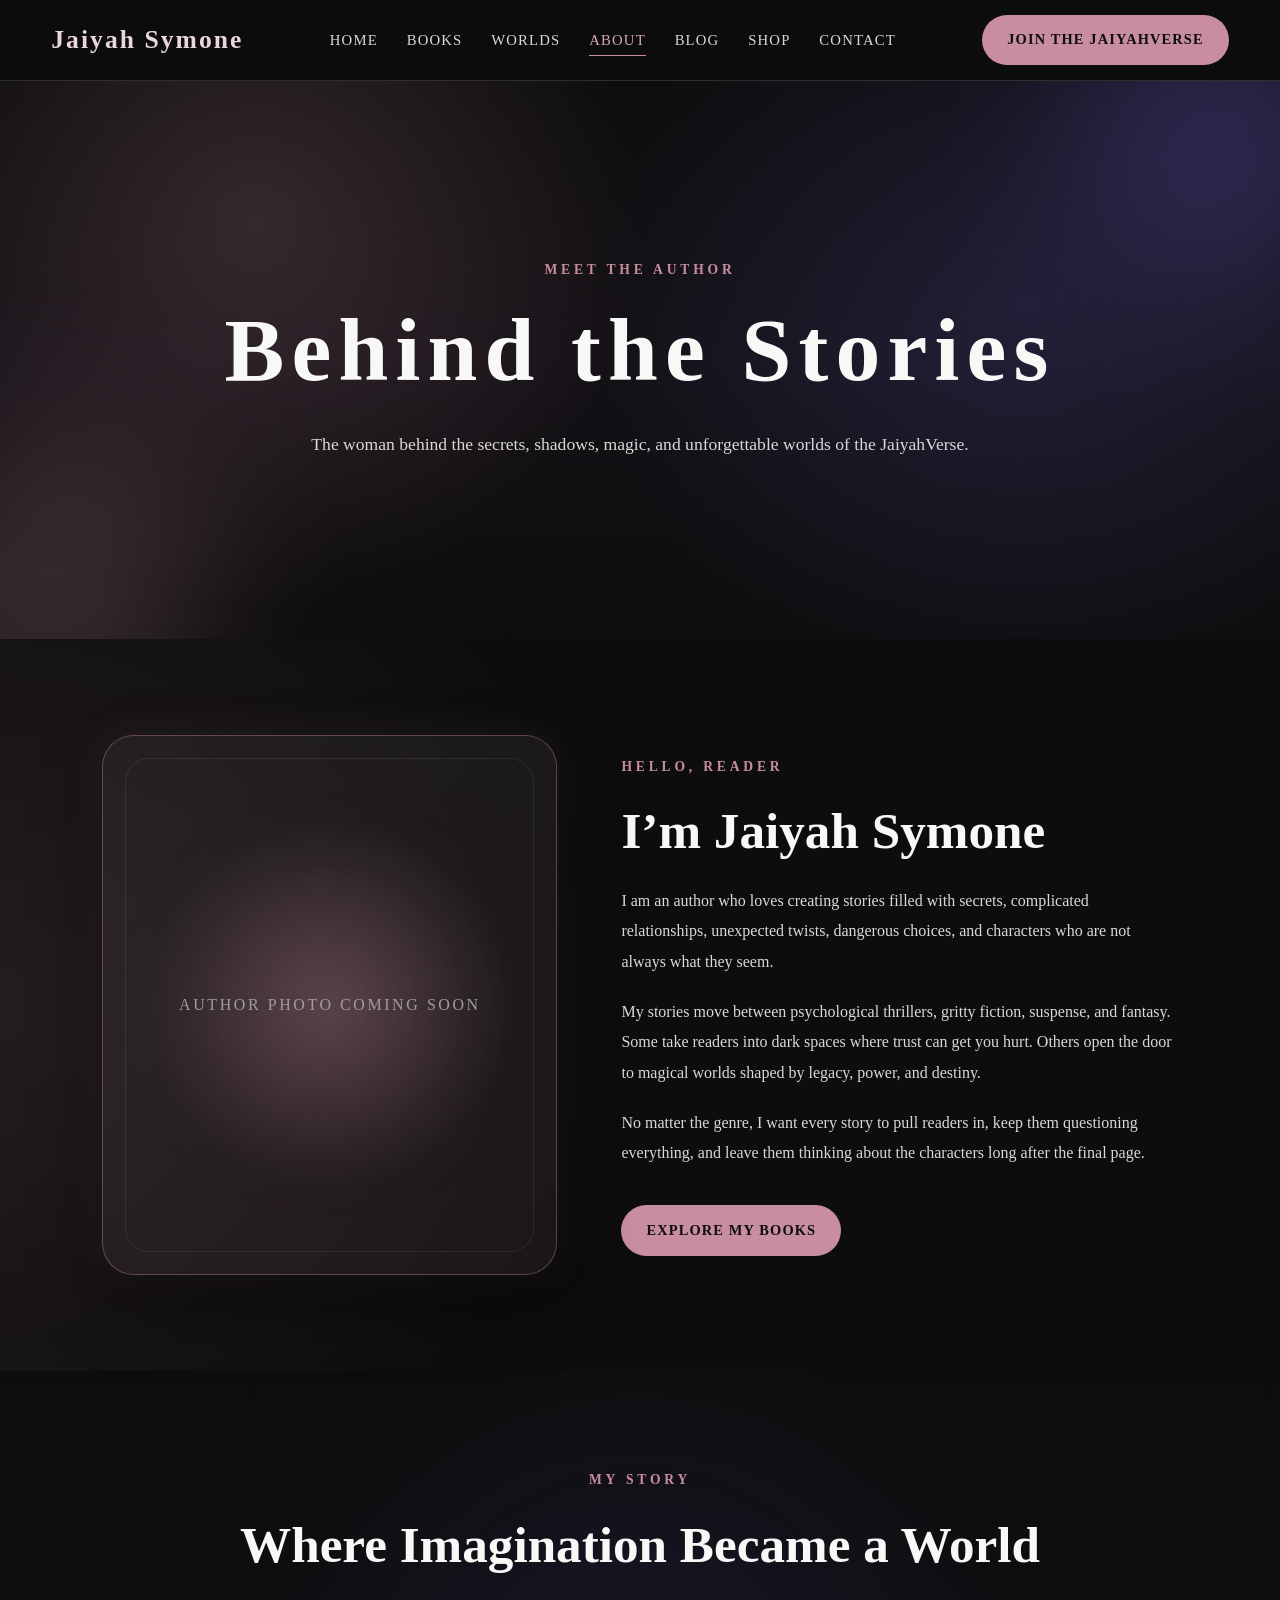
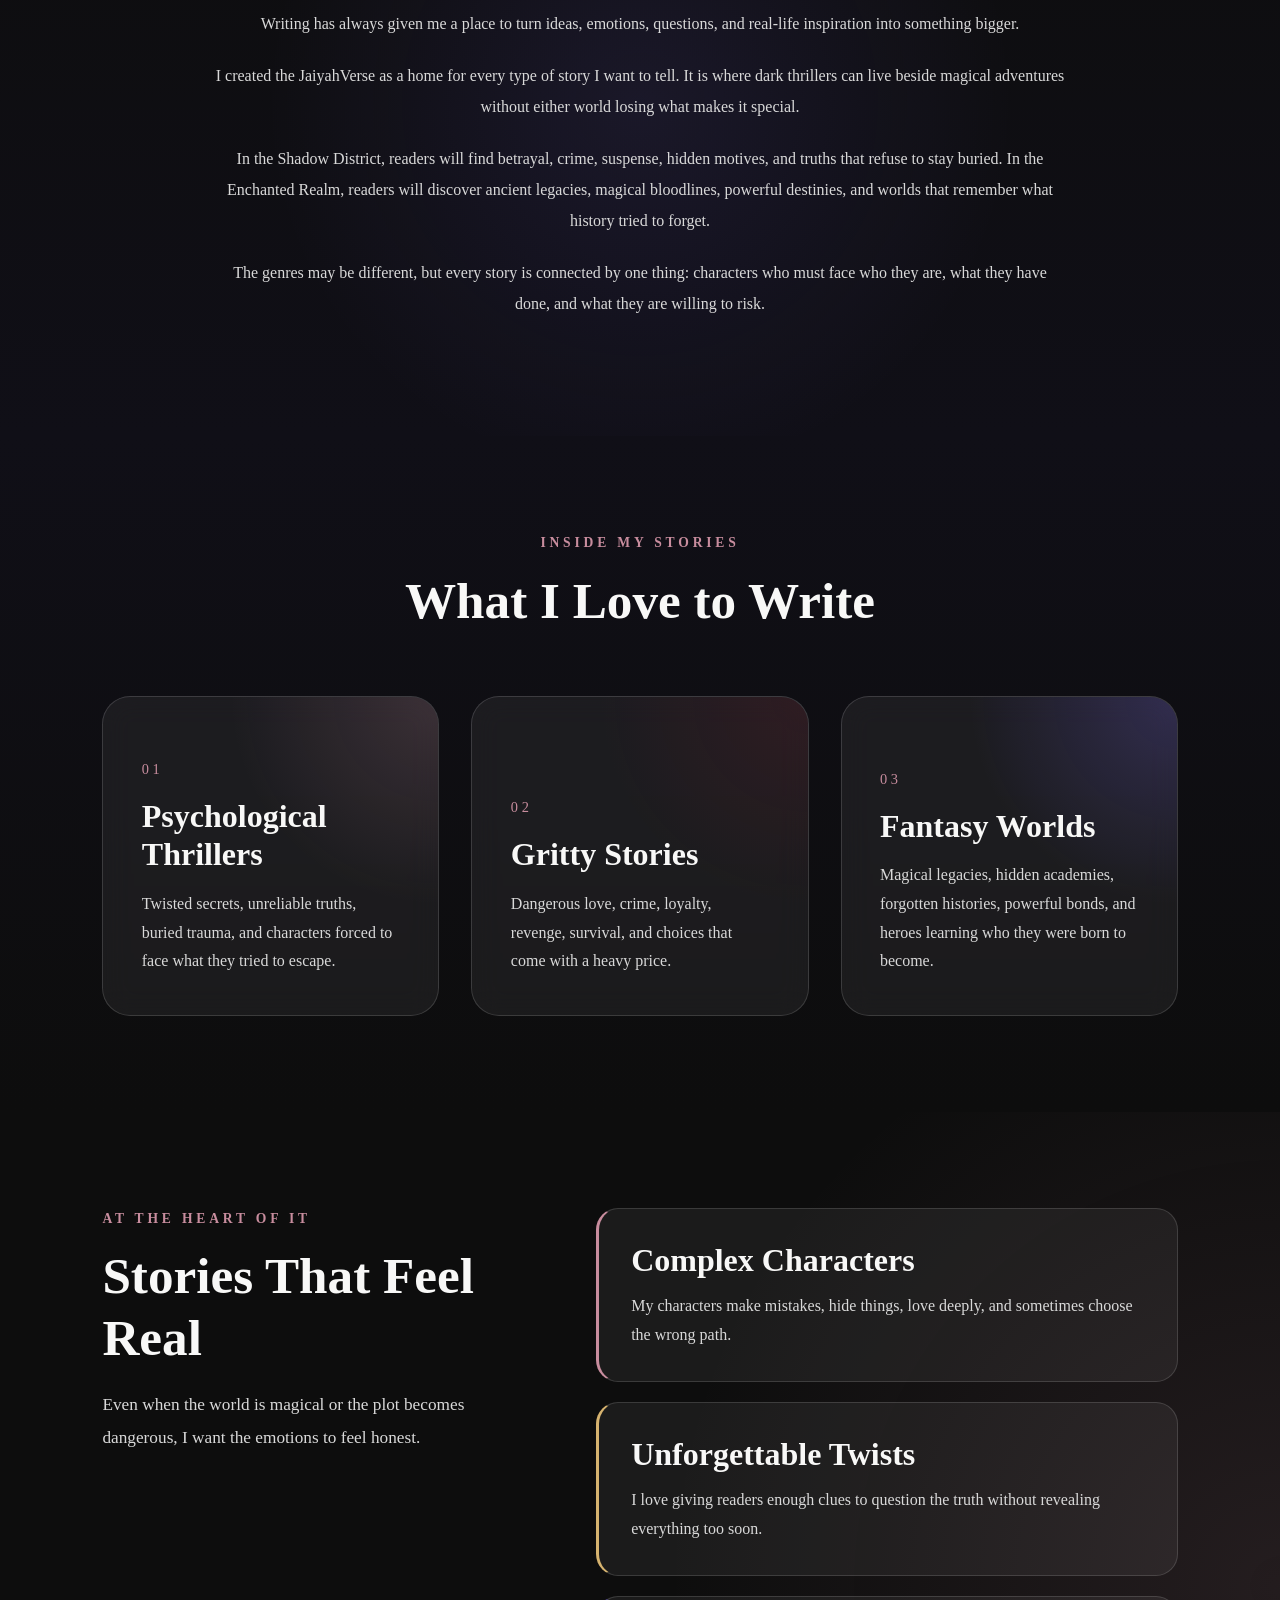
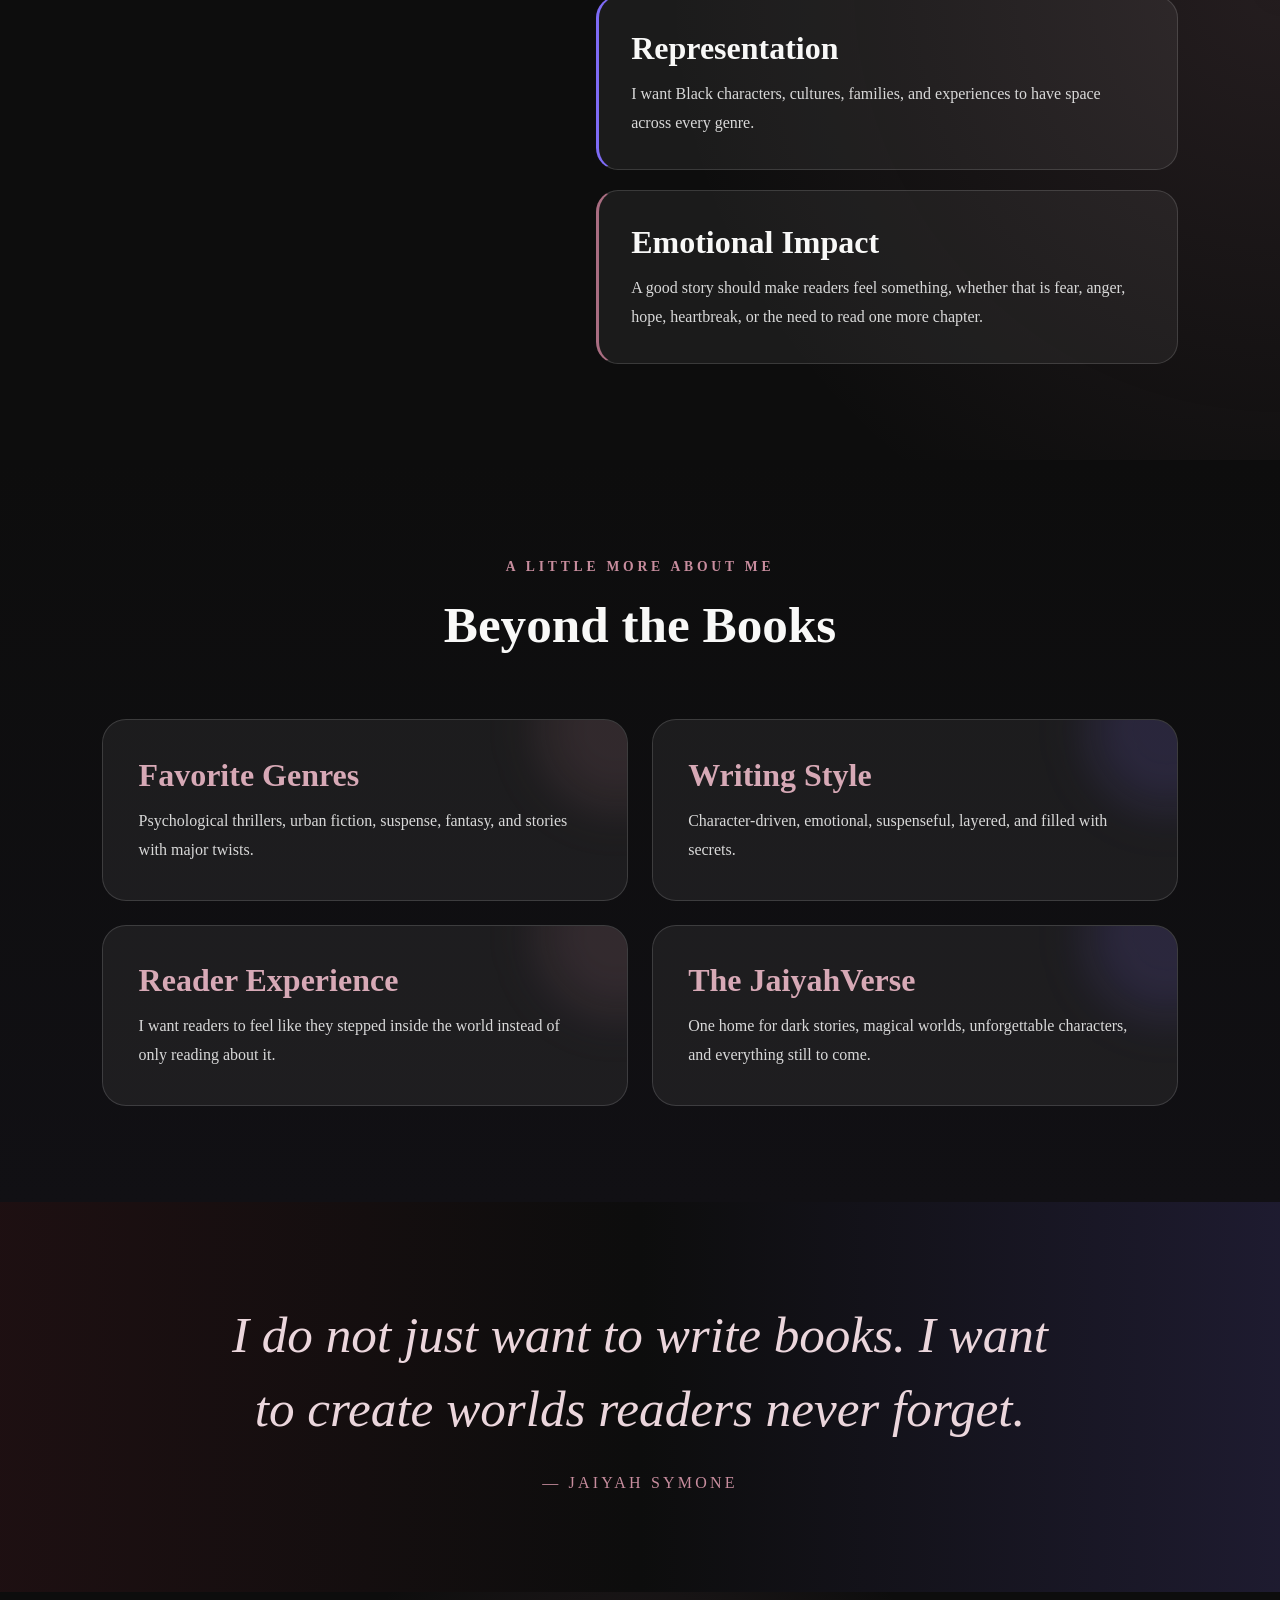
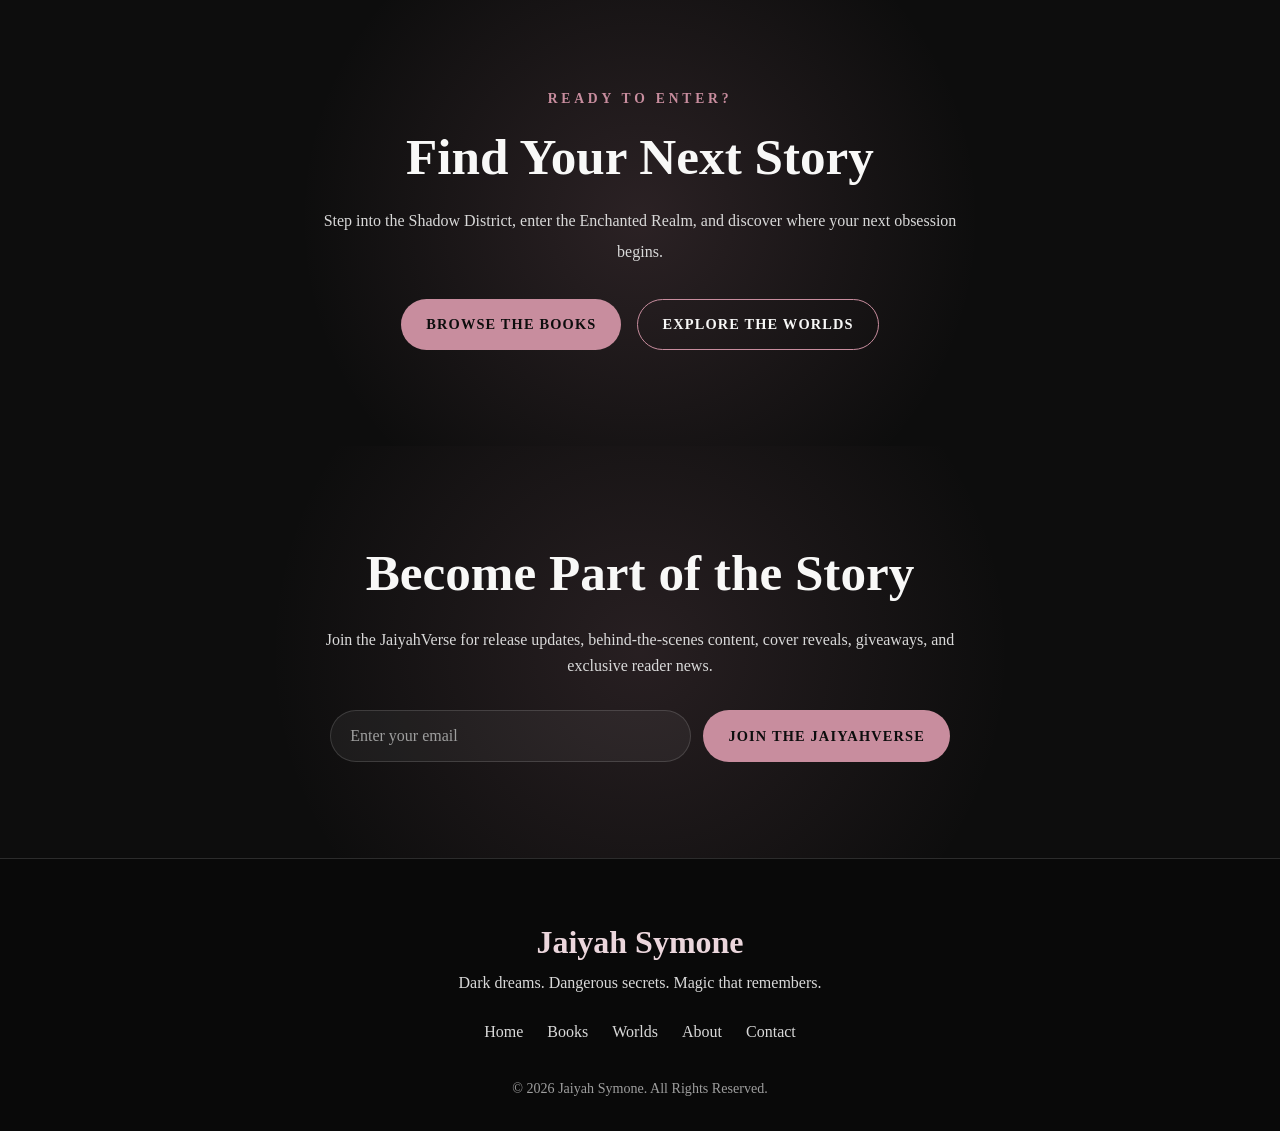
==== about.html @ d25b98b7 "HTML and CSS content" ====
<!DOCTYPE html>
<html lang="en">

<head>

    <meta charset="UTF-8">

    <meta name="viewport"
          content="width=device-width, initial-scale=1.0">

    <meta
        name="description"
        content="Learn more about author Jaiyah Symone, the stories she writes, and the worlds behind the JaiyahVerse."
    >

    <title>About | Jaiyah Symone</title>

    <link rel="stylesheet" href="css/style.css">

    <link rel="stylesheet" href="css/about.css">

</head>

<body>

    <!-- ========================= -->
    <!-- Navigation -->
    <!-- ========================= -->

    <header>

        <nav>

            <div class="logo">

                <a href="index.html">
                    Jaiyah Symone
                </a>

            </div>

            <ul>

                <li>
                    <a href="index.html">
                        Home
                    </a>
                </li>

                <li>
                    <a href="books.html">
                        Books
                    </a>
                </li>

                <li>
                    <a href="worlds.html">
                        Worlds
                    </a>
                </li>

                <li>
                    <a href="about.html" class="active">
                        About
                    </a>
                </li>

                <li>
                    <a href="blog.html">
                        Blog
                    </a>
                </li>

                <li>
                    <a href="shop.html">
                        Shop
                    </a>
                </li>

                <li>
                    <a href="contact.html">
                        Contact
                    </a>
                </li>

            </ul>

            <a href="contact.html" class="btn">
                Join the Jaiyahverse
            </a>

        </nav>

    </header>


    <main>

        <!-- ========================= -->
        <!-- About Hero -->
        <!-- ========================= -->

        <section id="about-hero">

            <div class="about-hero-content">

                <p class="section-label">
                    Meet the Author
                </p>

                <h1>
                    Behind the Stories
                </h1>

                <p class="about-hero-description">
                    The woman behind the secrets, shadows,
                    magic, and unforgettable worlds of the JaiyahVerse.
                </p>

            </div>

        </section>


        <!-- ========================= -->
        <!-- Author Introduction -->
        <!-- ========================= -->

        <section id="author-introduction">

            <div class="about-layout">

                <div class="author-photo-placeholder">

                    <span>
                        Author Photo Coming Soon
                    </span>

                </div>

                <div class="author-intro-content">

                    <p class="section-label">
                        Hello, Reader
                    </p>

                    <h2>
                        I’m Jaiyah Symone
                    </h2>

                    <p>
                        I am an author who loves creating stories filled
                        with secrets, complicated relationships,
                        unexpected twists, dangerous choices, and characters
                        who are not always what they seem.
                    </p>

                    <p>
                        My stories move between psychological thrillers,
                        gritty fiction, suspense, and fantasy. Some take
                        readers into dark spaces where trust can get you hurt.
                        Others open the door to magical worlds shaped by
                        legacy, power, and destiny.
                    </p>

                    <p>
                        No matter the genre, I want every story to pull readers
                        in, keep them questioning everything, and leave them
                        thinking about the characters long after the final page.
                    </p>

                    <a href="books.html" class="primary-btn">
                        Explore My Books
                    </a>

                </div>

            </div>

        </section>


        <!-- ========================= -->
        <!-- My Story -->
        <!-- ========================= -->

        <section id="my-story">

            <div class="story-content">

                <p class="section-label">
                    My Story
                </p>

                <h2>
                    Where Imagination Became a World
                </h2>

                <p>
                    Writing has always given me a place to turn ideas,
                    emotions, questions, and real-life inspiration
                    into something bigger.
                </p>

                <p>
                    I created the JaiyahVerse as a home for every type
                    of story I want to tell. It is where dark thrillers
                    can live beside magical adventures without either
                    world losing what makes it special.
                </p>

                <p>
                    In the Shadow District, readers will find betrayal,
                    crime, suspense, hidden motives, and truths that refuse
                    to stay buried. In the Enchanted Realm, readers will
                    discover ancient legacies, magical bloodlines,
                    powerful destinies, and worlds that remember what
                    history tried to forget.
                </p>

                <p>
                    The genres may be different, but every story is connected
                    by one thing: characters who must face who they are,
                    what they have done, and what they are willing to risk.
                </p>

            </div>

        </section>


        <!-- ========================= -->
        <!-- What I Write -->
        <!-- ========================= -->

        <section id="what-i-write">

            <div class="section-heading">

                <p class="section-label">
                    Inside My Stories
                </p>

                <h2>
                    What I Love to Write
                </h2>

            </div>

            <div class="writing-grid">

                <article class="writing-card">

                    <p class="card-number">
                        01
                    </p>

                    <h3>
                        Psychological Thrillers
                    </h3>

                    <p>
                        Twisted secrets, unreliable truths,
                        buried trauma, and characters forced
                        to face what they tried to escape.
                    </p>

                </article>

                <article class="writing-card">

                    <p class="card-number">
                        02
                    </p>

                    <h3>
                        Gritty Stories
                    </h3>

                    <p>
                        Dangerous love, crime, loyalty,
                        revenge, survival, and choices
                        that come with a heavy price.
                    </p>

                </article>

                <article class="writing-card">

                    <p class="card-number">
                        03
                    </p>

                    <h3>
                        Fantasy Worlds
                    </h3>

                    <p>
                        Magical legacies, hidden academies,
                        forgotten histories, powerful bonds,
                        and heroes learning who they were born to become.
                    </p>

                </article>

            </div>

        </section>


        <!-- ========================= -->
        <!-- Author Values -->
        <!-- ========================= -->

        <section id="author-values">

            <div class="values-layout">

                <div class="values-introduction">

                    <p class="section-label">
                        At the Heart of It
                    </p>

                    <h2>
                        Stories That Feel Real
                    </h2>

                    <p>
                        Even when the world is magical or the plot becomes
                        dangerous, I want the emotions to feel honest.
                    </p>

                </div>

                <div class="values-list">

                    <article class="value-item">

                        <h3>
                            Complex Characters
                        </h3>

                        <p>
                            My characters make mistakes, hide things,
                            love deeply, and sometimes choose the wrong path.
                        </p>

                    </article>

                    <article class="value-item">

                        <h3>
                            Unforgettable Twists
                        </h3>

                        <p>
                            I love giving readers enough clues to question
                            the truth without revealing everything too soon.
                        </p>

                    </article>

                    <article class="value-item">

                        <h3>
                            Representation
                        </h3>

                        <p>
                            I want Black characters, cultures, families,
                            and experiences to have space across every genre.
                        </p>

                    </article>

                    <article class="value-item">

                        <h3>
                            Emotional Impact
                        </h3>

                        <p>
                            A good story should make readers feel something,
                            whether that is fear, anger, hope, heartbreak,
                            or the need to read one more chapter.
                        </p>

                    </article>

                </div>

            </div>

        </section>


        <!-- ========================= -->
        <!-- Quick Facts -->
        <!-- ========================= -->

        <section id="quick-facts">

            <div class="section-heading">

                <p class="section-label">
                    A Little More About Me
                </p>

                <h2>
                    Beyond the Books
                </h2>

            </div>

            <div class="facts-grid">

                <article class="fact-card">

                    <h3>
                        Favorite Genres
                    </h3>

                    <p>
                        Psychological thrillers, urban fiction,
                        suspense, fantasy, and stories with major twists.
                    </p>

                </article>

                <article class="fact-card">

                    <h3>
                        Writing Style
                    </h3>

                    <p>
                        Character-driven, emotional, suspenseful,
                        layered, and filled with secrets.
                    </p>

                </article>

                <article class="fact-card">

                    <h3>
                        Reader Experience
                    </h3>

                    <p>
                        I want readers to feel like they stepped
                        inside the world instead of only reading about it.
                    </p>

                </article>

                <article class="fact-card">

                    <h3>
                        The JaiyahVerse
                    </h3>

                    <p>
                        One home for dark stories, magical worlds,
                        unforgettable characters, and everything still to come.
                    </p>

                </article>

            </div>

        </section>


        <!-- ========================= -->
        <!-- Author Quote -->
        <!-- ========================= -->

        <section id="author-quote">

            <blockquote>
                I do not just want to write books.
                I want to create worlds readers never forget.
            </blockquote>

            <p>
                — Jaiyah Symone
            </p>

        </section>


        <!-- ========================= -->
        <!-- Call to Action -->
        <!-- ========================= -->

        <section id="about-call-to-action">

            <div class="about-cta-content">

                <p class="section-label">
                    Ready to Enter?
                </p>

                <h2>
                    Find Your Next Story
                </h2>

                <p>
                    Step into the Shadow District,
                    enter the Enchanted Realm,
                    and discover where your next obsession begins.
                </p>

                <div class="about-cta-buttons">

                    <a href="books.html" class="primary-btn">
                        Browse the Books
                    </a>

                    <a href="worlds.html" class="secondary-btn">
                        Explore the Worlds
                    </a>

                </div>

            </div>

        </section>


        <!-- ========================= -->
        <!-- Newsletter -->
        <!-- ========================= -->

        <section id="newsletter">

            <h2>
                Become Part of the Story
            </h2>

            <p>
                Join the JaiyahVerse for release updates,
                behind-the-scenes content, cover reveals,
                giveaways, and exclusive reader news.
            </p>

            <form>

                <input
                    type="email"
                    name="email"
                    placeholder="Enter your email"
                    aria-label="Email address"
                    required
                >

                <button type="submit">
                    Join the Jaiyahverse
                </button>

            </form>

        </section>

    </main>


    <!-- ========================= -->
    <!-- Footer -->
    <!-- ========================= -->

    <footer>

        <h3>
            Jaiyah Symone
        </h3>

        <p>
            Dark dreams. Dangerous secrets. Magic that remembers.
        </p>

        <nav>

            <a href="index.html">
                Home
            </a>

            <a href="books.html">
                Books
            </a>

            <a href="worlds.html">
                Worlds
            </a>

            <a href="about.html">
                About
            </a>

            <a href="contact.html">
                Contact
            </a>

        </nav>

        <p>
            © 2026 Jaiyah Symone. All Rights Reserved.
        </p>

    </footer>

    <script src="js/main.js"></script>

</body>

</html>
---- css/style.css ----
/* =========================================
   JAIYAH SYMONE AUTHOR WEBSITE
   GLOBAL STYLES
========================================= */


/* =========================================
   COLOR VARIABLES
========================================= */

:root {
    --black: #0d0d0d;
    --charcoal: #1c1c1e;
    --graphite: #2b2b31;

    --white: #f8f8f7;
    --light-gray: #d9d9d9;
    --muted-gray: #9e9e9e;

    --rose: #c88d9e;
    --light-rose: #d7a9b6;
    --blush: #ebd6dc;
    --deep-rose: #a96d81;
    --rose-shadow: #7f5666;

    --gold: #d6b36f;
    --silver: #c7c9cc;

    --purple: #7e6bf5;
    --deep-purple: #5d4ae2;

    --burgundy: #7b1e2b;
    --wine: #5a1b2a;

    --glass-background: rgba(255, 255, 255, 0.06);
    --glass-border: rgba(255, 255, 255, 0.14);
}


/* =========================================
   BASIC RESET
========================================= */

* {
    margin: 0;
    padding: 0;
    box-sizing: border-box;
}

html {
    scroll-behavior: smooth;
}

body {
    min-height: 100vh;
    background-color: var(--black);
    color: var(--white);
    font-family: Georgia, "Times New Roman", serif;
    line-height: 1.6;
    overflow-x: hidden;
}

img {
    display: block;
    max-width: 100%;
}

a {
    color: inherit;
    text-decoration: none;
}

ul {
    list-style: none;
}

button,
input,
textarea,
select {
    font: inherit;
}

button,
a {
    transition:
        color 0.3s ease,
        background-color 0.3s ease,
        border-color 0.3s ease,
        transform 0.3s ease,
        opacity 0.3s ease;
}


/* =========================================
   HEADINGS AND TEXT
========================================= */

h1,
h2,
h3,
h4 {
    line-height: 1.2;
}

h1 {
    font-size: clamp(2.8rem, 7vw, 6rem);
    letter-spacing: 0.08em;
}

h2 {
    font-size: clamp(2rem, 4vw, 3.5rem);
    margin-bottom: 1.5rem;
}

h3 {
    font-size: clamp(1.4rem, 3vw, 2rem);
}

p {
    color: var(--light-gray);
}

section {
    padding: 6rem 8%;
}


/* =========================================
   HEADER AND NAVIGATION
========================================= */

header {
    position: sticky;
    top: 0;
    z-index: 1000;
    width: 100%;
    background: rgba(13, 13, 13, 0.9);
    border-bottom: 1px solid var(--glass-border);
    backdrop-filter: blur(18px);
    -webkit-backdrop-filter: blur(18px);
}

header nav {
    width: min(1200px, 92%);
    min-height: 80px;
    margin: 0 auto;

    display: flex;
    align-items: center;
    justify-content: space-between;
    gap: 2rem;
}

.logo a {
    color: var(--blush);
    font-size: 1.6rem;
    font-weight: bold;
    letter-spacing: 0.08em;
}

header nav ul {
    display: flex;
    align-items: center;
    gap: 1.8rem;
}

header nav ul a {
    position: relative;
    color: var(--light-gray);
    font-size: 0.92rem;
    letter-spacing: 0.08em;
    text-transform: uppercase;
}

header nav ul a:hover,
header nav ul a.active {
    color: var(--light-rose);
}

header nav ul a::after {
    content: "";
    position: absolute;
    left: 0;
    bottom: -8px;

    width: 0;
    height: 1px;

    background-color: var(--rose);
    transition: width 0.3s ease;
}

header nav ul a:hover::after,
header nav ul a.active::after {
    width: 100%;
}


/* =========================================
   BUTTONS
========================================= */

.btn,
.primary-btn,
.secondary-btn,
.world-card a,
#newsletter button {
    display: inline-flex;
    align-items: center;
    justify-content: center;

    min-height: 48px;
    padding: 0.8rem 1.5rem;

    border: 1px solid transparent;
    border-radius: 999px;

    font-size: 0.9rem;
    font-weight: bold;
    letter-spacing: 0.08em;
    text-transform: uppercase;

    cursor: pointer;
}

.btn,
.primary-btn,
#newsletter button {
    background-color: var(--rose);
    color: var(--black);
}

.btn:hover,
.primary-btn:hover,
#newsletter button:hover {
    background-color: var(--light-rose);
    transform: translateY(-2px);
}

.secondary-btn,
.world-card a {
    background-color: transparent;
    color: var(--white);
    border-color: var(--rose);
}

.secondary-btn:hover,
.world-card a:hover {
    background-color: var(--rose);
    color: var(--black);
    transform: translateY(-2px);
}


/* =========================================
   GLASS CARD STYLE
========================================= */

.world-card,
.book-card,
.explore-grid a {
    background: var(--glass-background);
    border: 1px solid var(--glass-border);
    border-radius: 24px;

    backdrop-filter: blur(14px);
    -webkit-backdrop-filter: blur(14px);
}


/* =========================================
   WORLD CARDS
========================================= */

.world-container {
    display: grid;
    grid-template-columns: repeat(2, minmax(0, 1fr));
    gap: 2rem;
}

.world-card {
    min-height: 300px;
    padding: 2.5rem;

    display: flex;
    flex-direction: column;
    align-items: flex-start;
    justify-content: flex-end;

    position: relative;
    overflow: hidden;
}

.world-card::before {
    content: "";
    position: absolute;
    inset: 0;

    background:
        radial-gradient(
            circle at top right,
            rgba(200, 141, 158, 0.2),
            transparent 45%
        );

    pointer-events: none;
}

.world-card:nth-child(2)::before {
    background:
        radial-gradient(
            circle at top right,
            rgba(126, 107, 245, 0.22),
            transparent 45%
        );
}

.world-card h3,
.world-card p,
.world-card a {
    position: relative;
    z-index: 1;
}

.world-card h3 {
    margin-bottom: 0.8rem;
}

.world-card p {
    max-width: 390px;
    margin-bottom: 1.5rem;
}


/* =========================================
   BOOK CARDS
========================================= */

.book-grid {
    display: grid;
    grid-template-columns: repeat(4, minmax(0, 1fr));
    gap: 1.5rem;
    margin-bottom: 2rem;
}

.book-card {
    min-height: 260px;
    padding: 1.5rem;

    display: flex;
    flex-direction: column;
    justify-content: flex-end;

    position: relative;
    overflow: hidden;
}

.book-card::before {
    content: "";
    position: absolute;
    inset: 0;

    background:
        linear-gradient(
            160deg,
            rgba(200, 141, 158, 0.12),
            rgba(93, 74, 226, 0.12),
            transparent
        );
}

.book-card h3,
.book-card p {
    position: relative;
    z-index: 1;
}

.book-card:hover {
    border-color: rgba(200, 141, 158, 0.55);
    transform: translateY(-6px);
}

.book-card p {
    margin-top: 0.5rem;
    color: var(--light-rose);
}


/* =========================================
   EXPLORE SECTION
========================================= */

.explore-grid {
    display: grid;
    grid-template-columns: repeat(3, minmax(0, 1fr));
    gap: 1.5rem;
}

.explore-grid a {
    min-height: 150px;
    padding: 2rem;

    display: flex;
    align-items: flex-end;

    color: var(--white);
    font-size: 1.25rem;
}

.explore-grid a:hover {
    color: var(--blush);
    border-color: rgba(200, 141, 158, 0.55);
    transform: translateY(-5px);
}


/* =========================================
   NEWSLETTER
========================================= */

#newsletter {
    text-align: center;
    background:
        radial-gradient(
            circle at center,
            rgba(200, 141, 158, 0.14),
            transparent 55%
        );
}

#newsletter p {
    width: min(650px, 100%);
    margin: 0 auto 2rem;
}

#newsletter form {
    width: min(620px, 100%);
    margin: 0 auto;

    display: flex;
    gap: 0.8rem;
}

#newsletter input {
    flex: 1;
    min-height: 52px;
    padding: 0 1.2rem;

    color: var(--white);
    background-color: rgba(255, 255, 255, 0.05);

    border: 1px solid var(--glass-border);
    border-radius: 999px;
    outline: none;
}

#newsletter input::placeholder {
    color: var(--muted-gray);
}

#newsletter input:focus {
    border-color: var(--rose);
}


/* =========================================
   FOOTER
========================================= */

footer {
    padding: 4rem 8% 2rem;

    text-align: center;
    background-color: #090909;
    border-top: 1px solid var(--glass-border);
}

footer h3 {
    color: var(--blush);
    margin-bottom: 0.5rem;
}

footer > p:first-of-type {
    margin-bottom: 1.5rem;
}

footer nav {
    display: flex;
    justify-content: center;
    flex-wrap: wrap;
    gap: 1.5rem;

    margin-bottom: 2rem;
}

footer nav a {
    color: var(--light-gray);
}

footer nav a:hover {
    color: var(--rose);
}

footer > p:last-child {
    color: var(--muted-gray);
    font-size: 0.88rem;
}


/* =========================================
   ACCESSIBILITY
========================================= */

a:focus-visible,
button:focus-visible,
input:focus-visible {
    outline: 2px solid var(--light-rose);
    outline-offset: 4px;
}


/* =========================================
   TABLET RESPONSIVE
========================================= */

@media screen and (max-width: 1000px) {
    header nav {
        flex-wrap: wrap;
        justify-content: center;
        padding: 1rem 0;
    }

    header nav ul {
        order: 3;
        width: 100%;
        justify-content: center;
        flex-wrap: wrap;
    }

    .book-grid {
        grid-template-columns: repeat(2, minmax(0, 1fr));
    }

    .explore-grid {
        grid-template-columns: repeat(2, minmax(0, 1fr));
    }
}


/* =========================================
   MOBILE RESPONSIVE
========================================= */

@media screen and (max-width: 700px) {
    section {
        padding: 4rem 6%;
    }

    header nav {
        min-height: auto;
    }

    header nav ul {
        gap: 1rem;
    }

    header nav ul a {
        font-size: 0.78rem;
    }

    header nav > .btn {
        display: none;
    }

    .world-container,
    .book-grid,
    .explore-grid {
        grid-template-columns: 1fr;
    }

    .world-card {
        min-height: 260px;
    }

    #newsletter form {
        flex-direction: column;
    }

    #newsletter button {
        width: 100%;
    }
}
---- css/about.css ----
/* =========================================
   ABOUT PAGE
========================================= */


/* =========================================
   ABOUT HERO
========================================= */

#about-hero {
    min-height: 62vh;

    display: flex;
    align-items: center;
    justify-content: center;

    text-align: center;

    padding: 8rem 8%;

    position: relative;
    overflow: hidden;

    background:
        radial-gradient(
            circle at 20% 25%,
            rgba(200, 141, 158, 0.2),
            transparent 35%
        ),
        radial-gradient(
            circle at 80% 40%,
            rgba(126, 107, 245, 0.15),
            transparent 40%
        ),
        linear-gradient(
            180deg,
            #0d0d0d,
            #141116,
            #0d0d0d
        );
}

#about-hero::before,
#about-hero::after {
    content: "";
    position: absolute;

    width: 300px;
    height: 300px;

    border-radius: 50%;
    filter: blur(85px);
    opacity: 0.25;

    pointer-events: none;
}

#about-hero::before {
    left: -100px;
    bottom: -100px;
    background-color: var(--rose);
}

#about-hero::after {
    right: -100px;
    top: -100px;
    background-color: var(--purple);
}

.about-hero-content {
    width: min(850px, 100%);
    position: relative;
    z-index: 1;
}

.about-hero-content h1 {
    margin-bottom: 1.5rem;
}

.about-hero-description {
    max-width: 680px;
    margin: 0 auto;

    font-size: 1.1rem;
    line-height: 1.9;
}


/* =========================================
   SECTION LABELS
========================================= */

.section-label {
    color: var(--rose);

    font-size: 0.85rem;
    font-weight: bold;

    text-transform: uppercase;
    letter-spacing: 0.28em;

    margin-bottom: 1rem;
}

.section-heading {
    text-align: center;
    margin-bottom: 4rem;
}


/* =========================================
   AUTHOR INTRODUCTION
========================================= */

#author-introduction {
    background:
        radial-gradient(
            circle at left center,
            rgba(200, 141, 158, 0.12),
            transparent 45%
        ),
        #0d0d0d;
}

.about-layout {
    width: min(1200px, 100%);
    margin: 0 auto;

    display: grid;
    grid-template-columns: 0.9fr 1.1fr;
    align-items: center;
    gap: 4rem;
}

.author-photo-placeholder {
    min-height: 540px;

    display: flex;
    align-items: center;
    justify-content: center;

    padding: 2rem;

    color: var(--muted-gray);
    text-align: center;
    text-transform: uppercase;
    letter-spacing: 0.16em;

    background:
        radial-gradient(
            circle at center,
            rgba(200, 141, 158, 0.22),
            transparent 52%
        ),
        linear-gradient(
            145deg,
            rgba(255, 255, 255, 0.05),
            rgba(169, 109, 129, 0.1)
        );

    border: 1px solid rgba(200, 141, 158, 0.38);
    border-radius: 32px;

    box-shadow:
        0 30px 70px rgba(0, 0, 0, 0.45),
        0 0 45px rgba(200, 141, 158, 0.1);

    position: relative;
    overflow: hidden;
}

.author-photo-placeholder::before {
    content: "";
    position: absolute;
    inset: 22px;

    border: 1px solid rgba(255, 255, 255, 0.08);
    border-radius: 24px;

    pointer-events: none;
}

.author-photo-placeholder::after {
    content: "";
    position: absolute;

    width: 220px;
    height: 220px;

    border-radius: 50%;
    background-color: rgba(200, 141, 158, 0.14);
    filter: blur(55px);
}

.author-photo-placeholder span {
    position: relative;
    z-index: 1;
}

.author-intro-content h2 {
    margin-bottom: 1.5rem;
}

.author-intro-content p {
    margin-bottom: 1.25rem;
    line-height: 1.9;
}

.author-intro-content .primary-btn {
    margin-top: 1rem;
}


/* =========================================
   MY STORY
========================================= */

#my-story {
    text-align: center;

    background:
        radial-gradient(
            circle at center,
            rgba(126, 107, 245, 0.1),
            transparent 52%
        ),
        linear-gradient(
            180deg,
            #0d0d0d,
            #100f17
        );
}

.story-content {
    width: min(850px, 100%);
    margin: 0 auto;
}

.story-content h2 {
    margin-bottom: 2rem;
}

.story-content p {
    margin-bottom: 1.3rem;
    line-height: 1.95;
}


/* =========================================
   WHAT I WRITE
========================================= */

#what-i-write {
    background:
        linear-gradient(
            180deg,
            #100f17,
            #0d0d0d
        );
}

.writing-grid {
    width: min(1200px, 100%);
    margin: 0 auto;

    display: grid;
    grid-template-columns: repeat(3, minmax(0, 1fr));
    gap: 2rem;
}

.writing-card {
    min-height: 320px;
    padding: 2.4rem;

    display: flex;
    flex-direction: column;
    justify-content: flex-end;

    background: var(--glass-background);
    border: 1px solid var(--glass-border);
    border-radius: 28px;

    position: relative;
    overflow: hidden;

    backdrop-filter: blur(15px);
    -webkit-backdrop-filter: blur(15px);

    transition:
        transform 0.35s ease,
        border-color 0.35s ease,
        box-shadow 0.35s ease;
}

.writing-card::before {
    content: "";
    position: absolute;
    inset: 0;

    background:
        radial-gradient(
            circle at top right,
            rgba(200, 141, 158, 0.18),
            transparent 45%
        );

    pointer-events: none;
}

.writing-card:nth-child(2)::before {
    background:
        radial-gradient(
            circle at top right,
            rgba(123, 30, 43, 0.2),
            transparent 45%
        );
}

.writing-card:nth-child(3)::before {
    background:
        radial-gradient(
            circle at top right,
            rgba(126, 107, 245, 0.22),
            transparent 45%
        );
}

.writing-card:hover {
    transform: translateY(-8px);
    border-color: rgba(200, 141, 158, 0.55);
    box-shadow: 0 25px 55px rgba(0, 0, 0, 0.3);
}

.writing-card h3,
.writing-card p {
    position: relative;
    z-index: 1;
}

.card-number {
    color: var(--rose);
    font-size: 0.9rem;
    letter-spacing: 0.25em;
    margin-bottom: 1rem;
}

.writing-card h3 {
    margin-bottom: 1rem;
}

.writing-card p:last-child {
    line-height: 1.8;
}


/* =========================================
   AUTHOR VALUES
========================================= */

#author-values {
    background:
        radial-gradient(
            circle at right center,
            rgba(200, 141, 158, 0.12),
            transparent 45%
        ),
        #0d0d0d;
}

.values-layout {
    width: min(1200px, 100%);
    margin: 0 auto;

    display: grid;
    grid-template-columns: 0.85fr 1.15fr;
    gap: 4rem;
    align-items: start;
}

.values-introduction {
    position: sticky;
    top: 130px;
}

.values-introduction h2 {
    margin-bottom: 1.3rem;
}

.values-introduction p:last-child {
    font-size: 1.08rem;
    line-height: 1.9;
}

.values-list {
    display: grid;
    gap: 1.2rem;
}

.value-item {
    padding: 2rem;

    background: var(--glass-background);
    border: 1px solid var(--glass-border);
    border-left: 3px solid var(--rose);
    border-radius: 22px;

    transition:
        transform 0.3s ease,
        border-color 0.3s ease;
}

.value-item:nth-child(2) {
    border-left-color: var(--gold);
}

.value-item:nth-child(3) {
    border-left-color: var(--purple);
}

.value-item:nth-child(4) {
    border-left-color: var(--deep-rose);
}

.value-item:hover {
    transform: translateX(8px);
    border-color: rgba(200, 141, 158, 0.5);
}

.value-item h3 {
    margin-bottom: 0.8rem;
}

.value-item p {
    line-height: 1.8;
}


/* =========================================
   QUICK FACTS
========================================= */

#quick-facts {
    background:
        linear-gradient(
            180deg,
            #0d0d0d,
            #111014
        );
}

.facts-grid {
    width: min(1150px, 100%);
    margin: 0 auto;

    display: grid;
    grid-template-columns: repeat(2, minmax(0, 1fr));
    gap: 1.5rem;
}

.fact-card {
    padding: 2.2rem;

    background: var(--glass-background);
    border: 1px solid var(--glass-border);
    border-radius: 24px;

    position: relative;
    overflow: hidden;

    transition:
        transform 0.35s ease,
        border-color 0.35s ease;
}

.fact-card::before {
    content: "";
    position: absolute;

    width: 160px;
    height: 160px;

    top: -70px;
    right: -70px;

    border-radius: 50%;
    background-color: rgba(200, 141, 158, 0.12);
    filter: blur(25px);
}

.fact-card:nth-child(even)::before {
    background-color: rgba(126, 107, 245, 0.14);
}

.fact-card:hover {
    transform: translateY(-6px);
    border-color: rgba(200, 141, 158, 0.5);
}

.fact-card h3,
.fact-card p {
    position: relative;
    z-index: 1;
}

.fact-card h3 {
    color: var(--light-rose);
    margin-bottom: 0.8rem;
}

.fact-card p {
    line-height: 1.8;
}


/* =========================================
   AUTHOR QUOTE
========================================= */

#author-quote {
    min-height: 380px;

    display: flex;
    flex-direction: column;
    align-items: center;
    justify-content: center;

    text-align: center;

    background:
        linear-gradient(
            90deg,
            rgba(123, 30, 43, 0.15),
            rgba(13, 13, 13, 0.92),
            rgba(126, 107, 245, 0.15)
        );
}

#author-quote blockquote {
    width: min(850px, 100%);

    color: var(--blush);
    font-size: clamp(1.8rem, 4vw, 3.2rem);
    font-style: italic;
    line-height: 1.45;

    margin-bottom: 1.5rem;
}

#author-quote > p {
    color: var(--rose);
    text-transform: uppercase;
    letter-spacing: 0.2em;
}


/* =========================================
   ABOUT CALL TO ACTION
========================================= */

#about-call-to-action {
    text-align: center;

    background:
        radial-gradient(
            circle at center,
            rgba(200, 141, 158, 0.16),
            transparent 50%
        ),
        #0d0d0d;
}

.about-cta-content {
    width: min(760px, 100%);
    margin: 0 auto;
}

.about-cta-content h2 {
    margin-bottom: 1.2rem;
}

.about-cta-content > p:not(.section-label) {
    max-width: 650px;
    margin: 0 auto 2rem;
    line-height: 1.9;
}

.about-cta-buttons {
    display: flex;
    justify-content: center;
    flex-wrap: wrap;
    gap: 1rem;
}


/* =========================================
   TABLET
========================================= */

@media screen and (max-width: 950px) {
    .about-layout,
    .values-layout {
        grid-template-columns: 1fr;
        gap: 3rem;
    }

    .author-photo-placeholder {
        min-height: 450px;
    }

    .writing-grid {
        grid-template-columns: 1fr;
    }

    .writing-card {
        min-height: 260px;
    }

    .values-introduction {
        position: static;
        text-align: center;
    }
}


/* =========================================
   MOBILE
========================================= */

@media screen and (max-width: 700px) {
    #about-hero {
        min-height: 52vh;
        padding: 6rem 6%;
    }

    .about-hero-description {
        font-size: 1rem;
    }

    .author-photo-placeholder {
        min-height: 350px;
        border-radius: 24px;
    }

    .author-intro-content {
        text-align: center;
    }

    .story-content {
        text-align: left;
    }

    .writing-card {
        min-height: 240px;
        padding: 2rem;
    }

    .facts-grid {
        grid-template-columns: 1fr;
    }

    .value-item:hover {
        transform: translateY(-5px);
    }

    .about-cta-buttons {
        flex-direction: column;
    }

    .about-cta-buttons a {
        width: 100%;
    }
}
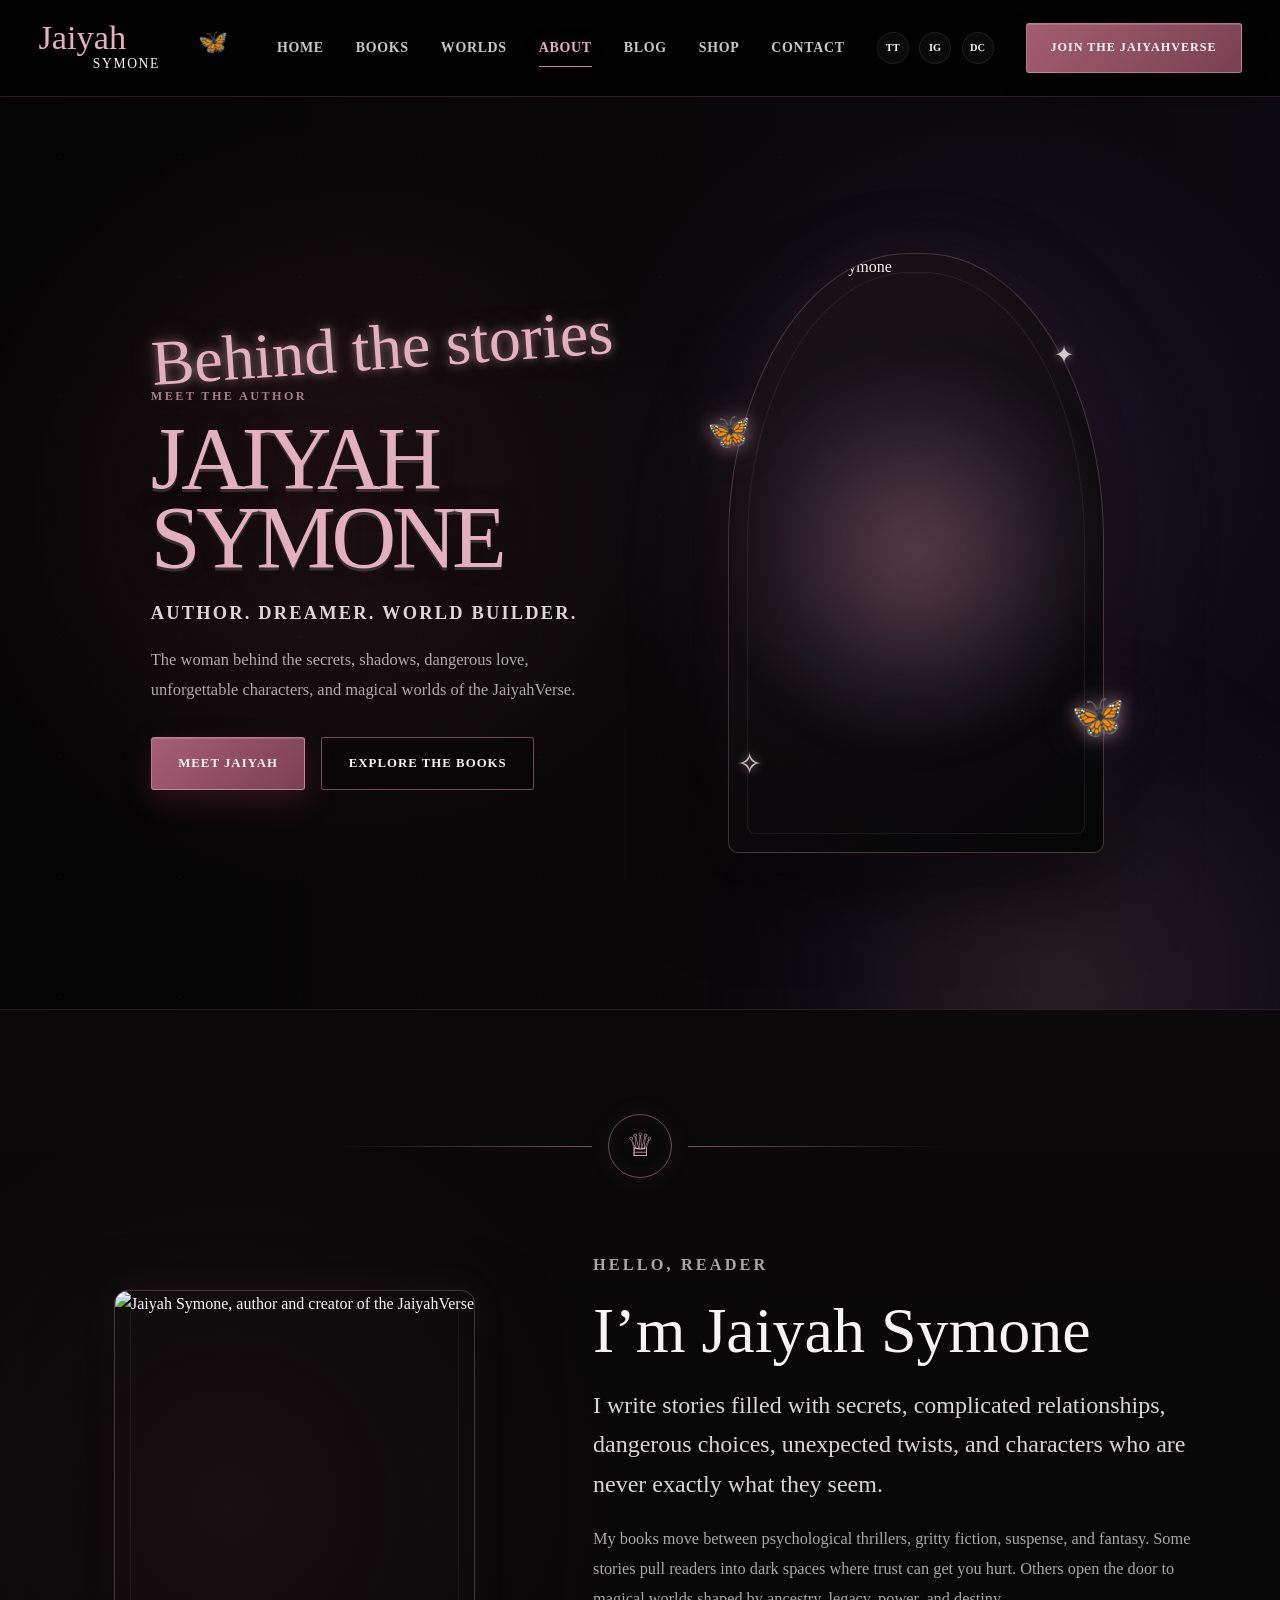
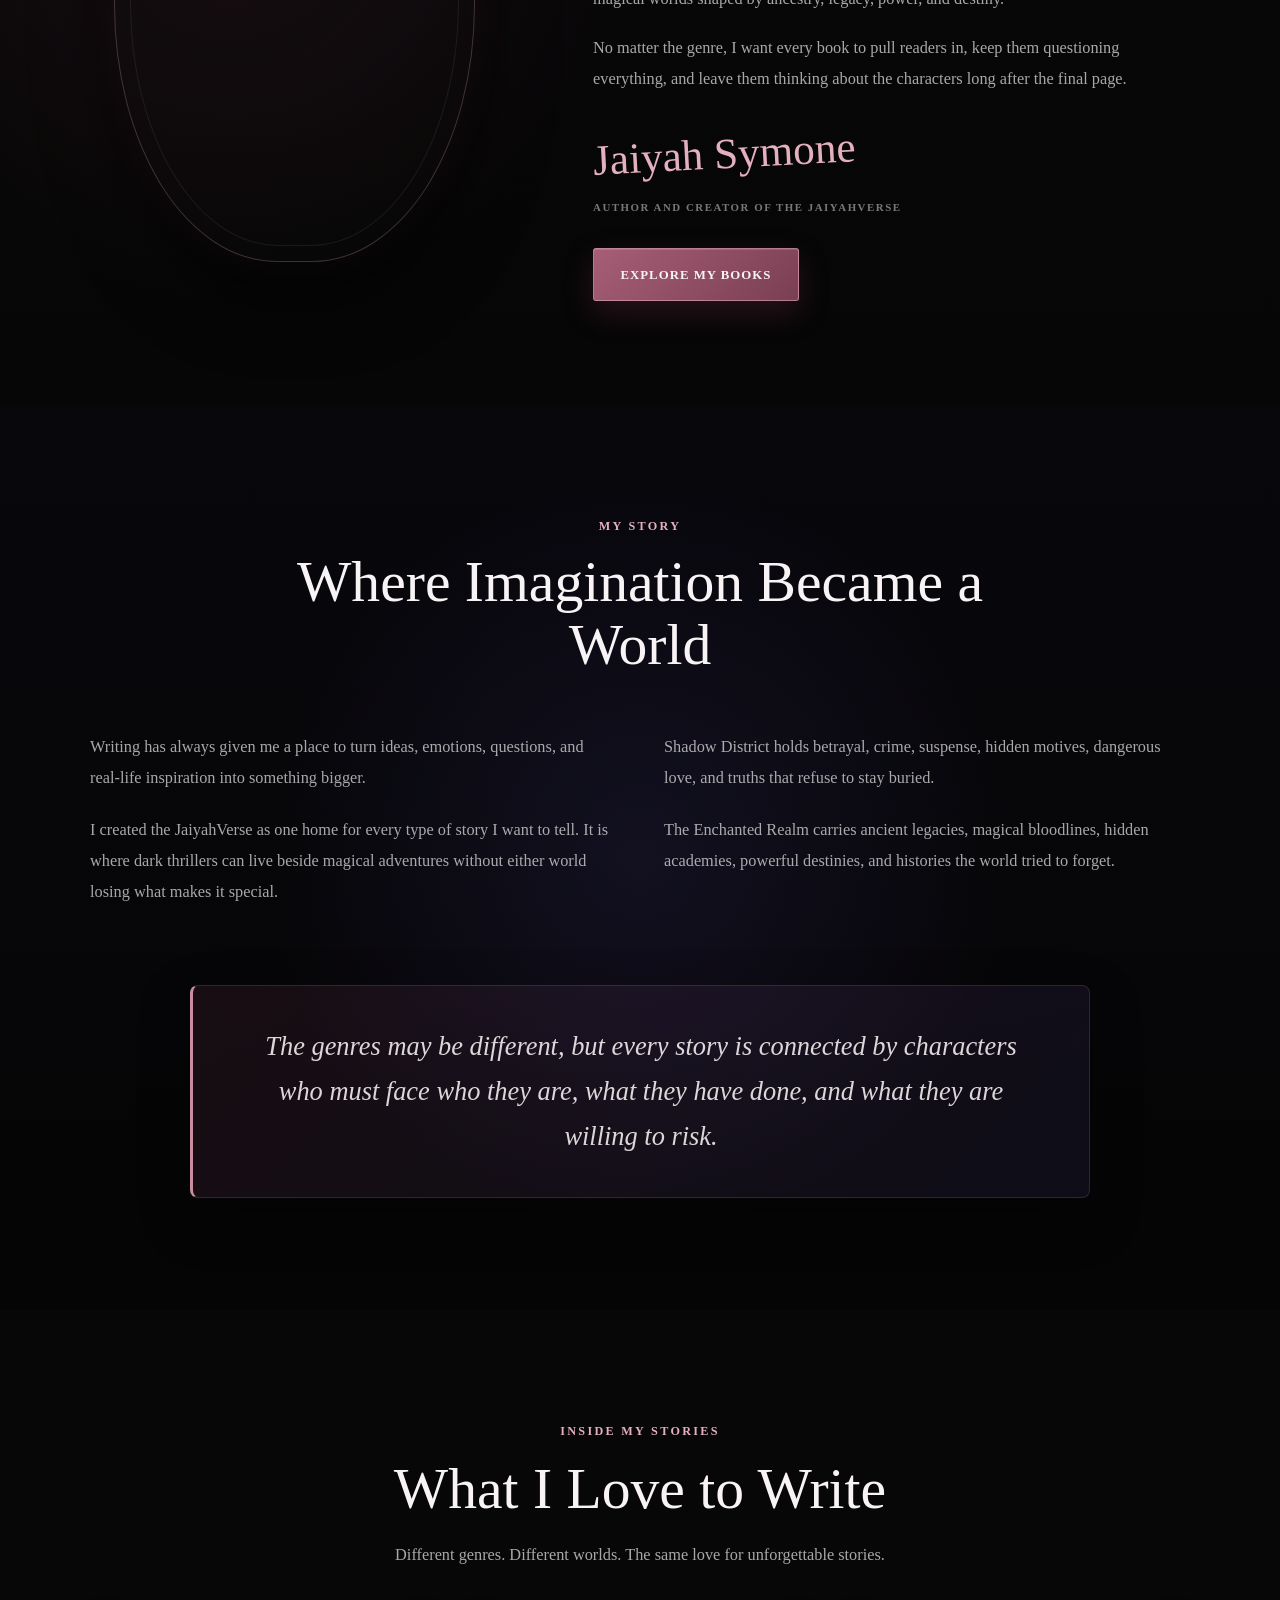
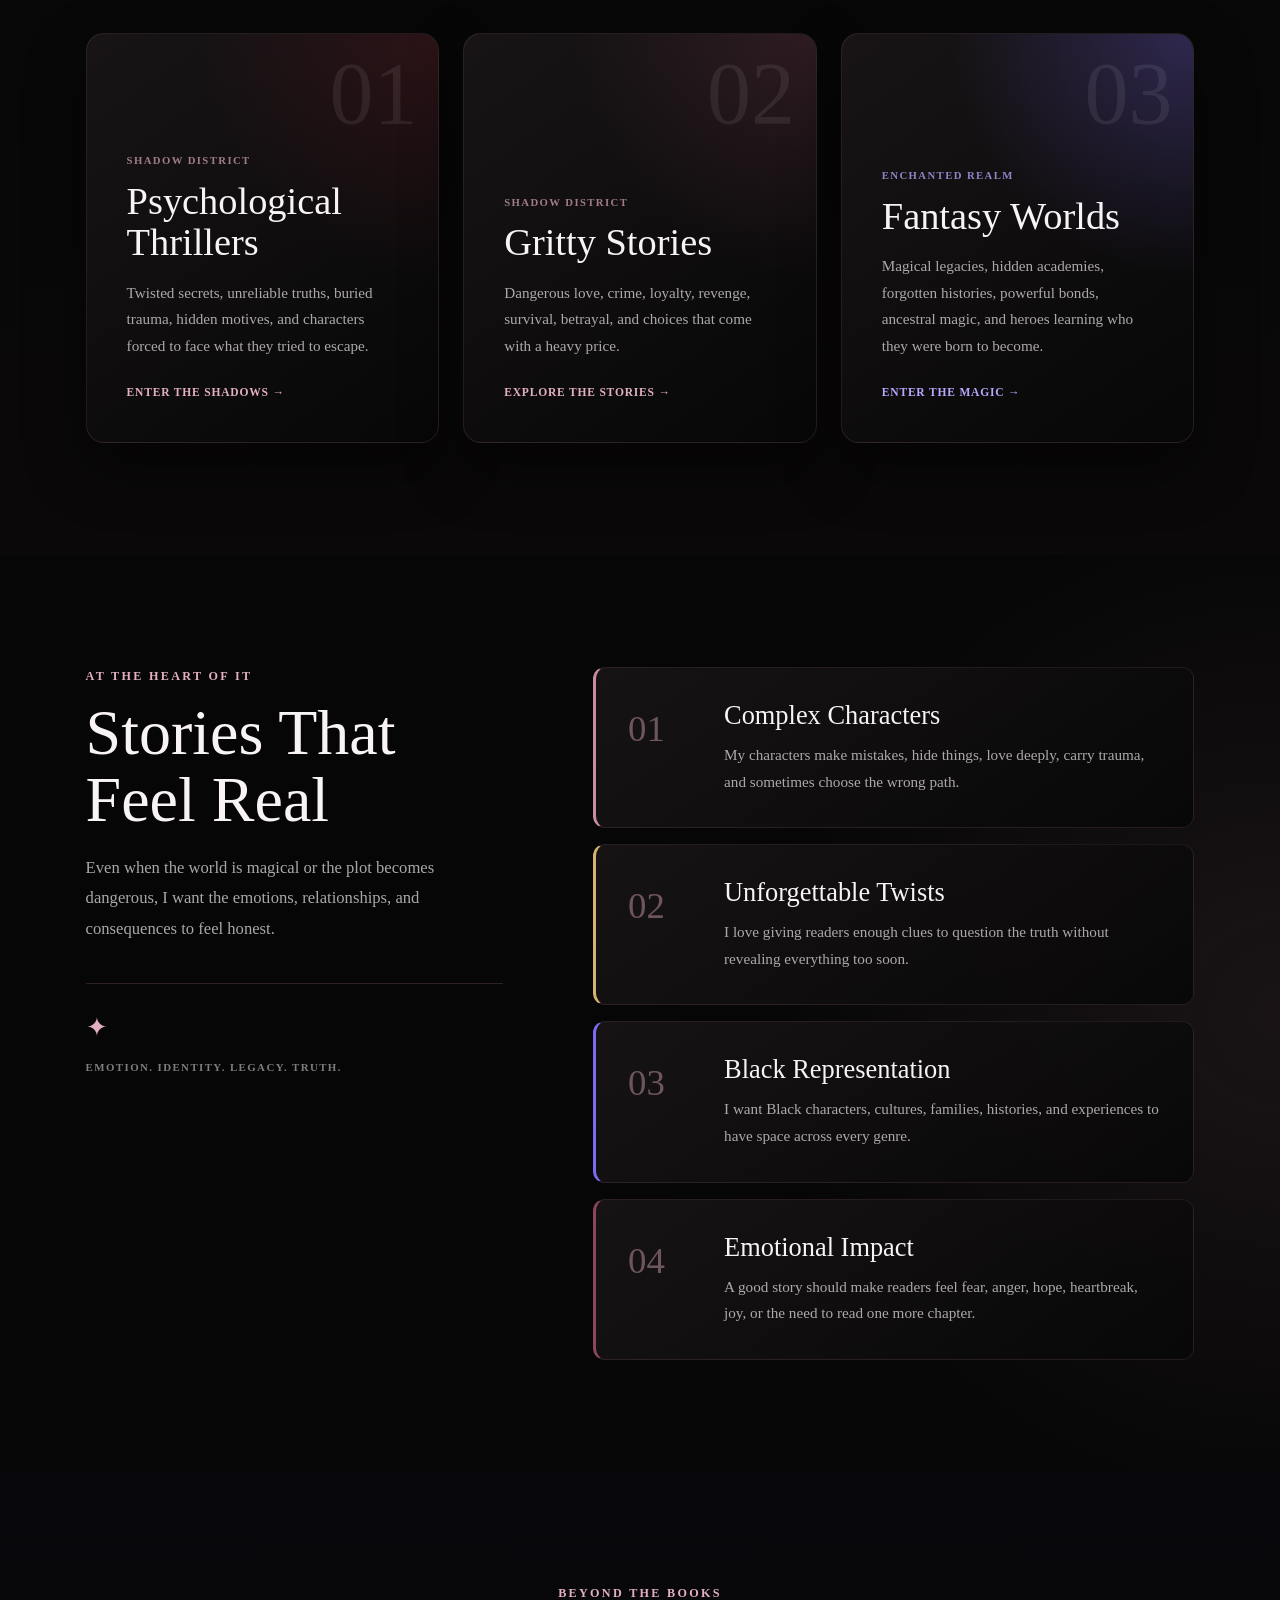
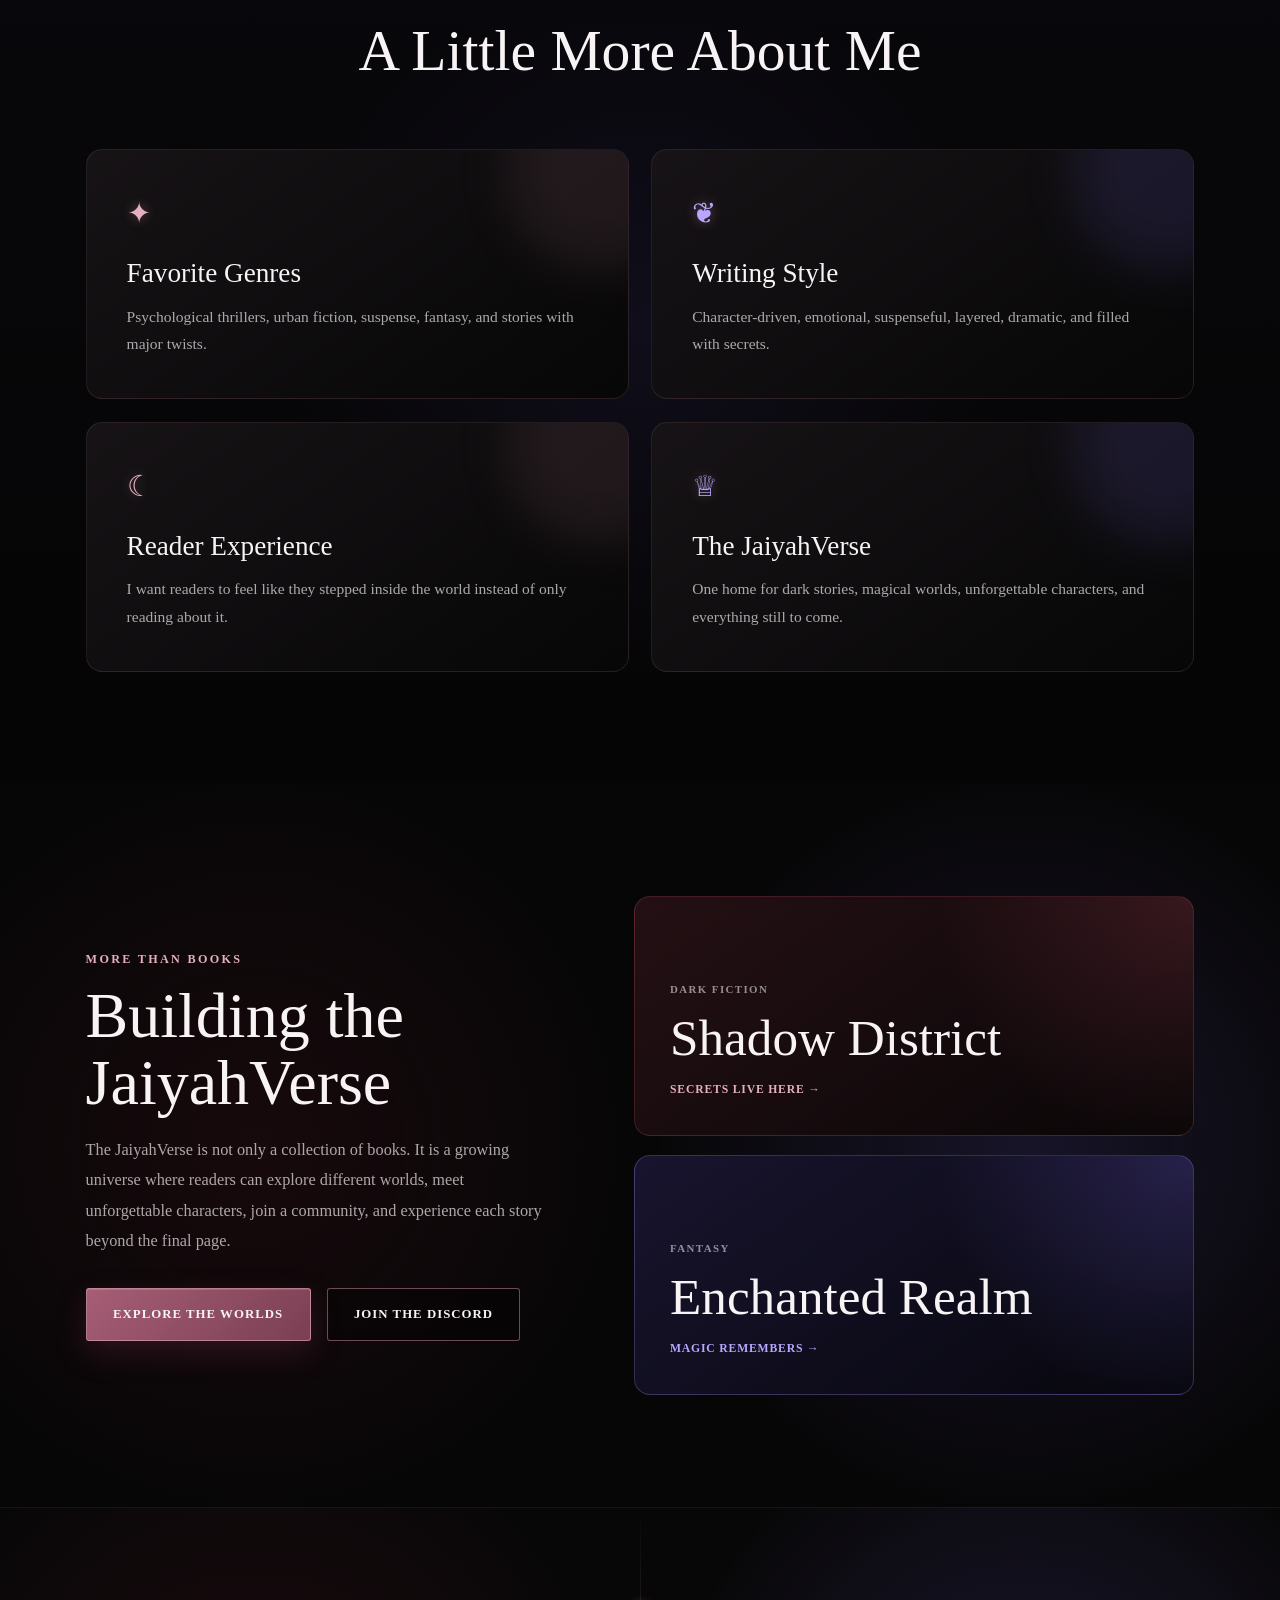
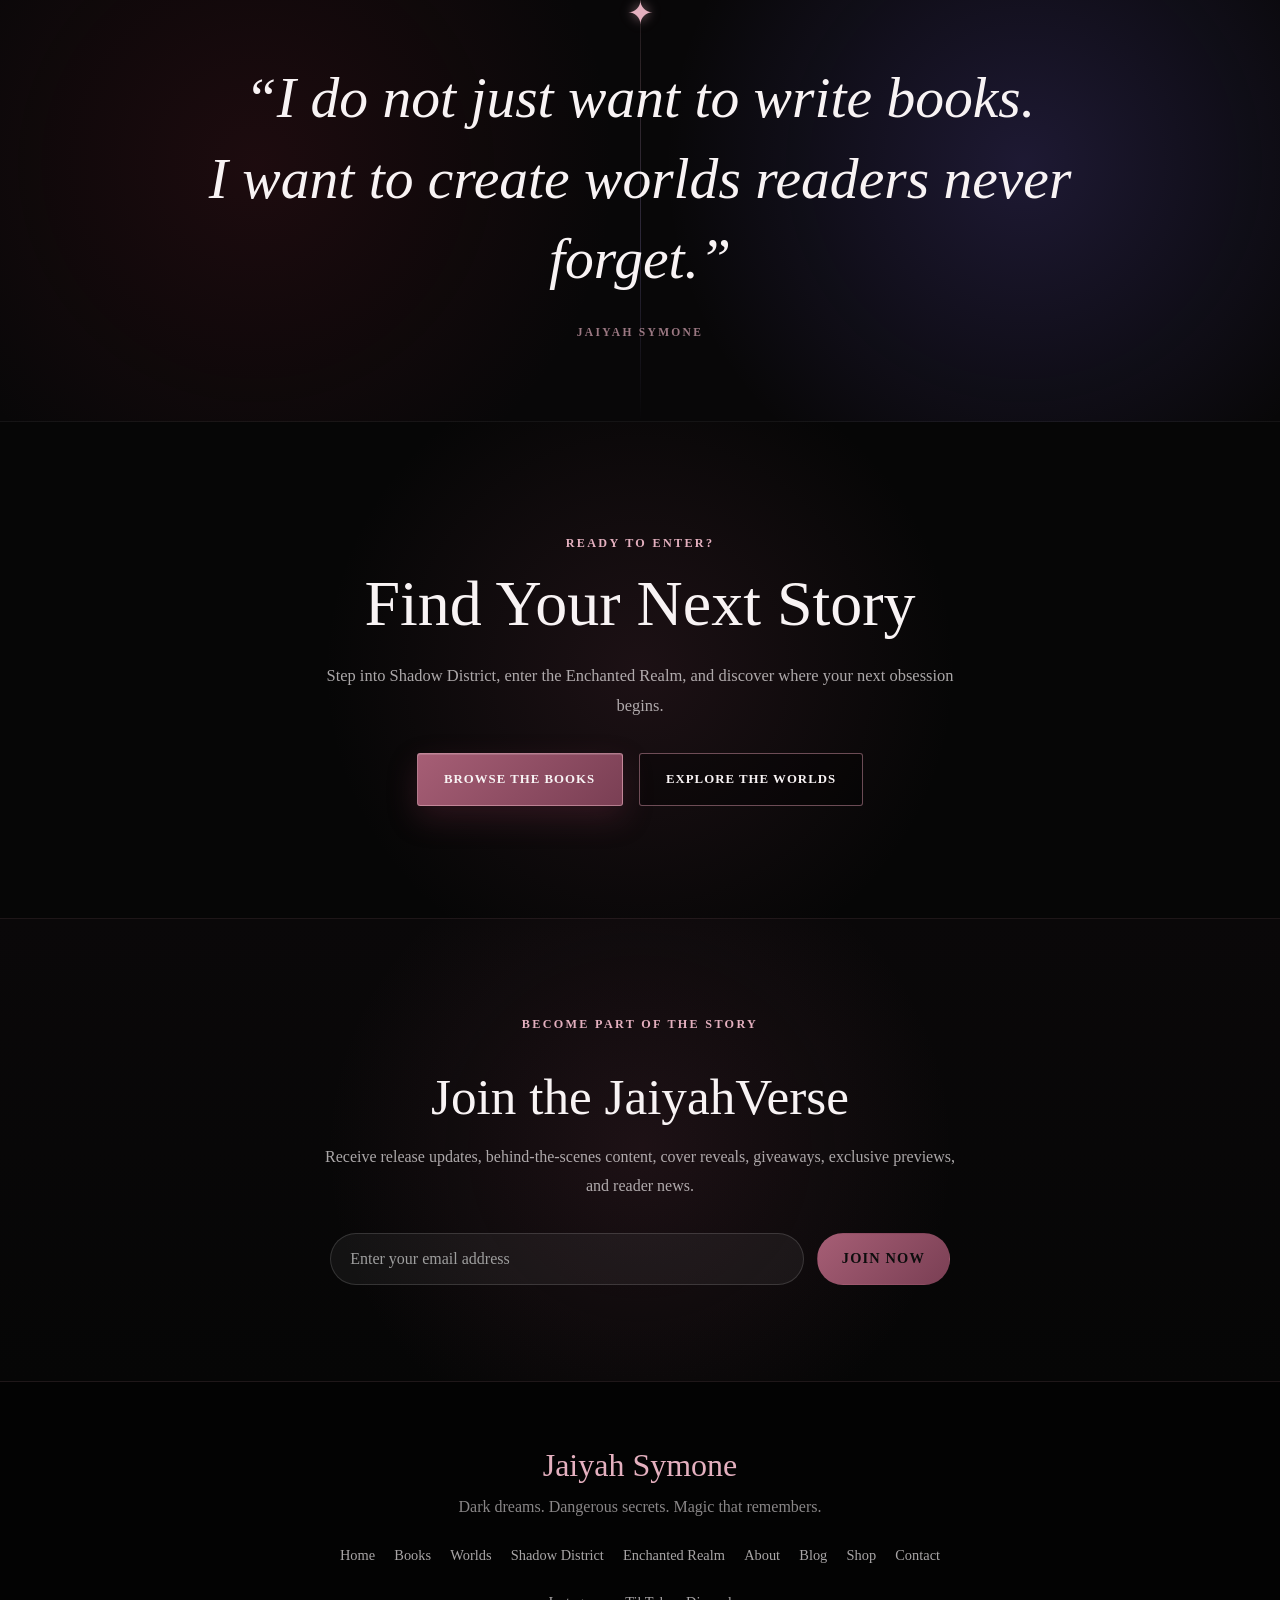
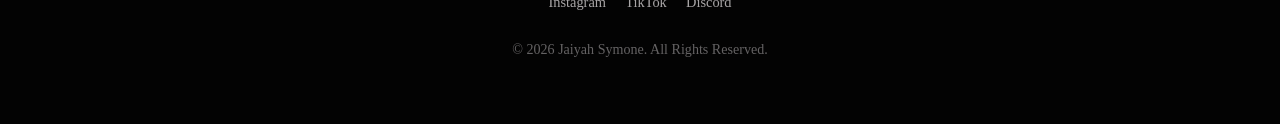
==== commit 32fed265: "Updated About and Worlds pages" ====
--- a/about.html
+++ b/about.html
@@ -5,90 +5,175 @@
 
     <meta charset="UTF-8">
 
-    <meta name="viewport"
-          content="width=device-width, initial-scale=1.0">
+    <meta
+        name="viewport"
+        content="width=device-width, initial-scale=1.0"
+    >
 
     <meta
         name="description"
-        content="Learn more about author Jaiyah Symone, the stories she writes, and the worlds behind the JaiyahVerse."
+        content="Meet author Jaiyah Symone, creator of the JaiyahVerse, Shadow District, and Enchanted Realm."
     >
 
-    <title>About | Jaiyah Symone</title>
-
+    <title>
+        About | Jaiyah Symone
+    </title>
+
+    <!-- Global CSS -->
     <link rel="stylesheet" href="css/style.css">
 
+    <!-- About Page CSS -->
     <link rel="stylesheet" href="css/about.css">
 
 </head>
 
-<body>
+
+<body class="about-page">
+
 
     <!-- ========================= -->
-    <!-- Navigation -->
+    <!-- HEADER -->
     <!-- ========================= -->
 
-    <header>
-
-        <nav>
-
-            <div class="logo">
-
-                <a href="index.html">
-                    Jaiyah Symone
+    <header class="site-header">
+
+        <nav class="main-nav">
+
+            <a
+                href="index.html"
+                class="site-logo"
+                aria-label="Jaiyah Symone homepage"
+            >
+
+                <span class="logo-main">
+                    Jaiyah
+                </span>
+
+                <span class="logo-bottom">
+                    Symone
+                </span>
+
+                <span
+                    class="logo-butterfly"
+                    aria-hidden="true"
+                >
+                    🦋
+                </span>
+
+            </a>
+
+
+            <button
+                class="mobile-menu-button"
+                type="button"
+                aria-label="Open navigation menu"
+                aria-expanded="false"
+                aria-controls="main-navigation-links"
+            >
+
+                <span></span>
+                <span></span>
+                <span></span>
+
+            </button>
+
+
+            <div
+                class="nav-menu"
+                id="main-navigation-links"
+            >
+
+                <ul class="nav-links">
+
+                    <li>
+                        <a href="index.html">
+                            Home
+                        </a>
+                    </li>
+
+                    <li>
+                        <a href="books.html">
+                            Books
+                        </a>
+                    </li>
+
+                    <li>
+                        <a href="worlds.html">
+                            Worlds
+                        </a>
+                    </li>
+
+                    <li>
+                        <a
+                            href="about.html"
+                            class="active"
+                        >
+                            About
+                        </a>
+                    </li>
+
+                    <li>
+                        <a href="blog.html">
+                            Blog
+                        </a>
+                    </li>
+
+                    <li>
+                        <a href="shop.html">
+                            Shop
+                        </a>
+                    </li>
+
+                    <li>
+                        <a href="contact.html">
+                            Contact
+                        </a>
+                    </li>
+
+                </ul>
+
+
+                <div class="nav-socials">
+
+                    <a
+                        href="https://www.tiktok.com/@jaiyahsymone"
+                        target="_blank"
+                        rel="noopener noreferrer"
+                        aria-label="Jaiyah Symone on TikTok"
+                    >
+                        TT
+                    </a>
+
+                    <a
+                        href="https://www.instagram.com/jaiyahsymone"
+                        target="_blank"
+                        rel="noopener noreferrer"
+                        aria-label="Jaiyah Symone on Instagram"
+                    >
+                        IG
+                    </a>
+
+                    <a
+                        href="https://discord.gg/2CKyCH4xKm"
+                        target="_blank"
+                        rel="noopener noreferrer"
+                        aria-label="Join the JaiyahVerse Discord"
+                    >
+                        DC
+                    </a>
+
+                </div>
+
+
+                <a
+                    href="#newsletter"
+                    class="nav-join-button"
+                >
+                    Join the JaiyahVerse
                 </a>
 
             </div>
 
-            <ul>
-
-                <li>
-                    <a href="index.html">
-                        Home
-                    </a>
-                </li>
-
-                <li>
-                    <a href="books.html">
-                        Books
-                    </a>
-                </li>
-
-                <li>
-                    <a href="worlds.html">
-                        Worlds
-                    </a>
-                </li>
-
-                <li>
-                    <a href="about.html" class="active">
-                        About
-                    </a>
-                </li>
-
-                <li>
-                    <a href="blog.html">
-                        Blog
-                    </a>
-                </li>
-
-                <li>
-                    <a href="shop.html">
-                        Shop
-                    </a>
-                </li>
-
-                <li>
-                    <a href="contact.html">
-                        Contact
-                    </a>
-                </li>
-
-            </ul>
-
-            <a href="contact.html" class="btn">
-                Join the Jaiyahverse
-            </a>
-
         </nav>
 
     </header>
@@ -96,26 +181,110 @@
 
     <main>
 
-        <!-- ========================= -->
-        <!-- About Hero -->
+
+        <!-- ========================= -->
+        <!-- ABOUT HERO -->
         <!-- ========================= -->
 
         <section id="about-hero">
 
-            <div class="about-hero-content">
-
-                <p class="section-label">
-                    Meet the Author
-                </p>
-
-                <h1>
-                    Behind the Stories
-                </h1>
-
-                <p class="about-hero-description">
-                    The woman behind the secrets, shadows,
-                    magic, and unforgettable worlds of the JaiyahVerse.
-                </p>
+            <div class="about-hero-glow"></div>
+
+            <div class="about-hero-inner">
+
+
+                <!-- Hero Copy -->
+
+                <div class="about-hero-copy">
+
+                    <p class="hero-script">
+                        Behind the stories
+                    </p>
+
+                    <p class="hero-eyebrow">
+                        Meet the Author
+                    </p>
+
+                    <h1>
+                        Jaiyah<br>
+                        Symone
+                    </h1>
+
+                    <p class="about-hero-tagline">
+                        Author. Dreamer. World Builder.
+                    </p>
+
+                    <p class="about-hero-description">
+                        The woman behind the secrets, shadows,
+                        dangerous love, unforgettable characters,
+                        and magical worlds of the JaiyahVerse.
+                    </p>
+
+                    <div class="about-hero-buttons">
+
+                        <a
+                            href="#meet-jaiyah"
+                            class="primary-about-button"
+                        >
+                            Meet Jaiyah
+                        </a>
+
+                        <a
+                            href="books.html"
+                            class="secondary-about-button"
+                        >
+                            Explore the Books
+                        </a>
+
+                    </div>
+
+                </div>
+
+
+                <!-- Author Portrait -->
+
+                <div class="about-hero-art">
+
+                    <div class="author-portrait-frame">
+
+                        <div class="portrait-glow"></div>
+
+                        <img
+                            src="assets/JaiyahAuthorPortrait.png"
+                            alt="Author Jaiyah Symone"
+                        >
+
+                    </div>
+
+                    <span
+                        class="portrait-butterfly butterfly-one"
+                        aria-hidden="true"
+                    >
+                        🦋
+                    </span>
+
+                    <span
+                        class="portrait-butterfly butterfly-two"
+                        aria-hidden="true"
+                    >
+                        🦋
+                    </span>
+
+                    <span
+                        class="portrait-sparkle sparkle-one"
+                        aria-hidden="true"
+                    >
+                        ✦
+                    </span>
+
+                    <span
+                        class="portrait-sparkle sparkle-two"
+                        aria-hidden="true"
+                    >
+                        ✧
+                    </span>
+
+                </div>
 
             </div>
 
@@ -123,22 +292,45 @@
 
 
         <!-- ========================= -->
-        <!-- Author Introduction -->
-        <!-- ========================= -->
-
-        <section id="author-introduction">
-
-            <div class="about-layout">
-
-                <div class="author-photo-placeholder">
-
-                    <span>
-                        Author Photo Coming Soon
-                    </span>
+        <!-- INTRODUCTION -->
+        <!-- ========================= -->
+
+        <section id="meet-jaiyah">
+
+            <div
+                class="about-ornament"
+                aria-hidden="true"
+            >
+
+                <span class="ornament-line"></span>
+
+                <span class="ornament-center">
+                    ♕
+                </span>
+
+                <span class="ornament-line"></span>
+
+            </div>
+
+
+            <div class="meet-jaiyah-layout">
+
+
+                <!-- Small Portrait -->
+
+                <div class="meet-jaiyah-photo">
+
+                    <img
+                        src="assets/JaiyahAuthorPortrait.png"
+                        alt="Jaiyah Symone, author and creator of the JaiyahVerse"
+                    >
 
                 </div>
 
-                <div class="author-intro-content">
+
+                <!-- Introduction Copy -->
+
+                <div class="meet-jaiyah-content">
 
                     <p class="section-label">
                         Hello, Reader
@@ -148,28 +340,44 @@
                         I’m Jaiyah Symone
                     </h2>
 
+                    <p class="intro-lead">
+                        I write stories filled with secrets,
+                        complicated relationships, dangerous choices,
+                        unexpected twists, and characters who are
+                        never exactly what they seem.
+                    </p>
+
                     <p>
-                        I am an author who loves creating stories filled
-                        with secrets, complicated relationships,
-                        unexpected twists, dangerous choices, and characters
-                        who are not always what they seem.
+                        My books move between psychological thrillers,
+                        gritty fiction, suspense, and fantasy. Some stories
+                        pull readers into dark spaces where trust can get
+                        you hurt. Others open the door to magical worlds
+                        shaped by ancestry, legacy, power, and destiny.
                     </p>
 
                     <p>
-                        My stories move between psychological thrillers,
-                        gritty fiction, suspense, and fantasy. Some take
-                        readers into dark spaces where trust can get you hurt.
-                        Others open the door to magical worlds shaped by
-                        legacy, power, and destiny.
-                    </p>
-
-                    <p>
-                        No matter the genre, I want every story to pull readers
-                        in, keep them questioning everything, and leave them
-                        thinking about the characters long after the final page.
-                    </p>
-
-                    <a href="books.html" class="primary-btn">
+                        No matter the genre, I want every book to pull
+                        readers in, keep them questioning everything,
+                        and leave them thinking about the characters
+                        long after the final page.
+                    </p>
+
+                    <div class="author-signature">
+
+                        <span>
+                            Jaiyah Symone
+                        </span>
+
+                        <p>
+                            Author and Creator of the JaiyahVerse
+                        </p>
+
+                    </div>
+
+                    <a
+                        href="books.html"
+                        class="primary-about-button"
+                    >
                         Explore My Books
                     </a>
 
@@ -181,48 +389,70 @@
 
 
         <!-- ========================= -->
-        <!-- My Story -->
+        <!-- MY STORY -->
         <!-- ========================= -->
 
         <section id="my-story">
 
-            <div class="story-content">
-
-                <p class="section-label">
-                    My Story
-                </p>
-
-                <h2>
-                    Where Imagination Became a World
-                </h2>
-
-                <p>
-                    Writing has always given me a place to turn ideas,
-                    emotions, questions, and real-life inspiration
-                    into something bigger.
-                </p>
-
-                <p>
-                    I created the JaiyahVerse as a home for every type
-                    of story I want to tell. It is where dark thrillers
-                    can live beside magical adventures without either
-                    world losing what makes it special.
-                </p>
-
-                <p>
-                    In the Shadow District, readers will find betrayal,
-                    crime, suspense, hidden motives, and truths that refuse
-                    to stay buried. In the Enchanted Realm, readers will
-                    discover ancient legacies, magical bloodlines,
-                    powerful destinies, and worlds that remember what
-                    history tried to forget.
-                </p>
-
-                <p>
-                    The genres may be different, but every story is connected
-                    by one thing: characters who must face who they are,
+            <div class="my-story-inner">
+
+
+                <div class="story-heading">
+
+                    <p class="section-label">
+                        My Story
+                    </p>
+
+                    <h2>
+                        Where Imagination Became a World
+                    </h2>
+
+                </div>
+
+
+                <div class="story-columns">
+
+                    <div>
+
+                        <p>
+                            Writing has always given me a place to turn
+                            ideas, emotions, questions, and real-life
+                            inspiration into something bigger.
+                        </p>
+
+                        <p>
+                            I created the JaiyahVerse as one home for every
+                            type of story I want to tell. It is where dark
+                            thrillers can live beside magical adventures
+                            without either world losing what makes it special.
+                        </p>
+
+                    </div>
+
+                    <div>
+
+                        <p>
+                            Shadow District holds betrayal, crime,
+                            suspense, hidden motives, dangerous love,
+                            and truths that refuse to stay buried.
+                        </p>
+
+                        <p>
+                            The Enchanted Realm carries ancient legacies,
+                            magical bloodlines, hidden academies, powerful
+                            destinies, and histories the world tried to forget.
+                        </p>
+
+                    </div>
+
+                </div>
+
+
+                <blockquote>
+                    The genres may be different, but every story is
+                    connected by characters who must face who they are,
                     what they have done, and what they are willing to risk.
-                </p>
+                </blockquote>
 
             </div>
 
@@ -230,12 +460,12 @@
 
 
         <!-- ========================= -->
-        <!-- What I Write -->
+        <!-- WHAT I WRITE -->
         <!-- ========================= -->
 
         <section id="what-i-write">
 
-            <div class="section-heading">
+            <div class="about-section-heading">
 
                 <p class="section-label">
                     Inside My Stories
@@ -245,14 +475,27 @@
                     What I Love to Write
                 </h2>
 
-            </div>
+                <p>
+                    Different genres. Different worlds.
+                    The same love for unforgettable stories.
+                </p>
+
+            </div>
+
 
             <div class="writing-grid">
 
-                <article class="writing-card">
-
-                    <p class="card-number">
+
+                <!-- Thrillers -->
+
+                <article class="writing-card shadow-writing-card">
+
+                    <span class="card-number">
                         01
+                    </span>
+
+                    <p class="writing-category">
+                        Shadow District
                     </p>
 
                     <h3>
@@ -260,17 +503,28 @@
                     </h3>
 
                     <p>
-                        Twisted secrets, unreliable truths,
-                        buried trauma, and characters forced
-                        to face what they tried to escape.
-                    </p>
+                        Twisted secrets, unreliable truths, buried trauma,
+                        hidden motives, and characters forced to face
+                        what they tried to escape.
+                    </p>
+
+                    <a href="shadow-district.html">
+                        Enter the Shadows →
+                    </a>
 
                 </article>
 
-                <article class="writing-card">
-
-                    <p class="card-number">
+
+                <!-- Gritty Stories -->
+
+                <article class="writing-card gritty-writing-card">
+
+                    <span class="card-number">
                         02
+                    </span>
+
+                    <p class="writing-category">
+                        Shadow District
                     </p>
 
                     <h3>
@@ -278,17 +532,28 @@
                     </h3>
 
                     <p>
-                        Dangerous love, crime, loyalty,
-                        revenge, survival, and choices
-                        that come with a heavy price.
-                    </p>
+                        Dangerous love, crime, loyalty, revenge,
+                        survival, betrayal, and choices that come
+                        with a heavy price.
+                    </p>
+
+                    <a href="books.html#diamond-body-count">
+                        Explore the Stories →
+                    </a>
 
                 </article>
 
-                <article class="writing-card">
-
-                    <p class="card-number">
+
+                <!-- Fantasy -->
+
+                <article class="writing-card fantasy-writing-card">
+
+                    <span class="card-number">
                         03
+                    </span>
+
+                    <p class="writing-category">
+                        Enchanted Realm
                     </p>
 
                     <h3>
@@ -296,11 +561,15 @@
                     </h3>
 
                     <p>
-                        Magical legacies, hidden academies,
-                        forgotten histories, powerful bonds,
+                        Magical legacies, hidden academies, forgotten
+                        histories, powerful bonds, ancestral magic,
                         and heroes learning who they were born to become.
                     </p>
 
+                    <a href="enchanted-realm.html">
+                        Enter the Magic →
+                    </a>
+
                 </article>
 
             </div>
@@ -309,12 +578,13 @@
 
 
         <!-- ========================= -->
-        <!-- Author Values -->
+        <!-- AUTHOR VALUES -->
         <!-- ========================= -->
 
         <section id="author-values">
 
             <div class="values-layout">
+
 
                 <div class="values-introduction">
 
@@ -327,64 +597,117 @@
                     </h2>
 
                     <p>
-                        Even when the world is magical or the plot becomes
-                        dangerous, I want the emotions to feel honest.
-                    </p>
+                        Even when the world is magical or the plot
+                        becomes dangerous, I want the emotions,
+                        relationships, and consequences to feel honest.
+                    </p>
+
+                    <div class="values-decoration">
+
+                        <span>
+                            ✦
+                        </span>
+
+                        <p>
+                            Emotion. Identity. Legacy. Truth.
+                        </p>
+
+                    </div>
 
                 </div>
 
+
                 <div class="values-list">
 
+
                     <article class="value-item">
 
-                        <h3>
-                            Complex Characters
-                        </h3>
-
-                        <p>
-                            My characters make mistakes, hide things,
-                            love deeply, and sometimes choose the wrong path.
-                        </p>
+                        <span class="value-number">
+                            01
+                        </span>
+
+                        <div>
+
+                            <h3>
+                                Complex Characters
+                            </h3>
+
+                            <p>
+                                My characters make mistakes, hide things,
+                                love deeply, carry trauma, and sometimes
+                                choose the wrong path.
+                            </p>
+
+                        </div>
 
                     </article>
 
+
                     <article class="value-item">
 
-                        <h3>
-                            Unforgettable Twists
-                        </h3>
-
-                        <p>
-                            I love giving readers enough clues to question
-                            the truth without revealing everything too soon.
-                        </p>
+                        <span class="value-number">
+                            02
+                        </span>
+
+                        <div>
+
+                            <h3>
+                                Unforgettable Twists
+                            </h3>
+
+                            <p>
+                                I love giving readers enough clues to
+                                question the truth without revealing
+                                everything too soon.
+                            </p>
+
+                        </div>
 
                     </article>
 
+
                     <article class="value-item">
 
-                        <h3>
-                            Representation
-                        </h3>
-
-                        <p>
-                            I want Black characters, cultures, families,
-                            and experiences to have space across every genre.
-                        </p>
+                        <span class="value-number">
+                            03
+                        </span>
+
+                        <div>
+
+                            <h3>
+                                Black Representation
+                            </h3>
+
+                            <p>
+                                I want Black characters, cultures,
+                                families, histories, and experiences
+                                to have space across every genre.
+                            </p>
+
+                        </div>
 
                     </article>
 
+
                     <article class="value-item">
 
-                        <h3>
-                            Emotional Impact
-                        </h3>
-
-                        <p>
-                            A good story should make readers feel something,
-                            whether that is fear, anger, hope, heartbreak,
-                            or the need to read one more chapter.
-                        </p>
+                        <span class="value-number">
+                            04
+                        </span>
+
+                        <div>
+
+                            <h3>
+                                Emotional Impact
+                            </h3>
+
+                            <p>
+                                A good story should make readers feel
+                                fear, anger, hope, heartbreak, joy,
+                                or the need to read one more chapter.
+                            </p>
+
+                        </div>
 
                     </article>
 
@@ -396,26 +719,32 @@
 
 
         <!-- ========================= -->
-        <!-- Quick Facts -->
+        <!-- QUICK FACTS -->
         <!-- ========================= -->
 
         <section id="quick-facts">
 
-            <div class="section-heading">
+            <div class="about-section-heading">
 
                 <p class="section-label">
+                    Beyond the Books
+                </p>
+
+                <h2>
                     A Little More About Me
-                </p>
-
-                <h2>
-                    Beyond the Books
                 </h2>
 
             </div>
 
+
             <div class="facts-grid">
 
+
                 <article class="fact-card">
+
+                    <span class="fact-icon">
+                        ✦
+                    </span>
 
                     <h3>
                         Favorite Genres
@@ -428,7 +757,12 @@
 
                 </article>
 
+
                 <article class="fact-card">
+
+                    <span class="fact-icon">
+                        ❦
+                    </span>
 
                     <h3>
                         Writing Style
@@ -436,25 +770,35 @@
 
                     <p>
                         Character-driven, emotional, suspenseful,
-                        layered, and filled with secrets.
+                        layered, dramatic, and filled with secrets.
                     </p>
 
                 </article>
 
+
                 <article class="fact-card">
+
+                    <span class="fact-icon">
+                        ☾
+                    </span>
 
                     <h3>
                         Reader Experience
                     </h3>
 
                     <p>
-                        I want readers to feel like they stepped
-                        inside the world instead of only reading about it.
+                        I want readers to feel like they stepped inside
+                        the world instead of only reading about it.
                     </p>
 
                 </article>
 
+
                 <article class="fact-card">
+
+                    <span class="fact-icon">
+                        ♕
+                    </span>
 
                     <h3>
                         The JaiyahVerse
@@ -473,25 +817,135 @@
 
 
         <!-- ========================= -->
-        <!-- Author Quote -->
+        <!-- WORLD BUILDER -->
+        <!-- ========================= -->
+
+        <section id="world-builder">
+
+            <div class="world-builder-inner">
+
+
+                <div class="world-builder-copy">
+
+                    <p class="section-label">
+                        More Than Books
+                    </p>
+
+                    <h2>
+                        Building the JaiyahVerse
+                    </h2>
+
+                    <p>
+                        The JaiyahVerse is not only a collection of books.
+                        It is a growing universe where readers can explore
+                        different worlds, meet unforgettable characters,
+                        join a community, and experience each story beyond
+                        the final page.
+                    </p>
+
+                    <div class="world-builder-buttons">
+
+                        <a
+                            href="worlds.html"
+                            class="primary-about-button"
+                        >
+                            Explore the Worlds
+                        </a>
+
+                        <a
+                            href="https://discord.gg/2CKyCH4xKm"
+                            target="_blank"
+                            rel="noopener noreferrer"
+                            class="secondary-about-button"
+                        >
+                            Join the Discord
+                        </a>
+
+                    </div>
+
+                </div>
+
+
+                <div class="world-builder-cards">
+
+
+                    <a
+                        href="shadow-district.html"
+                        class="mini-world-card shadow-mini-card"
+                    >
+
+                        <p>
+                            Dark Fiction
+                        </p>
+
+                        <h3>
+                            Shadow District
+                        </h3>
+
+                        <span>
+                            Secrets live here →
+                        </span>
+
+                    </a>
+
+
+                    <a
+                        href="enchanted-realm.html"
+                        class="mini-world-card enchanted-mini-card"
+                    >
+
+                        <p>
+                            Fantasy
+                        </p>
+
+                        <h3>
+                            Enchanted Realm
+                        </h3>
+
+                        <span>
+                            Magic remembers →
+                        </span>
+
+                    </a>
+
+                </div>
+
+            </div>
+
+        </section>
+
+
+        <!-- ========================= -->
+        <!-- AUTHOR QUOTE -->
         <!-- ========================= -->
 
         <section id="author-quote">
 
-            <blockquote>
-                I do not just want to write books.
-                I want to create worlds readers never forget.
-            </blockquote>
-
-            <p>
-                — Jaiyah Symone
-            </p>
+            <div class="author-quote-content">
+
+                <span
+                    class="quote-symbol"
+                    aria-hidden="true"
+                >
+                    ✦
+                </span>
+
+                <blockquote>
+                    “I do not just want to write books.<br>
+                    I want to create worlds readers never forget.”
+                </blockquote>
+
+                <p>
+                    Jaiyah Symone
+                </p>
+
+            </div>
 
         </section>
 
 
         <!-- ========================= -->
-        <!-- Call to Action -->
+        <!-- CALL TO ACTION -->
         <!-- ========================= -->
 
         <section id="about-call-to-action">
@@ -507,18 +961,23 @@
                 </h2>
 
                 <p>
-                    Step into the Shadow District,
-                    enter the Enchanted Realm,
-                    and discover where your next obsession begins.
+                    Step into Shadow District, enter the Enchanted
+                    Realm, and discover where your next obsession begins.
                 </p>
 
                 <div class="about-cta-buttons">
 
-                    <a href="books.html" class="primary-btn">
+                    <a
+                        href="books.html"
+                        class="primary-about-button"
+                    >
                         Browse the Books
                     </a>
 
-                    <a href="worlds.html" class="secondary-btn">
+                    <a
+                        href="worlds.html"
+                        class="secondary-about-button"
+                    >
                         Explore the Worlds
                     </a>
 
@@ -530,44 +989,53 @@
 
 
         <!-- ========================= -->
-        <!-- Newsletter -->
+        <!-- NEWSLETTER -->
         <!-- ========================= -->
 
         <section id="newsletter">
 
-            <h2>
-                Become Part of the Story
-            </h2>
-
-            <p>
-                Join the JaiyahVerse for release updates,
-                behind-the-scenes content, cover reveals,
-                giveaways, and exclusive reader news.
-            </p>
-
-            <form>
-
-                <input
-                    type="email"
-                    name="email"
-                    placeholder="Enter your email"
-                    aria-label="Email address"
-                    required
-                >
-
-                <button type="submit">
-                    Join the Jaiyahverse
-                </button>
-
-            </form>
+            <div class="newsletter-content">
+
+                <p class="section-label">
+                    Become Part of the Story
+                </p>
+
+                <h2>
+                    Join the JaiyahVerse
+                </h2>
+
+                <p>
+                    Receive release updates, behind-the-scenes content,
+                    cover reveals, giveaways, exclusive previews,
+                    and reader news.
+                </p>
+
+                <form class="newsletter-form">
+
+                    <input
+                        type="email"
+                        name="email"
+                        placeholder="Enter your email address"
+                        aria-label="Email address"
+                        required
+                    >
+
+                    <button type="submit">
+                        Join Now
+                    </button>
+
+                </form>
+
+            </div>
 
         </section>
 
+
     </main>
 
 
     <!-- ========================= -->
-    <!-- Footer -->
+    <!-- FOOTER -->
     <!-- ========================= -->
 
     <footer>
@@ -594,22 +1062,68 @@
                 Worlds
             </a>
 
+            <a href="shadow-district.html">
+                Shadow District
+            </a>
+
+            <a href="enchanted-realm.html">
+                Enchanted Realm
+            </a>
+
             <a href="about.html">
                 About
             </a>
 
+            <a href="blog.html">
+                Blog
+            </a>
+
+            <a href="shop.html">
+                Shop
+            </a>
+
             <a href="contact.html">
                 Contact
             </a>
 
         </nav>
 
-        <p>
+
+        <div class="footer-socials">
+
+            <a
+                href="https://www.instagram.com/jaiyahsymone"
+                target="_blank"
+                rel="noopener noreferrer"
+            >
+                Instagram
+            </a>
+
+            <a
+                href="https://www.tiktok.com/@jaiyahsymone"
+                target="_blank"
+                rel="noopener noreferrer"
+            >
+                TikTok
+            </a>
+
+            <a
+                href="https://discord.gg/2CKyCH4xKm"
+                target="_blank"
+                rel="noopener noreferrer"
+            >
+                Discord
+            </a>
+
+        </div>
+
+        <p class="copyright">
             © 2026 Jaiyah Symone. All Rights Reserved.
         </p>
 
     </footer>
 
+
     <script src="js/main.js"></script>
 
 </body>
--- a/css/style.css
+++ b/css/style.css
@@ -590,4 +590,46 @@
     #newsletter button {
         width: 100%;
     }
+}
+
+.world-showcase{
+    position:relative;
+
+    margin:5rem auto;
+
+    border-radius:32px;
+
+    overflow:hidden;
+
+    box-shadow:0 30px 70px rgba(0,0,0,.45);
+}
+
+.world-banner{
+    width:100%;
+    display:block;
+}
+
+.world-overlay{
+
+    position:absolute;
+    inset:0;
+
+    display:flex;
+    flex-direction:column;
+    justify-content:center;
+
+    padding-left:7%;
+
+    background:linear-gradient(
+        90deg,
+        rgba(0,0,0,.72),
+        rgba(0,0,0,.30),
+        transparent
+    );
+
+    max-width:650px;
+}
+
+.world-overlay h2{
+    margin:1rem 0;
 }
--- a/css/about.css
+++ b/css/about.css
@@ -2,212 +2,956 @@
    ABOUT PAGE
 ========================================= */
 
+:root {
+    --about-black: #050505;
+    --about-soft-black: #090708;
+    --about-charcoal: #151216;
+
+    --about-white: #f8f3f4;
+    --about-muted: rgba(248, 243, 244, 0.68);
+
+    --about-rose: #c88d9e;
+    --about-light-rose: #e4b0bf;
+    --about-deep-rose: #8b465d;
+
+    --about-purple: #7e6bf5;
+    --about-light-purple: #b9a7ff;
+    --about-deep-purple: #47358d;
+
+    --about-burgundy: #7b1e2b;
+    --about-gold: #d6b36f;
+}
+
+
+/* =========================================
+   PAGE BASICS
+========================================= */
+
+body.about-page {
+    margin: 0;
+    overflow-x: hidden;
+
+    color: var(--about-white);
+
+    background:
+        radial-gradient(
+            circle at 50% 8%,
+            rgba(126, 107, 245, 0.05),
+            transparent 24%
+        ),
+        var(--about-black);
+}
+
+body.about-page * {
+    box-sizing: border-box;
+}
+
+body.about-page img {
+    max-width: 100%;
+}
+
+body.about-page main {
+    overflow: hidden;
+}
+
+
+/* =========================================
+   HEADER
+========================================= */
+
+.site-header {
+    position: relative;
+    z-index: 1000;
+
+    width: 100%;
+
+    background: rgba(3, 3, 3, 0.98);
+
+    border-bottom: 1px solid rgba(200, 141, 158, 0.2);
+}
+
+.main-nav {
+    width: min(1450px, 94%);
+    min-height: 96px;
+
+    margin: 0 auto;
+
+    display: flex;
+    align-items: center;
+    justify-content: space-between;
+
+    gap: 2rem;
+}
+
+.site-logo {
+    position: relative;
+
+    min-width: 190px;
+
+    display: inline-flex;
+    flex-direction: column;
+
+    color: var(--about-light-rose);
+    text-decoration: none;
+
+    font-family: Georgia, "Times New Roman", serif;
+}
+
+.logo-main {
+    font-size: 2.15rem;
+    line-height: 0.9;
+}
+
+.logo-bottom {
+    margin-left: 3.4rem;
+
+    color: var(--about-white);
+
+    font-size: 0.85rem;
+    letter-spacing: 0.12em;
+    text-transform: uppercase;
+}
+
+.logo-butterfly {
+    position: absolute;
+    top: 0.1rem;
+    right: 0;
+
+    font-size: 1.5rem;
+}
+
+.nav-menu {
+    flex: 1;
+
+    display: flex;
+    align-items: center;
+    justify-content: flex-end;
+
+    gap: 2rem;
+}
+
+.nav-links {
+    margin: 0;
+    padding: 0;
+
+    display: flex;
+    align-items: center;
+
+    gap: 2rem;
+
+    list-style: none;
+}
+
+.nav-links a {
+    position: relative;
+
+    display: inline-block;
+
+    padding: 0.5rem 0;
+
+    color: rgba(248, 243, 244, 0.82);
+    text-decoration: none;
+
+    font-size: 0.87rem;
+    font-weight: 600;
+
+    letter-spacing: 0.05em;
+    text-transform: uppercase;
+
+    transition:
+        color 0.3s ease,
+        text-shadow 0.3s ease;
+}
+
+.nav-links a::after {
+    content: "";
+
+    position: absolute;
+    left: 0;
+    bottom: 0;
+
+    width: 100%;
+    height: 1px;
+
+    background: var(--about-rose);
+
+    transform: scaleX(0);
+    transform-origin: right;
+
+    transition: transform 0.3s ease;
+}
+
+.nav-links a:hover,
+.nav-links a.active {
+    color: var(--about-light-rose);
+
+    text-shadow:
+        0 0 18px rgba(200, 141, 158, 0.3);
+}
+
+.nav-links a:hover::after,
+.nav-links a.active::after {
+    transform: scaleX(1);
+    transform-origin: left;
+}
+
+.nav-socials {
+    display: flex;
+    align-items: center;
+
+    gap: 0.65rem;
+}
+
+.nav-socials a {
+    width: 32px;
+    height: 32px;
+
+    display: inline-flex;
+    align-items: center;
+    justify-content: center;
+
+    color: var(--about-white);
+    text-decoration: none;
+
+    background: rgba(255, 255, 255, 0.035);
+
+    border: 1px solid rgba(255, 255, 255, 0.08);
+    border-radius: 50%;
+
+    font-size: 0.65rem;
+    font-weight: 700;
+
+    transition:
+        color 0.3s ease,
+        border-color 0.3s ease,
+        transform 0.3s ease;
+}
+
+.nav-socials a:hover {
+    transform: translateY(-2px);
+
+    color: var(--about-light-rose);
+
+    border-color: rgba(200, 141, 158, 0.5);
+}
+
+.nav-join-button {
+    min-height: 50px;
+
+    padding: 0.8rem 1.5rem;
+
+    display: inline-flex;
+    align-items: center;
+    justify-content: center;
+
+    color: var(--about-white);
+    text-decoration: none;
+
+    background:
+        linear-gradient(
+            135deg,
+            #a25e73,
+            #784052
+        );
+
+    border: 1px solid rgba(228, 176, 191, 0.48);
+    border-radius: 3px;
+
+    font-size: 0.76rem;
+    font-weight: 700;
+
+    letter-spacing: 0.08em;
+    text-transform: uppercase;
+
+    box-shadow:
+        inset 0 1px 0 rgba(255, 255, 255, 0.15),
+        0 10px 24px rgba(0, 0, 0, 0.28);
+
+    transition:
+        transform 0.3s ease,
+        box-shadow 0.3s ease;
+}
+
+.nav-join-button:hover {
+    transform: translateY(-2px);
+
+    box-shadow:
+        inset 0 1px 0 rgba(255, 255, 255, 0.15),
+        0 14px 34px rgba(139, 70, 93, 0.34);
+}
+
+.mobile-menu-button {
+    display: none;
+
+    width: 42px;
+    height: 42px;
+
+    padding: 8px;
+
+    background: transparent;
+
+    border: 1px solid rgba(200, 141, 158, 0.28);
+    border-radius: 4px;
+
+    cursor: pointer;
+}
+
+.mobile-menu-button span {
+    display: block;
+
+    width: 100%;
+    height: 2px;
+
+    margin: 5px 0;
+
+    background: var(--about-white);
+
+    transition:
+        transform 0.3s ease,
+        opacity 0.3s ease;
+}
+
 
 /* =========================================
    ABOUT HERO
 ========================================= */
 
 #about-hero {
-    min-height: 62vh;
+    position: relative;
+
+    min-height: 720px;
+
+    overflow: hidden;
+
+    background:
+        radial-gradient(
+            circle at 25% 45%,
+            rgba(139, 70, 93, 0.19),
+            transparent 35%
+        ),
+        radial-gradient(
+            circle at 75% 40%,
+            rgba(126, 107, 245, 0.11),
+            transparent 34%
+        ),
+        linear-gradient(
+            90deg,
+            #040303,
+            #090708 50%,
+            #0d0910
+        );
+
+    border-bottom: 1px solid rgba(200, 141, 158, 0.16);
+}
+
+#about-hero::before {
+    content: "";
+
+    position: absolute;
+    inset: 0;
+
+    pointer-events: none;
+
+    background-image:
+        radial-gradient(
+            circle,
+            rgba(228, 176, 191, 0.48) 1px,
+            transparent 1.6px
+        );
+
+    background-size: 120px 120px;
+
+    opacity: 0.055;
+}
+
+#about-hero::after {
+    content: "";
+
+    position: absolute;
+    right: -10%;
+    bottom: -35%;
+
+    width: 700px;
+    height: 700px;
+
+    pointer-events: none;
+
+    background:
+        radial-gradient(
+            circle,
+            rgba(200, 141, 158, 0.16),
+            rgba(126, 107, 245, 0.04) 48%,
+            transparent 70%
+        );
+
+    filter: blur(18px);
+}
+
+.about-hero-glow {
+    position: absolute;
+    right: 4%;
+    top: 8%;
+
+    width: 48%;
+    height: 84%;
+
+    pointer-events: none;
+
+    background:
+        radial-gradient(
+            ellipse at center,
+            rgba(196, 100, 144, 0.16),
+            transparent 66%
+        );
+
+    filter: blur(22px);
+}
+
+.about-hero-inner {
+    position: relative;
+    z-index: 3;
+
+    width: min(1400px, 91%);
+    min-height: 720px;
+
+    margin: 0 auto;
+
+    display: grid;
+    grid-template-columns: 0.82fr 1.18fr;
+    align-items: center;
+
+    gap: clamp(3rem, 7vw, 7rem);
+}
+
+.about-hero-copy {
+    position: relative;
+    z-index: 5;
+
+    padding: 4rem 0;
+}
+
+.hero-script {
+    width: max-content;
+
+    margin: 0 0 0.4rem;
+
+    color: var(--about-light-rose);
+
+    font-family:
+        "Brush Script MT",
+        "Segoe Script",
+        cursive;
+
+    font-size: clamp(2.7rem, 5vw, 4.9rem);
+    line-height: 1;
+
+    transform: rotate(-4deg);
+
+    text-shadow:
+        0 0 10px rgba(228, 176, 191, 0.55),
+        0 0 28px rgba(200, 141, 158, 0.28);
+}
+
+.hero-eyebrow {
+    margin: 0 0 0.8rem;
+
+    color: rgba(228, 176, 191, 0.7);
+
+    font-size: 0.76rem;
+    font-weight: 700;
+
+    letter-spacing: 0.2em;
+    text-transform: uppercase;
+}
+
+.about-hero-copy h1 {
+    margin: 0 0 1.4rem;
+
+    color: var(--about-light-rose);
+
+    font-family: Georgia, "Times New Roman", serif;
+    font-size: clamp(4.2rem, 7vw, 7.6rem);
+    font-weight: 400;
+    line-height: 0.88;
+
+    letter-spacing: -0.05em;
+    text-transform: uppercase;
+
+    text-shadow:
+        0 3px 0 rgba(255, 255, 255, 0.15),
+        0 9px 30px rgba(0, 0, 0, 0.86),
+        0 0 25px rgba(200, 141, 158, 0.12);
+}
+
+.about-hero-tagline {
+    margin: 0 0 1rem;
+
+    color: rgba(248, 243, 244, 0.88);
+
+    font-size: clamp(0.95rem, 1.5vw, 1.15rem);
+    font-weight: 600;
+
+    letter-spacing: 0.12em;
+    text-transform: uppercase;
+}
+
+.about-hero-description {
+    max-width: 550px;
+
+    margin: 0 0 2rem;
+
+    color: var(--about-muted);
+
+    font-size: 1.03rem;
+    line-height: 1.82;
+}
+
+.about-hero-buttons {
+    display: flex;
+    flex-wrap: wrap;
+
+    gap: 1rem;
+}
+
+
+/* =========================================
+   BUTTONS
+========================================= */
+
+.primary-about-button,
+.secondary-about-button {
+    min-height: 53px;
+
+    padding: 0.9rem 1.65rem;
+
+    display: inline-flex;
+    align-items: center;
+    justify-content: center;
+
+    color: var(--about-white);
+    text-decoration: none;
+
+    border-radius: 3px;
+
+    font-size: 0.8rem;
+    font-weight: 700;
+
+    letter-spacing: 0.08em;
+    text-transform: uppercase;
+
+    transition:
+        transform 0.3s ease,
+        box-shadow 0.3s ease,
+        background 0.3s ease,
+        border-color 0.3s ease;
+}
+
+.primary-about-button {
+    background:
+        linear-gradient(
+            135deg,
+            #a65e75,
+            #7a3f54
+        );
+
+    border: 1px solid rgba(228, 176, 191, 0.52);
+
+    box-shadow:
+        0 12px 30px rgba(115, 48, 70, 0.3),
+        inset 0 1px 0 rgba(255, 255, 255, 0.14);
+}
+
+.secondary-about-button {
+    background: rgba(0, 0, 0, 0.3);
+
+    border: 1px solid rgba(200, 141, 158, 0.52);
+}
+
+.primary-about-button:hover,
+.secondary-about-button:hover {
+    transform: translateY(-3px);
+
+    box-shadow:
+        0 16px 38px rgba(0, 0, 0, 0.42),
+        0 0 25px rgba(200, 141, 158, 0.14);
+}
+
+
+/* =========================================
+   HERO PORTRAIT
+========================================= */
+
+.about-hero-art {
+    position: relative;
+
+    min-height: 620px;
 
     display: flex;
     align-items: center;
     justify-content: center;
-
-    text-align: center;
-
-    padding: 8rem 8%;
-
+}
+
+.author-portrait-frame {
     position: relative;
+
+    width: min(500px, 88%);
+    height: 600px;
+
+    display: flex;
+    align-items: flex-end;
+    justify-content: center;
+
     overflow: hidden;
 
     background:
         radial-gradient(
-            circle at 20% 25%,
-            rgba(200, 141, 158, 0.2),
-            transparent 35%
+            circle at center,
+            rgba(200, 141, 158, 0.16),
+            transparent 58%
         ),
+        linear-gradient(
+            145deg,
+            rgba(28, 20, 26, 0.8),
+            rgba(5, 5, 5, 0.95)
+        );
+
+    border: 1px solid rgba(228, 176, 191, 0.24);
+    border-radius: 48% 48% 10px 10px;
+
+    box-shadow:
+        0 35px 85px rgba(0, 0, 0, 0.7),
+        0 0 45px rgba(200, 141, 158, 0.08);
+}
+
+.author-portrait-frame::before {
+    content: "";
+
+    position: absolute;
+    inset: 18px;
+
+    z-index: 2;
+
+    pointer-events: none;
+
+    border: 1px solid rgba(255, 255, 255, 0.07);
+    border-radius: 48% 48% 8px 8px;
+}
+
+.portrait-glow {
+    position: absolute;
+    inset: 10%;
+
+    background:
         radial-gradient(
-            circle at 80% 40%,
-            rgba(126, 107, 245, 0.15),
-            transparent 40%
+            circle,
+            rgba(200, 141, 158, 0.25),
+            rgba(126, 107, 245, 0.05) 50%,
+            transparent 70%
+        );
+
+    filter: blur(25px);
+}
+
+.author-portrait-frame img {
+    position: relative;
+    z-index: 3;
+
+    width: 100%;
+    height: 100%;
+
+    display: block;
+
+    object-fit: cover;
+    object-position: center top;
+
+    transition:
+        transform 0.5s ease,
+        filter 0.5s ease;
+}
+
+.author-portrait-frame:hover img {
+    transform: scale(1.025);
+
+    filter: brightness(1.05);
+}
+
+.portrait-butterfly,
+.portrait-sparkle {
+    position: absolute;
+    z-index: 7;
+
+    pointer-events: none;
+}
+
+.portrait-butterfly {
+    color: var(--about-light-rose);
+
+    filter:
+        drop-shadow(0 0 8px rgba(228, 176, 191, 0.55))
+        drop-shadow(0 0 18px rgba(200, 141, 158, 0.2));
+
+    animation: portraitFloat 5s ease-in-out infinite;
+}
+
+.butterfly-one {
+    left: 1%;
+    top: 26%;
+
+    font-size: 2.2rem;
+}
+
+.butterfly-two {
+    right: 1%;
+    bottom: 18%;
+
+    font-size: 2.7rem;
+
+    animation-delay: 1.3s;
+}
+
+.portrait-sparkle {
+    color: rgba(248, 243, 244, 0.78);
+
+    text-shadow:
+        0 0 10px rgba(228, 176, 191, 0.6);
+}
+
+.sparkle-one {
+    top: 15%;
+    right: 13%;
+
+    font-size: 1.5rem;
+}
+
+.sparkle-two {
+    left: 8%;
+    bottom: 12%;
+
+    font-size: 1.9rem;
+}
+
+@keyframes portraitFloat {
+
+    0%,
+    100% {
+        transform: translateY(0) rotate(-5deg);
+    }
+
+    50% {
+        transform: translateY(-13px) rotate(5deg);
+    }
+
+}
+
+
+/* =========================================
+   ORNAMENT
+========================================= */
+
+.about-ornament {
+    width: min(620px, 78%);
+
+    margin: 0 auto 4.5rem;
+
+    display: flex;
+    align-items: center;
+    justify-content: center;
+
+    gap: 1rem;
+}
+
+.ornament-line {
+    flex: 1;
+
+    height: 1px;
+
+    background:
+        linear-gradient(
+            90deg,
+            transparent,
+            rgba(200, 141, 158, 0.58)
+        );
+}
+
+.ornament-line:last-child {
+    background:
+        linear-gradient(
+            90deg,
+            rgba(200, 141, 158, 0.58),
+            transparent
+        );
+}
+
+.ornament-center {
+    width: 64px;
+    height: 64px;
+
+    display: inline-flex;
+    align-items: center;
+    justify-content: center;
+
+    color: var(--about-light-rose);
+
+    border: 1px solid rgba(200, 141, 158, 0.5);
+    border-radius: 50%;
+
+    font-size: 2rem;
+
+    box-shadow:
+        0 0 24px rgba(200, 141, 158, 0.08),
+        inset 0 0 18px rgba(200, 141, 158, 0.05);
+}
+
+.section-label {
+    margin: 0 0 0.8rem;
+
+    color: var(--about-light-rose);
+
+    font-size: 0.76rem;
+    font-weight: 700;
+
+    letter-spacing: 0.19em;
+    text-transform: uppercase;
+}
+
+
+/* =========================================
+   MEET JAIYAH
+========================================= */
+
+#meet-jaiyah {
+    padding: 6.5rem 1.5rem;
+
+    background:
+        radial-gradient(
+            circle at 18% 50%,
+            rgba(139, 70, 93, 0.12),
+            transparent 34%
         ),
         linear-gradient(
             180deg,
-            #0d0d0d,
-            #141116,
-            #0d0d0d
+            #0a0809,
+            #060606
         );
 }
 
-#about-hero::before,
-#about-hero::after {
+.meet-jaiyah-layout {
+    width: min(1250px, 90%);
+
+    margin: 0 auto;
+
+    display: grid;
+    grid-template-columns: 0.82fr 1.18fr;
+    align-items: center;
+
+    gap: clamp(3rem, 7vw, 7rem);
+}
+
+.meet-jaiyah-photo {
+    position: relative;
+
+    max-width: 430px;
+
+    margin: 0 auto;
+
+    overflow: hidden;
+
+    border: 1px solid rgba(228, 176, 191, 0.25);
+    border-radius: 14px 14px 45% 45%;
+
+    box-shadow:
+        0 30px 75px rgba(0, 0, 0, 0.65),
+        0 0 35px rgba(200, 141, 158, 0.08);
+}
+
+.meet-jaiyah-photo::after {
     content: "";
+
     position: absolute;
-
-    width: 300px;
-    height: 300px;
-
-    border-radius: 50%;
-    filter: blur(85px);
-    opacity: 0.25;
+    inset: 15px;
 
     pointer-events: none;
-}
-
-#about-hero::before {
-    left: -100px;
-    bottom: -100px;
-    background-color: var(--rose);
-}
-
-#about-hero::after {
-    right: -100px;
-    top: -100px;
-    background-color: var(--purple);
-}
-
-.about-hero-content {
-    width: min(850px, 100%);
-    position: relative;
-    z-index: 1;
-}
-
-.about-hero-content h1 {
-    margin-bottom: 1.5rem;
-}
-
-.about-hero-description {
+
+    border: 1px solid rgba(255, 255, 255, 0.07);
+    border-radius: 8px 8px 45% 45%;
+}
+
+.meet-jaiyah-photo img {
+    width: 100%;
+    height: 570px;
+
+    display: block;
+
+    object-fit: cover;
+    object-position: center top;
+
+    transition: transform 0.5s ease;
+}
+
+.meet-jaiyah-photo:hover img {
+    transform: scale(1.03);
+}
+
+.meet-jaiyah-content h2 {
+    margin: 0 0 1.4rem;
+
+    color: var(--about-white);
+
+    font-family: Georgia, "Times New Roman", serif;
+    font-size: clamp(2.7rem, 5vw, 5rem);
+    font-weight: 400;
+    line-height: 1;
+}
+
+.meet-jaiyah-content > p {
     max-width: 680px;
-    margin: 0 auto;
-
-    font-size: 1.1rem;
-    line-height: 1.9;
-}
-
-
-/* =========================================
-   SECTION LABELS
-========================================= */
-
-.section-label {
-    color: var(--rose);
-
-    font-size: 0.85rem;
-    font-weight: bold;
-
+
+    margin: 0 0 1.2rem;
+
+    color: var(--about-muted);
+
+    font-size: 1.02rem;
+    line-height: 1.85;
+}
+
+.meet-jaiyah-content .intro-lead {
+    color: rgba(248, 243, 244, 0.87);
+
+    font-family: Georgia, "Times New Roman", serif;
+    font-size: clamp(1.2rem, 2vw, 1.5rem);
+    line-height: 1.65;
+}
+
+.author-signature {
+    margin: 2rem 0;
+}
+
+.author-signature span {
+    display: block;
+
+    color: var(--about-light-rose);
+
+    font-family:
+        "Brush Script MT",
+        "Segoe Script",
+        cursive;
+
+    font-size: 2.7rem;
+
+    transform: rotate(-3deg);
+    transform-origin: left;
+}
+
+.author-signature p {
+    margin: 0.25rem 0 0;
+
+    color: rgba(248, 243, 244, 0.48);
+
+    font-size: 0.68rem;
+    font-weight: 700;
+
+    letter-spacing: 0.14em;
     text-transform: uppercase;
-    letter-spacing: 0.28em;
-
-    margin-bottom: 1rem;
-}
-
-.section-heading {
-    text-align: center;
-    margin-bottom: 4rem;
-}
-
-
-/* =========================================
-   AUTHOR INTRODUCTION
-========================================= */
-
-#author-introduction {
-    background:
-        radial-gradient(
-            circle at left center,
-            rgba(200, 141, 158, 0.12),
-            transparent 45%
-        ),
-        #0d0d0d;
-}
-
-.about-layout {
-    width: min(1200px, 100%);
-    margin: 0 auto;
-
-    display: grid;
-    grid-template-columns: 0.9fr 1.1fr;
-    align-items: center;
-    gap: 4rem;
-}
-
-.author-photo-placeholder {
-    min-height: 540px;
-
-    display: flex;
-    align-items: center;
-    justify-content: center;
-
-    padding: 2rem;
-
-    color: var(--muted-gray);
-    text-align: center;
-    text-transform: uppercase;
-    letter-spacing: 0.16em;
-
-    background:
-        radial-gradient(
-            circle at center,
-            rgba(200, 141, 158, 0.22),
-            transparent 52%
-        ),
-        linear-gradient(
-            145deg,
-            rgba(255, 255, 255, 0.05),
-            rgba(169, 109, 129, 0.1)
-        );
-
-    border: 1px solid rgba(200, 141, 158, 0.38);
-    border-radius: 32px;
-
-    box-shadow:
-        0 30px 70px rgba(0, 0, 0, 0.45),
-        0 0 45px rgba(200, 141, 158, 0.1);
-
-    position: relative;
-    overflow: hidden;
-}
-
-.author-photo-placeholder::before {
-    content: "";
-    position: absolute;
-    inset: 22px;
-
-    border: 1px solid rgba(255, 255, 255, 0.08);
-    border-radius: 24px;
-
-    pointer-events: none;
-}
-
-.author-photo-placeholder::after {
-    content: "";
-    position: absolute;
-
-    width: 220px;
-    height: 220px;
-
-    border-radius: 50%;
-    background-color: rgba(200, 141, 158, 0.14);
-    filter: blur(55px);
-}
-
-.author-photo-placeholder span {
-    position: relative;
-    z-index: 1;
-}
-
-.author-intro-content h2 {
-    margin-bottom: 1.5rem;
-}
-
-.author-intro-content p {
-    margin-bottom: 1.25rem;
-    line-height: 1.9;
-}
-
-.author-intro-content .primary-btn {
-    margin-top: 1rem;
 }
 
 
@@ -216,33 +960,121 @@
 ========================================= */
 
 #my-story {
-    text-align: center;
+    padding: 7rem 1.5rem;
 
     background:
         radial-gradient(
             circle at center,
             rgba(126, 107, 245, 0.1),
-            transparent 52%
+            transparent 48%
         ),
         linear-gradient(
             180deg,
-            #0d0d0d,
-            #100f17
+            #08070c,
+            #050505
         );
 }
 
-.story-content {
-    width: min(850px, 100%);
+.my-story-inner {
+    width: min(1100px, 90%);
+
     margin: 0 auto;
 }
 
-.story-content h2 {
-    margin-bottom: 2rem;
-}
-
-.story-content p {
-    margin-bottom: 1.3rem;
-    line-height: 1.95;
+.story-heading {
+    max-width: 760px;
+
+    margin: 0 auto 3.5rem;
+
+    text-align: center;
+}
+
+.story-heading h2 {
+    margin: 0;
+
+    color: var(--about-white);
+
+    font-family: Georgia, "Times New Roman", serif;
+    font-size: clamp(2.4rem, 4.5vw, 4.3rem);
+    font-weight: 400;
+    line-height: 1.1;
+}
+
+.story-columns {
+    display: grid;
+    grid-template-columns: repeat(2, minmax(0, 1fr));
+
+    gap: 3rem;
+}
+
+.story-columns p {
+    margin: 0 0 1.3rem;
+
+    color: var(--about-muted);
+
+    font-size: 1.02rem;
+    line-height: 1.9;
+}
+
+.my-story-inner blockquote {
+    max-width: 900px;
+
+    margin: 3.5rem auto 0;
+    padding: 2.4rem 3rem;
+
+    color: rgba(248, 243, 244, 0.88);
+    text-align: center;
+
+    background:
+        linear-gradient(
+            135deg,
+            rgba(139, 70, 93, 0.13),
+            rgba(126, 107, 245, 0.08)
+        );
+
+    border: 1px solid rgba(200, 141, 158, 0.18);
+    border-left: 3px solid var(--about-rose);
+    border-radius: 8px;
+
+    font-family: Georgia, "Times New Roman", serif;
+    font-size: clamp(1.2rem, 2.2vw, 1.65rem);
+    font-style: italic;
+    line-height: 1.7;
+
+    box-shadow:
+        0 20px 50px rgba(0, 0, 0, 0.34);
+}
+
+
+/* =========================================
+   SHARED SECTION HEADING
+========================================= */
+
+.about-section-heading {
+    max-width: 760px;
+
+    margin: 0 auto 4rem;
+
+    text-align: center;
+}
+
+.about-section-heading h2 {
+    margin: 0 0 1rem;
+
+    color: var(--about-white);
+
+    font-family: Georgia, "Times New Roman", serif;
+    font-size: clamp(2.3rem, 4.5vw, 4rem);
+    font-weight: 400;
+}
+
+.about-section-heading > p:last-child {
+    margin: 0;
+
+    color: var(--about-muted);
+
+    font-size: 1.02rem;
+    line-height: 1.8;
 }
 
 
@@ -251,40 +1083,301 @@
 ========================================= */
 
 #what-i-write {
+    padding: 7rem 1.5rem;
+
     background:
         linear-gradient(
             180deg,
-            #100f17,
-            #0d0d0d
+            #070707,
+            #0a0809
         );
 }
 
 .writing-grid {
-    width: min(1200px, 100%);
+    width: min(1250px, 90%);
+
     margin: 0 auto;
 
     display: grid;
     grid-template-columns: repeat(3, minmax(0, 1fr));
-    gap: 2rem;
+
+    gap: 1.5rem;
 }
 
 .writing-card {
-    min-height: 320px;
-    padding: 2.4rem;
+    position: relative;
+
+    min-height: 410px;
+
+    padding: 2.5rem;
 
     display: flex;
     flex-direction: column;
     justify-content: flex-end;
 
-    background: var(--glass-background);
-    border: 1px solid var(--glass-border);
-    border-radius: 28px;
-
+    overflow: hidden;
+
+    background:
+        linear-gradient(
+            145deg,
+            rgba(25, 21, 23, 0.97),
+            rgba(7, 7, 7, 0.98)
+        );
+
+    border: 1px solid rgba(200, 141, 158, 0.14);
+    border-radius: 18px;
+
+    box-shadow:
+        0 25px 60px rgba(0, 0, 0, 0.42);
+
+    transition:
+        transform 0.4s ease,
+        border-color 0.4s ease,
+        box-shadow 0.4s ease;
+}
+
+.writing-card::before {
+    content: "";
+
+    position: absolute;
+    inset: 0;
+
+    pointer-events: none;
+}
+
+.shadow-writing-card::before {
+    background:
+        radial-gradient(
+            circle at top right,
+            rgba(123, 30, 43, 0.25),
+            transparent 45%
+        );
+}
+
+.gritty-writing-card::before {
+    background:
+        radial-gradient(
+            circle at top right,
+            rgba(139, 70, 93, 0.24),
+            transparent 45%
+        );
+}
+
+.fantasy-writing-card::before {
+    background:
+        radial-gradient(
+            circle at top right,
+            rgba(126, 107, 245, 0.27),
+            transparent 45%
+        );
+}
+
+.writing-card:hover {
+    transform: translateY(-8px);
+
+    box-shadow:
+        0 35px 78px rgba(0, 0, 0, 0.55);
+}
+
+.shadow-writing-card:hover,
+.gritty-writing-card:hover {
+    border-color: rgba(228, 176, 191, 0.35);
+}
+
+.fantasy-writing-card:hover {
+    border-color: rgba(185, 167, 255, 0.4);
+}
+
+.card-number {
+    position: absolute;
+    top: 1rem;
+    right: 1.3rem;
+
+    color: rgba(255, 255, 255, 0.08);
+
+    font-family: Georgia, "Times New Roman", serif;
+    font-size: 5.5rem;
+    line-height: 1;
+}
+
+.writing-category,
+.writing-card h3,
+.writing-card > p:not(.writing-category),
+.writing-card a {
     position: relative;
-    overflow: hidden;
-
-    backdrop-filter: blur(15px);
-    -webkit-backdrop-filter: blur(15px);
+    z-index: 2;
+}
+
+.writing-category {
+    margin: 0 0 0.7rem;
+
+    color: rgba(228, 176, 191, 0.68);
+
+    font-size: 0.67rem;
+    font-weight: 700;
+
+    letter-spacing: 0.13em;
+    text-transform: uppercase;
+}
+
+.fantasy-writing-card .writing-category {
+    color: rgba(185, 167, 255, 0.76);
+}
+
+.writing-card h3 {
+    margin: 0 0 1rem;
+
+    color: var(--about-white);
+
+    font-family: Georgia, "Times New Roman", serif;
+    font-size: clamp(1.8rem, 3vw, 2.8rem);
+    font-weight: 400;
+    line-height: 1.08;
+}
+
+.writing-card > p:not(.writing-category) {
+    margin: 0 0 1.5rem;
+
+    color: var(--about-muted);
+
+    font-size: 0.95rem;
+    line-height: 1.75;
+}
+
+.writing-card a {
+    color: var(--about-light-rose);
+    text-decoration: none;
+
+    font-size: 0.72rem;
+    font-weight: 700;
+
+    letter-spacing: 0.07em;
+    text-transform: uppercase;
+
+    transition:
+        color 0.3s ease,
+        transform 0.3s ease;
+}
+
+.writing-card a:hover {
+    transform: translateX(4px);
+
+    color: var(--about-white);
+}
+
+.fantasy-writing-card a {
+    color: var(--about-light-purple);
+}
+
+
+/* =========================================
+   AUTHOR VALUES
+========================================= */
+
+#author-values {
+    padding: 7rem 1.5rem;
+
+    background:
+        radial-gradient(
+            circle at right center,
+            rgba(200, 141, 158, 0.1),
+            transparent 38%
+        ),
+        #060606;
+}
+
+.values-layout {
+    width: min(1200px, 90%);
+
+    margin: 0 auto;
+
+    display: grid;
+    grid-template-columns: 0.82fr 1.18fr;
+    align-items: start;
+
+    gap: clamp(3rem, 7vw, 7rem);
+}
+
+.values-introduction {
+    position: sticky;
+    top: 130px;
+}
+
+.values-introduction h2 {
+    margin: 0 0 1.2rem;
+
+    color: var(--about-white);
+
+    font-family: Georgia, "Times New Roman", serif;
+    font-size: clamp(2.6rem, 5vw, 4.8rem);
+    font-weight: 400;
+    line-height: 1.05;
+}
+
+.values-introduction > p:not(.section-label) {
+    max-width: 510px;
+
+    margin: 0;
+
+    color: var(--about-muted);
+
+    font-size: 1.04rem;
+    line-height: 1.85;
+}
+
+.values-decoration {
+    margin-top: 2.4rem;
+    padding-top: 1.5rem;
+
+    border-top: 1px solid rgba(200, 141, 158, 0.2);
+}
+
+.values-decoration span {
+    display: block;
+
+    margin-bottom: 0.6rem;
+
+    color: var(--about-light-rose);
+
+    font-size: 1.6rem;
+}
+
+.values-decoration p {
+    margin: 0;
+
+    color: rgba(248, 243, 244, 0.5);
+
+    font-size: 0.68rem;
+    font-weight: 700;
+
+    letter-spacing: 0.13em;
+    text-transform: uppercase;
+}
+
+.values-list {
+    display: grid;
+
+    gap: 1rem;
+}
+
+.value-item {
+    display: grid;
+    grid-template-columns: 72px 1fr;
+
+    gap: 1.5rem;
+
+    padding: 2rem;
+
+    background:
+        linear-gradient(
+            145deg,
+            rgba(25, 21, 23, 0.9),
+            rgba(8, 8, 8, 0.95)
+        );
+
+    border: 1px solid rgba(200, 141, 158, 0.13);
+    border-left: 3px solid var(--about-rose);
+    border-radius: 12px;
 
     transition:
         transform 0.35s ease,
@@ -292,223 +1385,360 @@
         box-shadow 0.35s ease;
 }
 
-.writing-card::before {
+.value-item:nth-child(2) {
+    border-left-color: var(--about-gold);
+}
+
+.value-item:nth-child(3) {
+    border-left-color: var(--about-purple);
+}
+
+.value-item:nth-child(4) {
+    border-left-color: var(--about-deep-rose);
+}
+
+.value-item:hover {
+    transform: translateX(7px);
+
+    border-color: rgba(228, 176, 191, 0.3);
+
+    box-shadow:
+        0 18px 45px rgba(0, 0, 0, 0.35);
+}
+
+.value-number {
+    color: rgba(228, 176, 191, 0.43);
+
+    font-family: Georgia, "Times New Roman", serif;
+    font-size: 2.3rem;
+}
+
+.value-item h3 {
+    margin: 0 0 0.65rem;
+
+    color: var(--about-white);
+
+    font-family: Georgia, "Times New Roman", serif;
+    font-size: 1.65rem;
+    font-weight: 400;
+}
+
+.value-item p {
+    margin: 0;
+
+    color: var(--about-muted);
+
+    font-size: 0.95rem;
+    line-height: 1.75;
+}
+
+
+/* =========================================
+   QUICK FACTS
+========================================= */
+
+#quick-facts {
+    padding: 7rem 1.5rem;
+
+    background:
+        radial-gradient(
+            circle at center,
+            rgba(126, 107, 245, 0.08),
+            transparent 45%
+        ),
+        linear-gradient(
+            180deg,
+            #08070b,
+            #050505
+        );
+}
+
+.facts-grid {
+    width: min(1150px, 90%);
+
+    margin: 0 auto;
+
+    display: grid;
+    grid-template-columns: repeat(2, minmax(0, 1fr));
+
+    gap: 1.4rem;
+}
+
+.fact-card {
+    position: relative;
+
+    min-height: 250px;
+
+    padding: 2.5rem;
+
+    overflow: hidden;
+
+    background:
+        linear-gradient(
+            145deg,
+            rgba(24, 20, 23, 0.94),
+            rgba(7, 7, 7, 0.98)
+        );
+
+    border: 1px solid rgba(200, 141, 158, 0.14);
+    border-radius: 16px;
+
+    transition:
+        transform 0.35s ease,
+        border-color 0.35s ease,
+        box-shadow 0.35s ease;
+}
+
+.fact-card::before {
     content: "";
+
     position: absolute;
-    inset: 0;
-
+    top: -70px;
+    right: -70px;
+
+    width: 190px;
+    height: 190px;
+
+    border-radius: 50%;
+
+    background: rgba(200, 141, 158, 0.11);
+
+    filter: blur(25px);
+}
+
+.fact-card:nth-child(even)::before {
+    background: rgba(126, 107, 245, 0.13);
+}
+
+.fact-card:hover {
+    transform: translateY(-7px);
+
+    border-color: rgba(228, 176, 191, 0.3);
+
+    box-shadow:
+        0 25px 60px rgba(0, 0, 0, 0.42);
+}
+
+.fact-icon,
+.fact-card h3,
+.fact-card p {
+    position: relative;
+    z-index: 2;
+}
+
+.fact-icon {
+    display: inline-flex;
+
+    margin-bottom: 1.3rem;
+
+    color: var(--about-light-rose);
+
+    font-size: 1.8rem;
+
+    text-shadow:
+        0 0 12px rgba(228, 176, 191, 0.35);
+}
+
+.fact-card:nth-child(even) .fact-icon {
+    color: var(--about-light-purple);
+}
+
+.fact-card h3 {
+    margin: 0 0 0.8rem;
+
+    color: var(--about-white);
+
+    font-family: Georgia, "Times New Roman", serif;
+    font-size: 1.7rem;
+    font-weight: 400;
+}
+
+.fact-card p {
+    margin: 0;
+
+    color: var(--about-muted);
+
+    font-size: 0.97rem;
+    line-height: 1.78;
+}
+
+
+/* =========================================
+   WORLD BUILDER
+========================================= */
+
+#world-builder {
+    padding: 7rem 1.5rem;
+
+    background:
+        radial-gradient(
+            circle at 20% 50%,
+            rgba(123, 30, 43, 0.14),
+            transparent 34%
+        ),
+        radial-gradient(
+            circle at 80% 50%,
+            rgba(126, 107, 245, 0.14),
+            transparent 34%
+        ),
+        #070607;
+}
+
+.world-builder-inner {
+    width: min(1250px, 90%);
+
+    margin: 0 auto;
+
+    display: grid;
+    grid-template-columns: 0.9fr 1.1fr;
+    align-items: center;
+
+    gap: clamp(3rem, 7vw, 7rem);
+}
+
+.world-builder-copy h2 {
+    margin: 0 0 1.2rem;
+
+    color: var(--about-white);
+
+    font-family: Georgia, "Times New Roman", serif;
+    font-size: clamp(2.7rem, 5vw, 4.8rem);
+    font-weight: 400;
+    line-height: 1.05;
+}
+
+.world-builder-copy > p:not(.section-label) {
+    max-width: 600px;
+
+    margin: 0 0 2rem;
+
+    color: var(--about-muted);
+
+    font-size: 1.02rem;
+    line-height: 1.85;
+}
+
+.world-builder-buttons {
+    display: flex;
+    flex-wrap: wrap;
+
+    gap: 1rem;
+}
+
+.world-builder-cards {
+    display: grid;
+
+    gap: 1.2rem;
+}
+
+.mini-world-card {
+    position: relative;
+
+    min-height: 240px;
+
+    padding: 2.2rem;
+
+    display: flex;
+    flex-direction: column;
+    justify-content: flex-end;
+
+    overflow: hidden;
+
+    color: var(--about-white);
+    text-decoration: none;
+
+    border-radius: 16px;
+
+    transition:
+        transform 0.4s ease,
+        border-color 0.4s ease,
+        box-shadow 0.4s ease;
+}
+
+.shadow-mini-card {
     background:
         radial-gradient(
             circle at top right,
-            rgba(200, 141, 158, 0.18),
-            transparent 45%
+            rgba(200, 80, 105, 0.2),
+            transparent 42%
+        ),
+        linear-gradient(
+            145deg,
+            #241014,
+            #090607
         );
 
-    pointer-events: none;
-}
-
-.writing-card:nth-child(2)::before {
-    background:
-        radial-gradient(
-            circle at top right,
-            rgba(123, 30, 43, 0.2),
-            transparent 45%
-        );
-}
-
-.writing-card:nth-child(3)::before {
+    border: 1px solid rgba(200, 80, 105, 0.25);
+}
+
+.enchanted-mini-card {
     background:
         radial-gradient(
             circle at top right,
             rgba(126, 107, 245, 0.22),
-            transparent 45%
+            transparent 42%
+        ),
+        linear-gradient(
+            145deg,
+            #18142e,
+            #07070d
         );
-}
-
-.writing-card:hover {
-    transform: translateY(-8px);
-    border-color: rgba(200, 141, 158, 0.55);
-    box-shadow: 0 25px 55px rgba(0, 0, 0, 0.3);
-}
-
-.writing-card h3,
-.writing-card p {
-    position: relative;
-    z-index: 1;
-}
-
-.card-number {
-    color: var(--rose);
-    font-size: 0.9rem;
-    letter-spacing: 0.25em;
-    margin-bottom: 1rem;
-}
-
-.writing-card h3 {
-    margin-bottom: 1rem;
-}
-
-.writing-card p:last-child {
-    line-height: 1.8;
-}
-
-
-/* =========================================
-   AUTHOR VALUES
-========================================= */
-
-#author-values {
-    background:
-        radial-gradient(
-            circle at right center,
-            rgba(200, 141, 158, 0.12),
-            transparent 45%
-        ),
-        #0d0d0d;
-}
-
-.values-layout {
-    width: min(1200px, 100%);
-    margin: 0 auto;
-
-    display: grid;
-    grid-template-columns: 0.85fr 1.15fr;
-    gap: 4rem;
-    align-items: start;
-}
-
-.values-introduction {
-    position: sticky;
-    top: 130px;
-}
-
-.values-introduction h2 {
-    margin-bottom: 1.3rem;
-}
-
-.values-introduction p:last-child {
-    font-size: 1.08rem;
-    line-height: 1.9;
-}
-
-.values-list {
-    display: grid;
-    gap: 1.2rem;
-}
-
-.value-item {
-    padding: 2rem;
-
-    background: var(--glass-background);
-    border: 1px solid var(--glass-border);
-    border-left: 3px solid var(--rose);
-    border-radius: 22px;
-
-    transition:
-        transform 0.3s ease,
-        border-color 0.3s ease;
-}
-
-.value-item:nth-child(2) {
-    border-left-color: var(--gold);
-}
-
-.value-item:nth-child(3) {
-    border-left-color: var(--purple);
-}
-
-.value-item:nth-child(4) {
-    border-left-color: var(--deep-rose);
-}
-
-.value-item:hover {
-    transform: translateX(8px);
-    border-color: rgba(200, 141, 158, 0.5);
-}
-
-.value-item h3 {
-    margin-bottom: 0.8rem;
-}
-
-.value-item p {
-    line-height: 1.8;
-}
-
-
-/* =========================================
-   QUICK FACTS
-========================================= */
-
-#quick-facts {
-    background:
-        linear-gradient(
-            180deg,
-            #0d0d0d,
-            #111014
-        );
-}
-
-.facts-grid {
-    width: min(1150px, 100%);
-    margin: 0 auto;
-
-    display: grid;
-    grid-template-columns: repeat(2, minmax(0, 1fr));
-    gap: 1.5rem;
-}
-
-.fact-card {
-    padding: 2.2rem;
-
-    background: var(--glass-background);
-    border: 1px solid var(--glass-border);
-    border-radius: 24px;
-
-    position: relative;
-    overflow: hidden;
-
-    transition:
-        transform 0.35s ease,
-        border-color 0.35s ease;
-}
-
-.fact-card::before {
-    content: "";
-    position: absolute;
-
-    width: 160px;
-    height: 160px;
-
-    top: -70px;
-    right: -70px;
-
-    border-radius: 50%;
-    background-color: rgba(200, 141, 158, 0.12);
-    filter: blur(25px);
-}
-
-.fact-card:nth-child(even)::before {
-    background-color: rgba(126, 107, 245, 0.14);
-}
-
-.fact-card:hover {
+
+    border: 1px solid rgba(162, 139, 231, 0.27);
+}
+
+.mini-world-card:hover {
     transform: translateY(-6px);
-    border-color: rgba(200, 141, 158, 0.5);
-}
-
-.fact-card h3,
-.fact-card p {
-    position: relative;
-    z-index: 1;
-}
-
-.fact-card h3 {
-    color: var(--light-rose);
-    margin-bottom: 0.8rem;
-}
-
-.fact-card p {
-    line-height: 1.8;
+}
+
+.shadow-mini-card:hover {
+    border-color: rgba(228, 176, 191, 0.45);
+
+    box-shadow:
+        0 28px 65px rgba(0, 0, 0, 0.46),
+        0 0 25px rgba(123, 30, 43, 0.12);
+}
+
+.enchanted-mini-card:hover {
+    border-color: rgba(185, 167, 255, 0.48);
+
+    box-shadow:
+        0 28px 65px rgba(0, 0, 0, 0.46),
+        0 0 25px rgba(126, 107, 245, 0.14);
+}
+
+.mini-world-card p {
+    margin: 0 0 0.5rem;
+
+    color: rgba(248, 243, 244, 0.56);
+
+    font-size: 0.68rem;
+    font-weight: 700;
+
+    letter-spacing: 0.13em;
+    text-transform: uppercase;
+}
+
+.mini-world-card h3 {
+    margin: 0 0 0.8rem;
+
+    font-family: Georgia, "Times New Roman", serif;
+    font-size: clamp(2rem, 4vw, 3.3rem);
+    font-weight: 400;
+}
+
+.mini-world-card span {
+    color: var(--about-light-rose);
+
+    font-size: 0.73rem;
+    font-weight: 700;
+
+    letter-spacing: 0.07em;
+    text-transform: uppercase;
+}
+
+.enchanted-mini-card span {
+    color: var(--about-light-purple);
 }
 
 
@@ -517,94 +1747,569 @@
 ========================================= */
 
 #author-quote {
-    min-height: 380px;
+    position: relative;
+
+    min-height: 440px;
+
+    padding: 5rem 1.5rem;
 
     display: flex;
-    flex-direction: column;
     align-items: center;
     justify-content: center;
 
+    overflow: hidden;
+
     text-align: center;
 
     background:
+        radial-gradient(
+            circle at 20% 50%,
+            rgba(123, 30, 43, 0.18),
+            transparent 34%
+        ),
+        radial-gradient(
+            circle at 80% 50%,
+            rgba(126, 107, 245, 0.18),
+            transparent 34%
+        ),
+        #080708;
+
+    border-top: 1px solid rgba(255, 255, 255, 0.05);
+    border-bottom: 1px solid rgba(255, 255, 255, 0.05);
+}
+
+#author-quote::before {
+    content: "";
+
+    position: absolute;
+    left: 50%;
+    top: 0;
+
+    width: 1px;
+    height: 100%;
+
+    background:
         linear-gradient(
-            90deg,
-            rgba(123, 30, 43, 0.15),
-            rgba(13, 13, 13, 0.92),
-            rgba(126, 107, 245, 0.15)
+            transparent,
+            rgba(228, 176, 191, 0.18),
+            rgba(185, 167, 255, 0.2),
+            transparent
         );
 }
 
+.author-quote-content {
+    position: relative;
+    z-index: 2;
+}
+
+.quote-symbol {
+    display: inline-block;
+
+    margin-bottom: 1.2rem;
+
+    color: var(--about-light-rose);
+
+    font-size: 2rem;
+
+    text-shadow:
+        0 0 12px rgba(228, 176, 191, 0.6);
+}
+
 #author-quote blockquote {
-    width: min(850px, 100%);
-
-    color: var(--blush);
-    font-size: clamp(1.8rem, 4vw, 3.2rem);
+    max-width: 950px;
+
+    margin: 0 auto 1.4rem;
+
+    color: var(--about-white);
+
+    font-family: Georgia, "Times New Roman", serif;
+    font-size: clamp(2rem, 4.5vw, 4rem);
     font-style: italic;
-    line-height: 1.45;
-
-    margin-bottom: 1.5rem;
-}
-
-#author-quote > p {
-    color: var(--rose);
+    font-weight: 400;
+    line-height: 1.4;
+}
+
+#author-quote p {
+    margin: 0;
+
+    color: rgba(228, 176, 191, 0.67);
+
+    font-size: 0.72rem;
+    font-weight: 700;
+
+    letter-spacing: 0.2em;
     text-transform: uppercase;
-    letter-spacing: 0.2em;
 }
 
 
 /* =========================================
-   ABOUT CALL TO ACTION
+   CALL TO ACTION
 ========================================= */
 
 #about-call-to-action {
+    padding: 7rem 1.5rem;
+
     text-align: center;
 
     background:
         radial-gradient(
             circle at center,
-            rgba(200, 141, 158, 0.16),
-            transparent 50%
+            rgba(139, 70, 93, 0.17),
+            transparent 46%
         ),
-        #0d0d0d;
+        #060606;
 }
 
 .about-cta-content {
-    width: min(760px, 100%);
+    width: min(780px, 92%);
+
     margin: 0 auto;
 }
 
 .about-cta-content h2 {
-    margin-bottom: 1.2rem;
+    margin: 0 0 1.1rem;
+
+    color: var(--about-white);
+
+    font-family: Georgia, "Times New Roman", serif;
+    font-size: clamp(2.5rem, 5vw, 4.7rem);
+    font-weight: 400;
 }
 
 .about-cta-content > p:not(.section-label) {
     max-width: 650px;
+
     margin: 0 auto 2rem;
-    line-height: 1.9;
+
+    color: var(--about-muted);
+
+    font-size: 1.03rem;
+    line-height: 1.82;
 }
 
 .about-cta-buttons {
     display: flex;
     justify-content: center;
     flex-wrap: wrap;
+
     gap: 1rem;
 }
 
 
 /* =========================================
-   TABLET
+   NEWSLETTER
 ========================================= */
 
-@media screen and (max-width: 950px) {
-    .about-layout,
-    .values-layout {
+#newsletter {
+    padding: 6rem 1.5rem;
+
+    background:
+        radial-gradient(
+            circle at center,
+            rgba(139, 70, 93, 0.16),
+            transparent 46%
+        ),
+        linear-gradient(
+            180deg,
+            #0a0809,
+            #060606
+        );
+
+    border-top: 1px solid rgba(200, 141, 158, 0.12);
+}
+
+.newsletter-content {
+    width: min(850px, 92%);
+
+    margin: 0 auto;
+
+    text-align: center;
+}
+
+.newsletter-content h2 {
+    margin: 0 0 1rem;
+
+    color: var(--about-white);
+
+    font-family: Georgia, "Times New Roman", serif;
+    font-size: clamp(2.1rem, 4vw, 3.7rem);
+    font-weight: 400;
+}
+
+.newsletter-content > p:not(.section-label) {
+    max-width: 650px;
+
+    margin: 0 auto 2rem;
+
+    color: var(--about-muted);
+
+    line-height: 1.8;
+}
+
+.newsletter-form {
+    max-width: 650px;
+
+    margin: 0 auto;
+
+    display: flex;
+
+    gap: 0.8rem;
+}
+
+.newsletter-form input {
+    flex: 1;
+    min-width: 0;
+    min-height: 54px;
+
+    padding: 0 1.2rem;
+
+    color: var(--about-white);
+
+    background: rgba(255, 255, 255, 0.035);
+
+    border: 1px solid rgba(200, 141, 158, 0.25);
+    border-radius: 3px;
+
+    outline: none;
+
+    transition:
+        border-color 0.3s ease,
+        box-shadow 0.3s ease;
+}
+
+.newsletter-form input::placeholder {
+    color: rgba(248, 243, 244, 0.43);
+}
+
+.newsletter-form input:focus {
+    border-color: rgba(228, 176, 191, 0.58);
+
+    box-shadow:
+        0 0 20px rgba(200, 141, 158, 0.08);
+}
+
+.newsletter-form button {
+    min-height: 54px;
+
+    padding: 0 1.7rem;
+
+    color: var(--about-white);
+
+    background:
+        linear-gradient(
+            135deg,
+            #a65e75,
+            #7a3f54
+        );
+
+    border: 1px solid rgba(228, 176, 191, 0.48);
+    border-radius: 3px;
+
+    font-weight: 700;
+
+    letter-spacing: 0.08em;
+    text-transform: uppercase;
+
+    cursor: pointer;
+
+    transition:
+        transform 0.3s ease,
+        box-shadow 0.3s ease;
+}
+
+.newsletter-form button:hover {
+    transform: translateY(-2px);
+
+    box-shadow:
+        0 14px 30px rgba(139, 70, 93, 0.28);
+}
+
+
+/* =========================================
+   FOOTER
+========================================= */
+
+body.about-page footer {
+    padding: 4rem 1.5rem;
+
+    text-align: center;
+
+    background: #030303;
+
+    border-top: 1px solid rgba(200, 141, 158, 0.14);
+}
+
+body.about-page footer h3 {
+    margin: 0 0 0.6rem;
+
+    color: var(--about-light-rose);
+
+    font-family: Georgia, "Times New Roman", serif;
+    font-size: 2rem;
+    font-weight: 400;
+}
+
+body.about-page footer > p {
+    color: rgba(248, 243, 244, 0.55);
+}
+
+body.about-page footer nav,
+.footer-socials {
+    margin: 1.5rem 0;
+
+    display: flex;
+    align-items: center;
+    justify-content: center;
+    flex-wrap: wrap;
+
+    gap: 1.2rem;
+}
+
+body.about-page footer a {
+    color: rgba(248, 243, 244, 0.68);
+    text-decoration: none;
+
+    font-size: 0.9rem;
+
+    transition: color 0.3s ease;
+}
+
+body.about-page footer a:hover {
+    color: var(--about-light-rose);
+}
+
+.copyright {
+    margin: 1.5rem 0 0;
+
+    color: rgba(248, 243, 244, 0.4) !important;
+
+    font-size: 0.86rem;
+}
+
+
+/* =========================================
+   LARGE TABLET
+========================================= */
+
+@media (max-width: 1180px) {
+
+    .main-nav {
+        width: min(96%, 1450px);
+    }
+
+    .nav-links {
+        gap: 1.2rem;
+    }
+
+    .nav-socials {
+        display: none;
+    }
+
+    .about-hero-inner {
+        grid-template-columns: 0.9fr 1.1fr;
+    }
+
+    .author-portrait-frame {
+        height: 560px;
+    }
+
+}
+
+
+/* =========================================
+   MOBILE NAVIGATION
+========================================= */
+
+@media (max-width: 960px) {
+
+    .main-nav {
+        min-height: 78px;
+    }
+
+    .mobile-menu-button {
+        display: block;
+    }
+
+    .nav-menu {
+        position: absolute;
+        top: 100%;
+        left: 0;
+
+        width: 100%;
+        max-height: 0;
+
+        padding: 0 1.5rem;
+
+        flex-direction: column;
+        align-items: stretch;
+
+        gap: 1.2rem;
+
+        overflow: hidden;
+
+        background: rgba(3, 3, 3, 0.98);
+
+        border-bottom: 1px solid rgba(200, 141, 158, 0.2);
+
+        opacity: 0;
+
+        transition:
+            max-height 0.4s ease,
+            opacity 0.3s ease,
+            padding 0.4s ease;
+    }
+
+    .nav-menu.open {
+        max-height: 650px;
+
+        padding-top: 1.5rem;
+        padding-bottom: 1.8rem;
+
+        opacity: 1;
+    }
+
+    .nav-links {
+        width: 100%;
+
+        flex-direction: column;
+        align-items: stretch;
+
+        gap: 0;
+    }
+
+    .nav-links li {
+        width: 100%;
+    }
+
+    .nav-links a {
+        width: 100%;
+
+        display: block;
+
+        padding: 0.9rem 0;
+
+        border-bottom: 1px solid rgba(255, 255, 255, 0.05);
+    }
+
+    .nav-join-button {
+        width: 100%;
+    }
+
+    .mobile-menu-button.open span:nth-child(1) {
+        transform:
+            translateY(7px)
+            rotate(45deg);
+    }
+
+    .mobile-menu-button.open span:nth-child(2) {
+        opacity: 0;
+    }
+
+    .mobile-menu-button.open span:nth-child(3) {
+        transform:
+            translateY(-7px)
+            rotate(-45deg);
+    }
+
+    #about-hero {
+        min-height: auto;
+    }
+
+    .about-hero-inner {
+        min-height: auto;
+
         grid-template-columns: 1fr;
-        gap: 3rem;
-    }
-
-    .author-photo-placeholder {
-        min-height: 450px;
+
+        text-align: center;
+    }
+
+    .about-hero-copy {
+        padding:
+            4rem
+            0
+            1rem;
+    }
+
+    .hero-script {
+        margin-left: auto;
+        margin-right: auto;
+    }
+
+    .about-hero-description {
+        margin-left: auto;
+        margin-right: auto;
+    }
+
+    .about-hero-buttons {
+        justify-content: center;
+    }
+
+    .about-hero-art {
+        min-height: 590px;
+
+        margin-bottom: 4rem;
+    }
+
+    .author-portrait-frame {
+        height: 550px;
+    }
+
+    .meet-jaiyah-layout,
+    .values-layout,
+    .world-builder-inner {
+        grid-template-columns: 1fr;
+    }
+
+    .meet-jaiyah-content,
+    .world-builder-copy {
+        text-align: center;
+    }
+
+    .meet-jaiyah-content > p,
+    .world-builder-copy > p:not(.section-label) {
+        margin-left: auto;
+        margin-right: auto;
+    }
+
+    .author-signature span {
+        transform-origin: center;
+    }
+
+    .values-introduction {
+        position: static;
+
+        text-align: center;
+    }
+
+    .values-introduction > p:not(.section-label) {
+        margin-left: auto;
+        margin-right: auto;
+    }
+
+    .values-decoration {
+        max-width: 500px;
+
+        margin-left: auto;
+        margin-right: auto;
+    }
+
+    .world-builder-buttons {
+        justify-content: center;
+    }
+
+}
+
+
+/* =========================================
+   SMALL TABLET
+========================================= */
+
+@media (max-width: 760px) {
+
+    .story-columns {
+        grid-template-columns: 1fr;
+
+        gap: 0;
     }
 
     .writing-grid {
@@ -612,13 +2317,21 @@
     }
 
     .writing-card {
-        min-height: 260px;
-    }
-
-    .values-introduction {
-        position: static;
-        text-align: center;
-    }
+        min-height: 320px;
+    }
+
+    .facts-grid {
+        grid-template-columns: 1fr;
+    }
+
+    .meet-jaiyah-photo {
+        max-width: 360px;
+    }
+
+    .meet-jaiyah-photo img {
+        height: 490px;
+    }
+
 }
 
 
@@ -626,47 +2339,213 @@
    MOBILE
 ========================================= */
 
-@media screen and (max-width: 700px) {
-    #about-hero {
-        min-height: 52vh;
-        padding: 6rem 6%;
+@media (max-width: 600px) {
+
+    .site-logo {
+        min-width: 155px;
+    }
+
+    .logo-main {
+        font-size: 1.8rem;
+    }
+
+    .logo-bottom {
+        margin-left: 2.7rem;
+
+        font-size: 0.7rem;
+    }
+
+    .logo-butterfly {
+        right: 0.25rem;
+
+        font-size: 1.2rem;
+    }
+
+    .about-hero-copy {
+        padding-top: 3rem;
+    }
+
+    .hero-script {
+        font-size: 2.8rem;
+    }
+
+    .about-hero-copy h1 {
+        font-size: clamp(3.5rem, 17vw, 5rem);
+    }
+
+    .about-hero-tagline {
+        font-size: 0.82rem;
     }
 
     .about-hero-description {
-        font-size: 1rem;
-    }
-
-    .author-photo-placeholder {
-        min-height: 350px;
-        border-radius: 24px;
-    }
-
-    .author-intro-content {
+        font-size: 0.96rem;
+    }
+
+    .about-hero-buttons {
+        flex-direction: column;
+    }
+
+    .primary-about-button,
+    .secondary-about-button {
+        width: 100%;
+    }
+
+    .about-hero-art {
+        min-height: 470px;
+
+        margin-bottom: 3rem;
+    }
+
+    .author-portrait-frame {
+        width: min(350px, 90%);
+        height: 450px;
+
+        border-radius: 46% 46% 8px 8px;
+    }
+
+    .butterfly-one {
+        left: -2%;
+        top: 20%;
+
+        font-size: 1.8rem;
+    }
+
+    .butterfly-two {
+        right: -2%;
+        bottom: 14%;
+
+        font-size: 2.1rem;
+    }
+
+    #meet-jaiyah,
+    #my-story,
+    #what-i-write,
+    #author-values,
+    #quick-facts,
+    #world-builder,
+    #about-call-to-action {
+        padding-top: 4.5rem;
+        padding-bottom: 4.5rem;
+    }
+
+    .about-ornament {
+        width: 95%;
+
+        margin-bottom: 3rem;
+    }
+
+    .ornament-center {
+        width: 54px;
+        height: 54px;
+    }
+
+    .meet-jaiyah-layout,
+    .my-story-inner,
+    .writing-grid,
+    .values-layout,
+    .facts-grid,
+    .world-builder-inner {
+        width: 92%;
+    }
+
+    .meet-jaiyah-photo {
+        max-width: 300px;
+    }
+
+    .meet-jaiyah-photo img {
+        height: 410px;
+    }
+
+    .meet-jaiyah-content h2 {
+        font-size: 2.8rem;
+    }
+
+    .author-signature span {
+        font-size: 2.3rem;
+    }
+
+    .my-story-inner blockquote {
+        padding: 2rem 1.3rem;
+    }
+
+    .writing-card {
+        min-height: 310px;
+
+        padding: 2rem;
+    }
+
+    .value-item {
+        grid-template-columns: 1fr;
+
+        gap: 0.8rem;
+
         text-align: center;
     }
 
-    .story-content {
-        text-align: left;
-    }
-
-    .writing-card {
-        min-height: 240px;
-        padding: 2rem;
-    }
-
-    .facts-grid {
-        grid-template-columns: 1fr;
+    .value-number {
+        font-size: 1.8rem;
     }
 
     .value-item:hover {
         transform: translateY(-5px);
     }
 
+    .fact-card {
+        min-height: auto;
+
+        padding: 2rem;
+    }
+
+    .world-builder-buttons {
+        flex-direction: column;
+    }
+
+    .mini-world-card {
+        min-height: 230px;
+
+        text-align: center;
+    }
+
     .about-cta-buttons {
         flex-direction: column;
     }
 
-    .about-cta-buttons a {
+    #author-quote {
+        min-height: 360px;
+
+        padding: 4rem 1.3rem;
+    }
+
+    .newsletter-form {
+        flex-direction: column;
+    }
+
+    .newsletter-form button {
         width: 100%;
     }
+
+}
+
+
+/* =========================================
+   REDUCED MOTION
+========================================= */
+
+@media (prefers-reduced-motion: reduce) {
+
+    .portrait-butterfly {
+        animation: none;
+    }
+
+    .author-portrait-frame img,
+    .meet-jaiyah-photo img,
+    .writing-card,
+    .value-item,
+    .fact-card,
+    .mini-world-card,
+    .primary-about-button,
+    .secondary-about-button {
+        transition: none;
+    }
+
 }
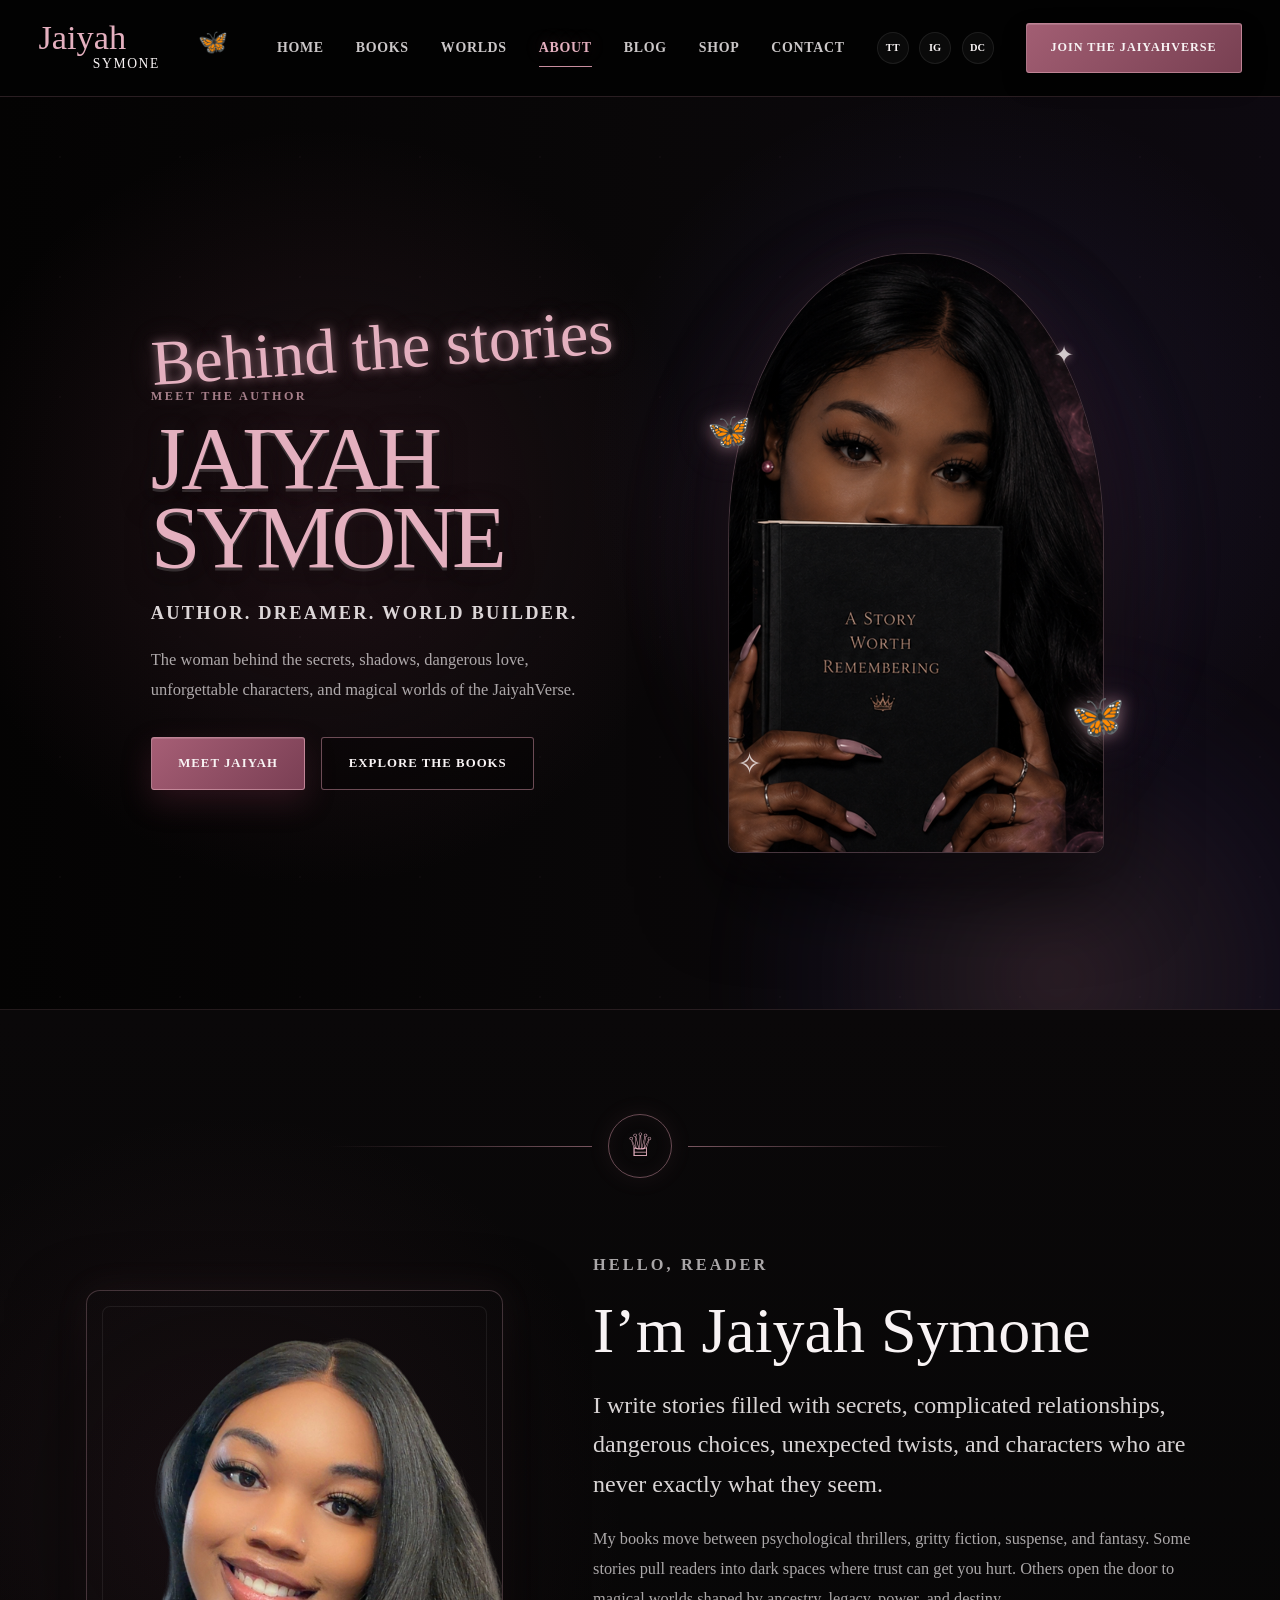
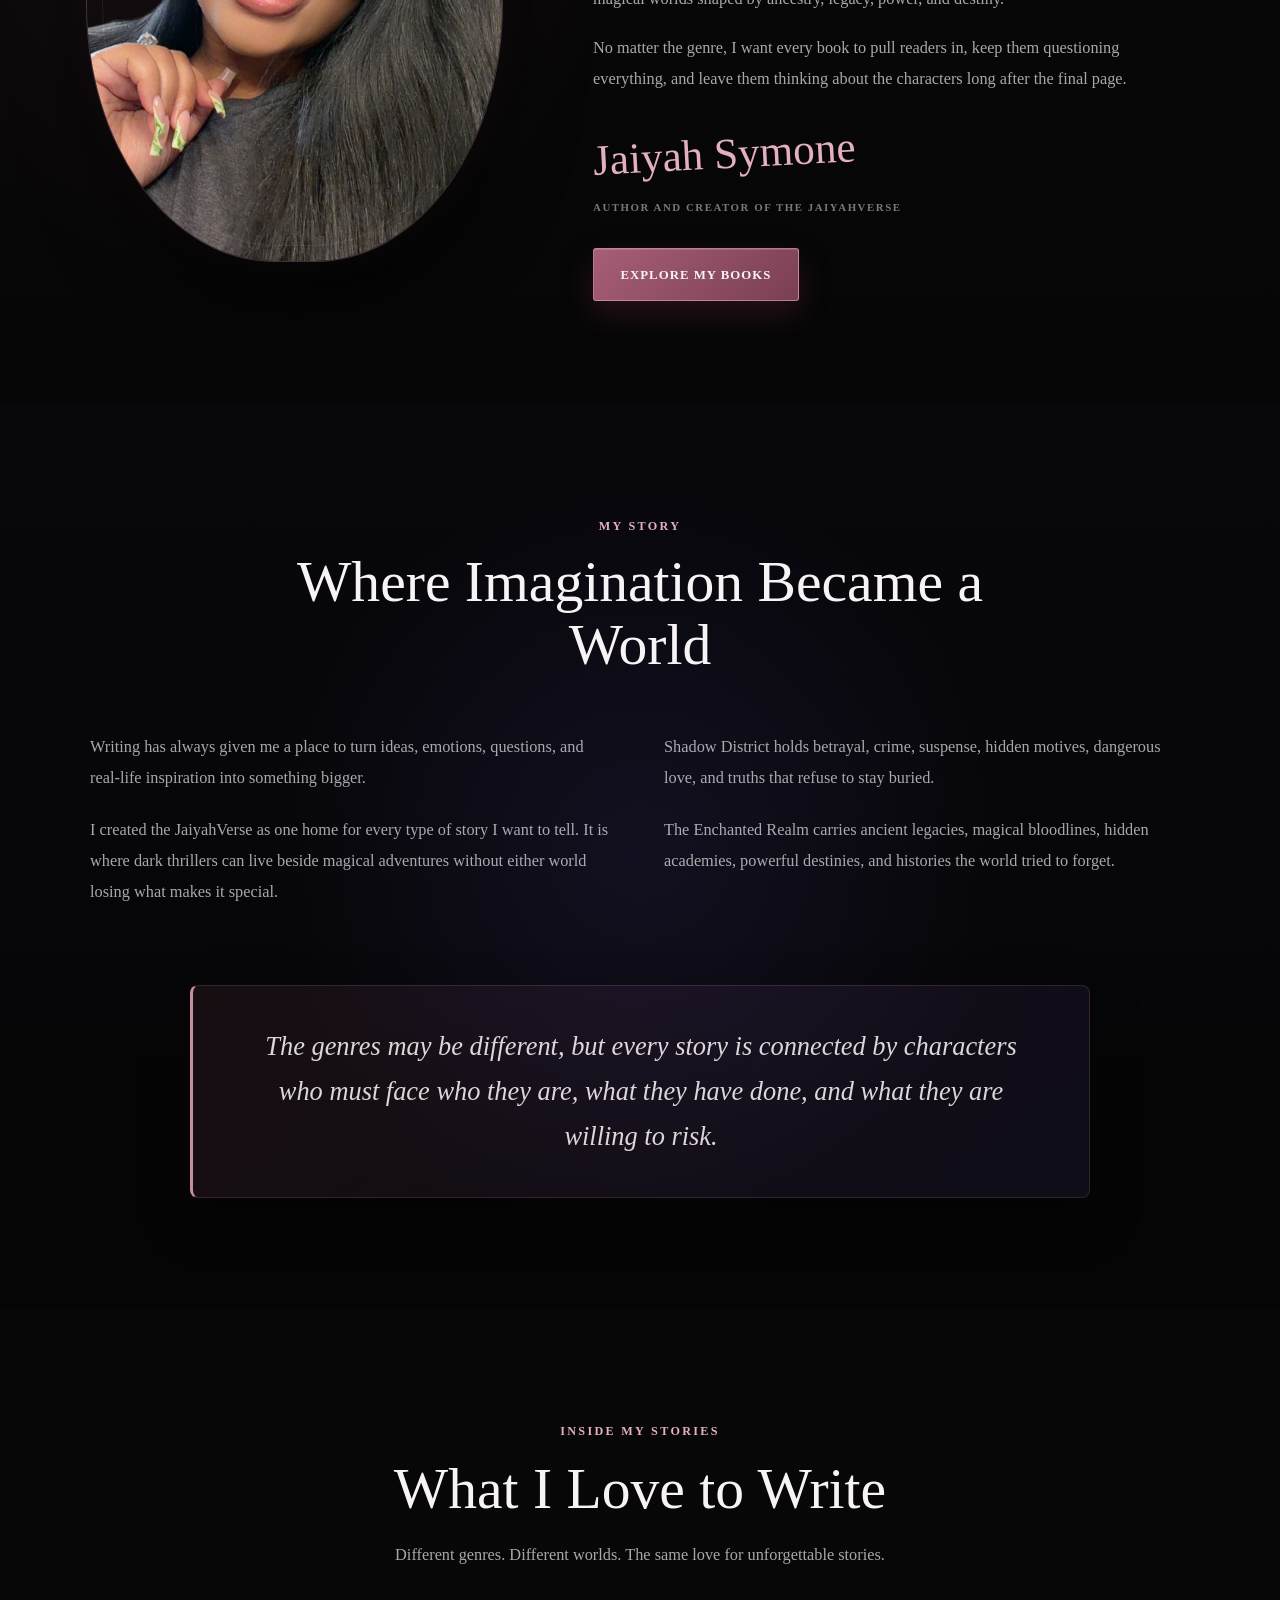
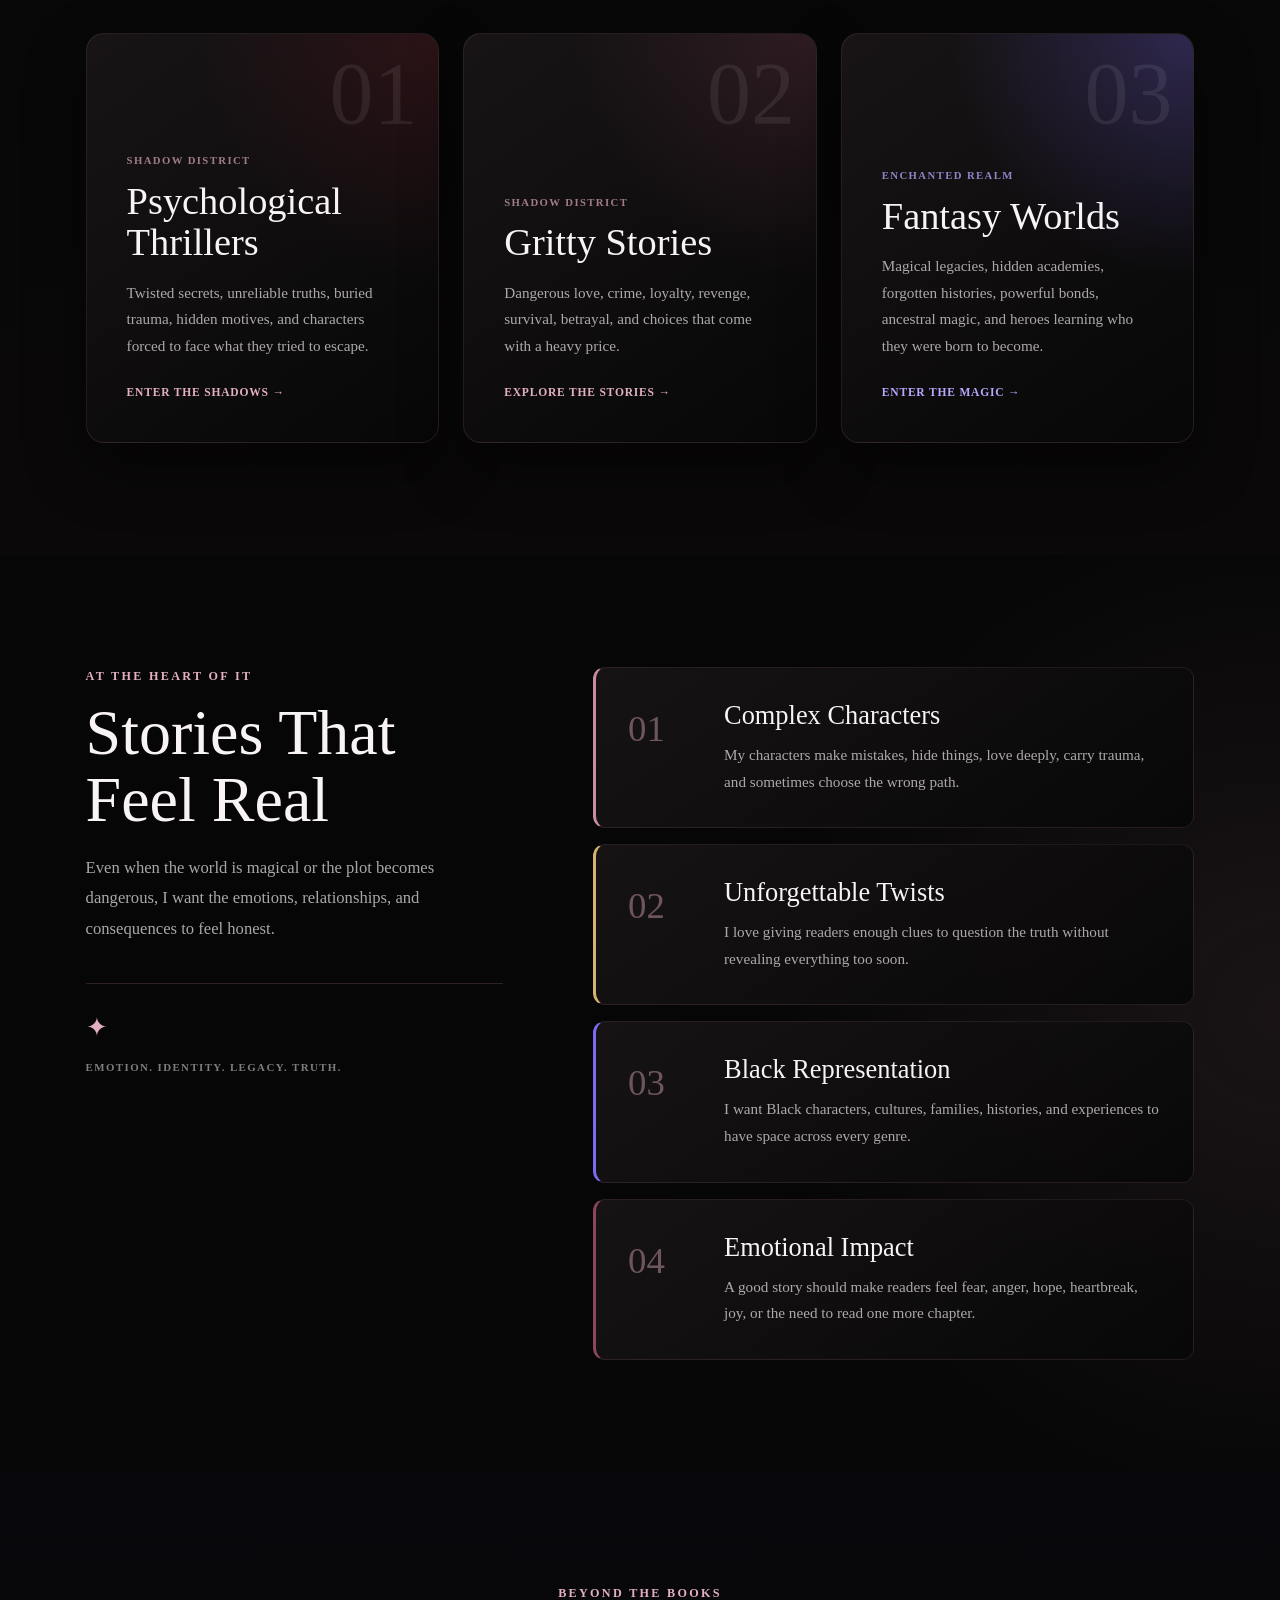
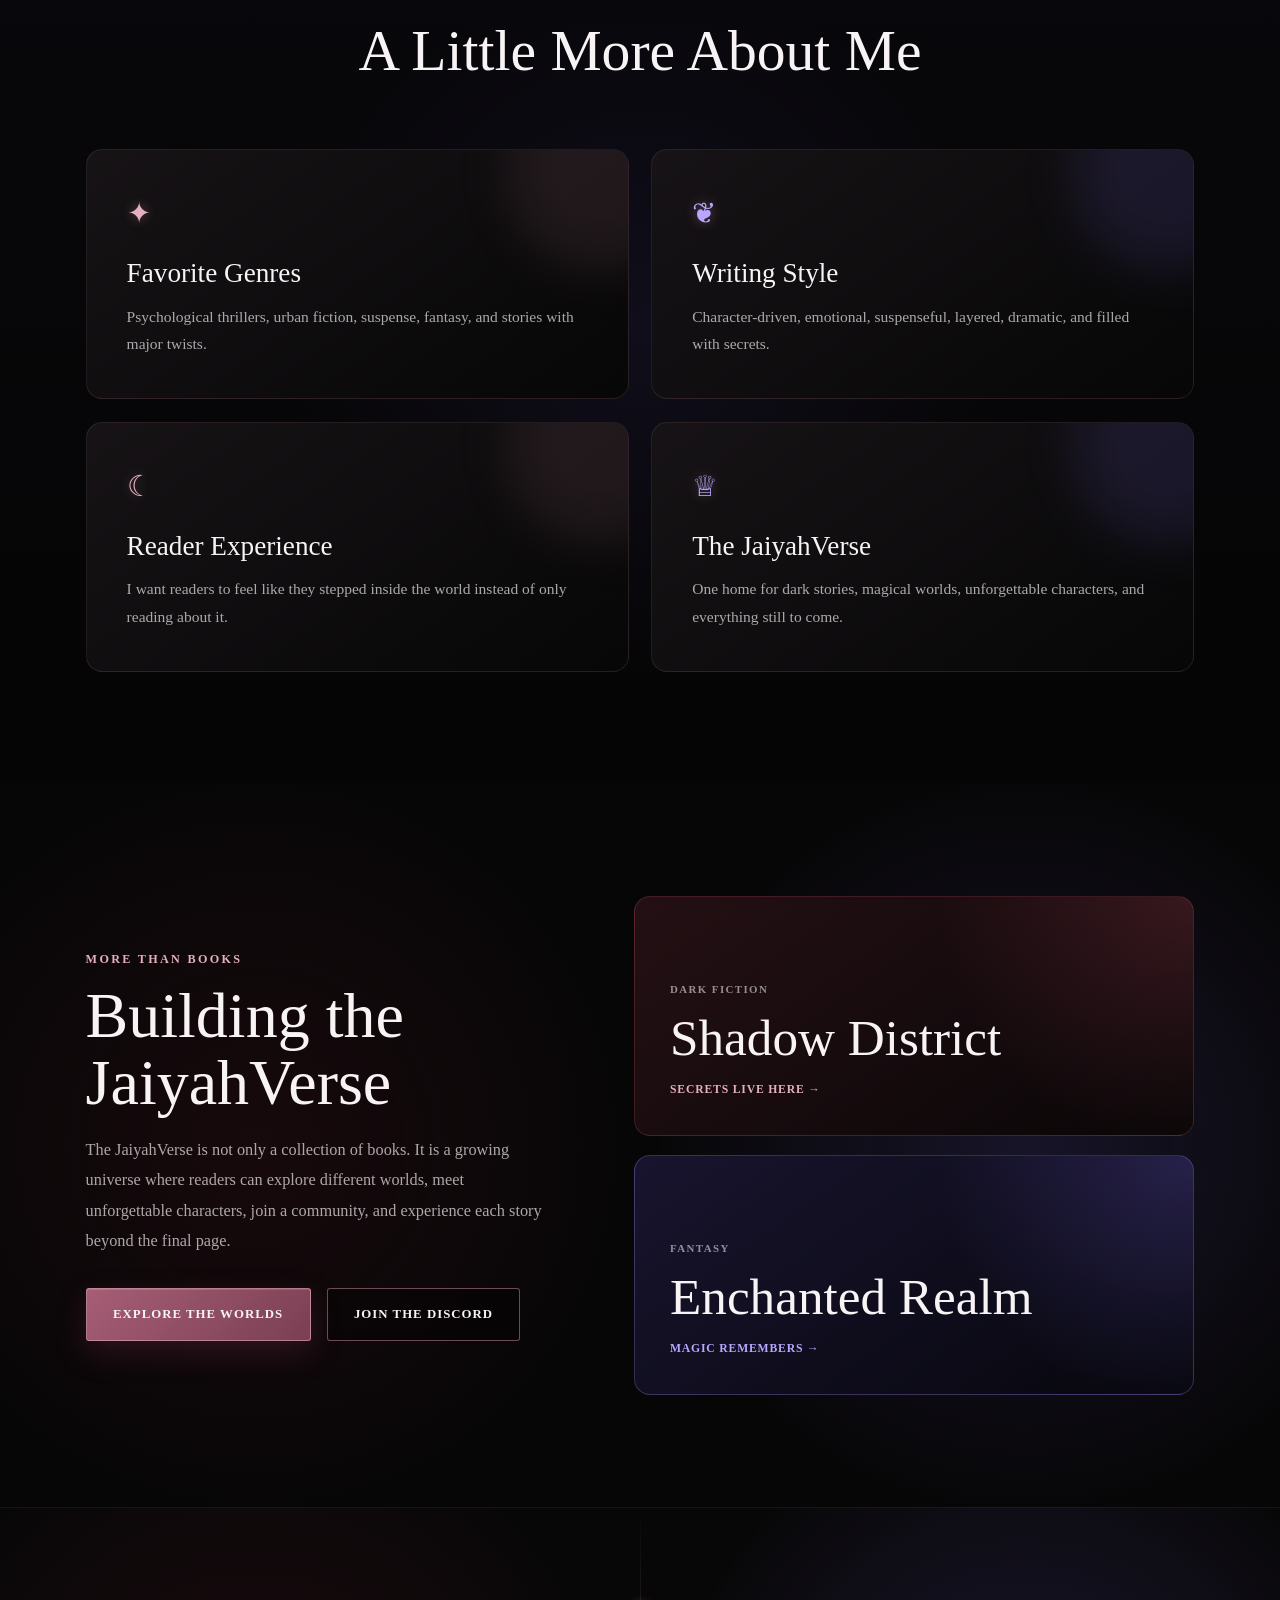
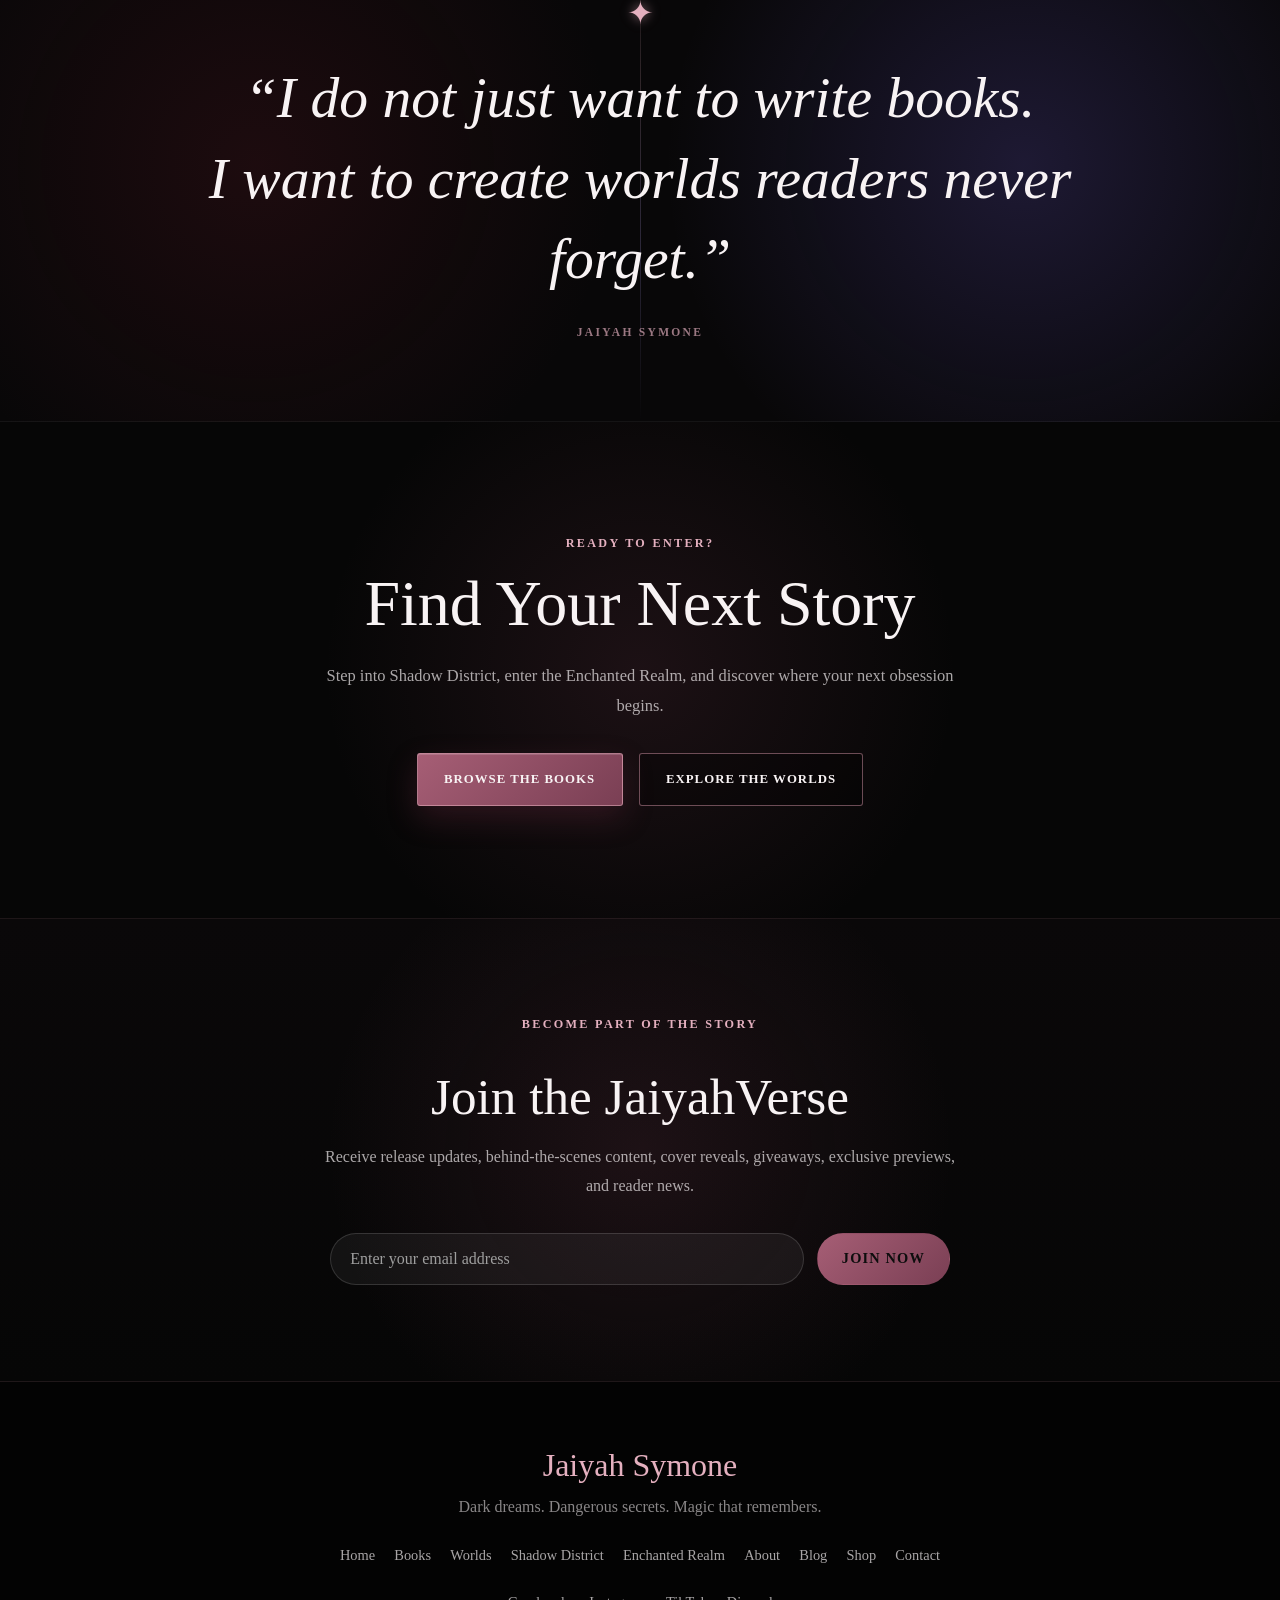
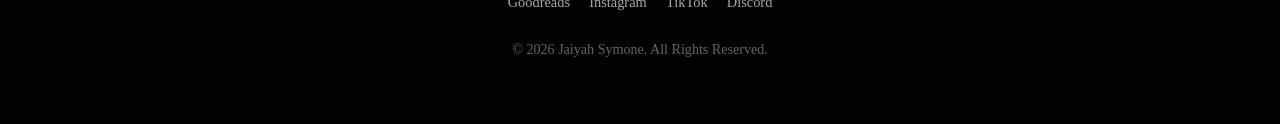
==== commit 7c2acccd: "Page Updates" ====
--- a/about.html
+++ b/about.html
@@ -250,7 +250,7 @@
                         <div class="portrait-glow"></div>
 
                         <img
-                            src="assets/JaiyahAuthorPortrait.png"
+                            src="assets/Icons/JaiyahHeroWoman.png"
                             alt="Author Jaiyah Symone"
                         >
 
@@ -321,7 +321,7 @@
                 <div class="meet-jaiyah-photo">
 
                     <img
-                        src="assets/JaiyahAuthorPortrait.png"
+                        src="assets/Icons/AuthorPortraitPNGTransparent.png"
                         alt="Jaiyah Symone, author and creator of the JaiyahVerse"
                     >
 
@@ -1091,6 +1091,14 @@
 
         <div class="footer-socials">
 
+           <a
+                href="https://www.goodreads.com/author/show/54636770.Jaiyah_Symone"
+                target="_blank"
+                rel="noopener noreferrer"
+            >
+                Goodreads
+            </a>             
+
             <a
                 href="https://www.instagram.com/jaiyahsymone"
                 target="_blank"
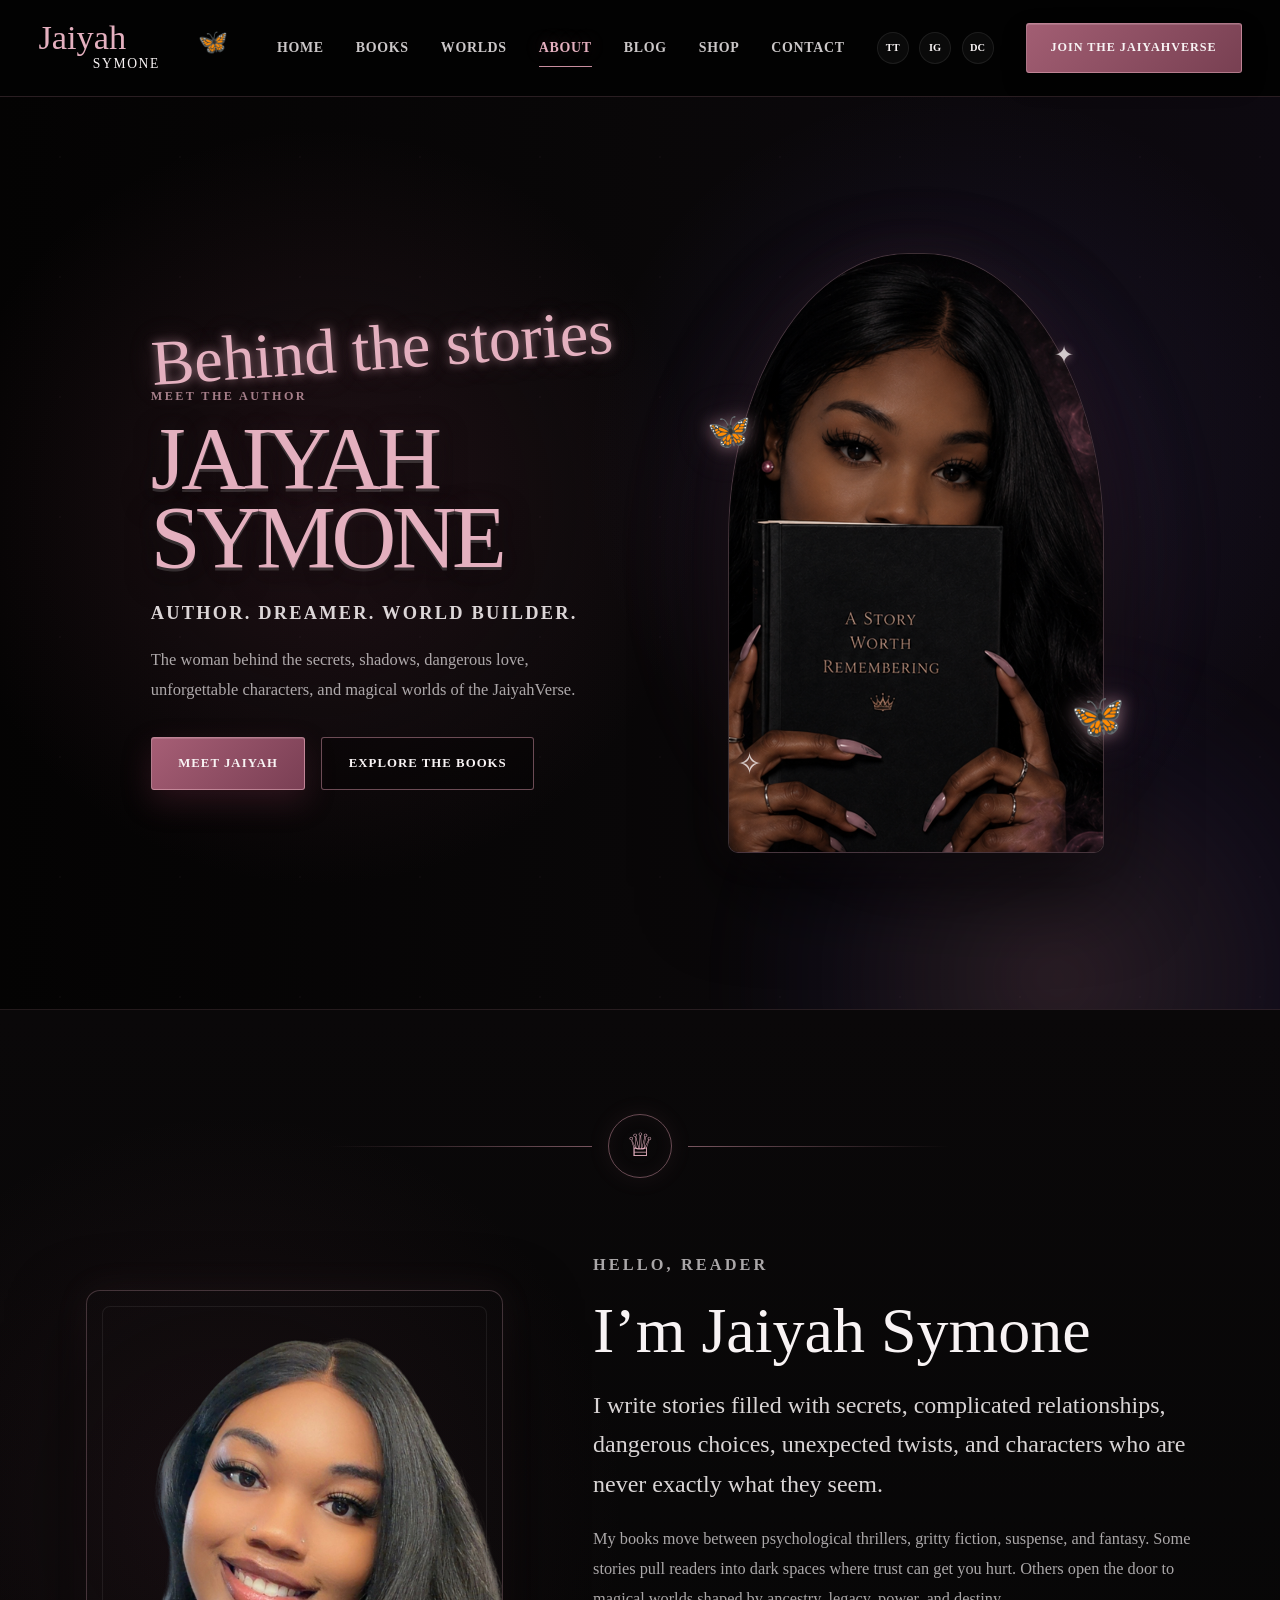
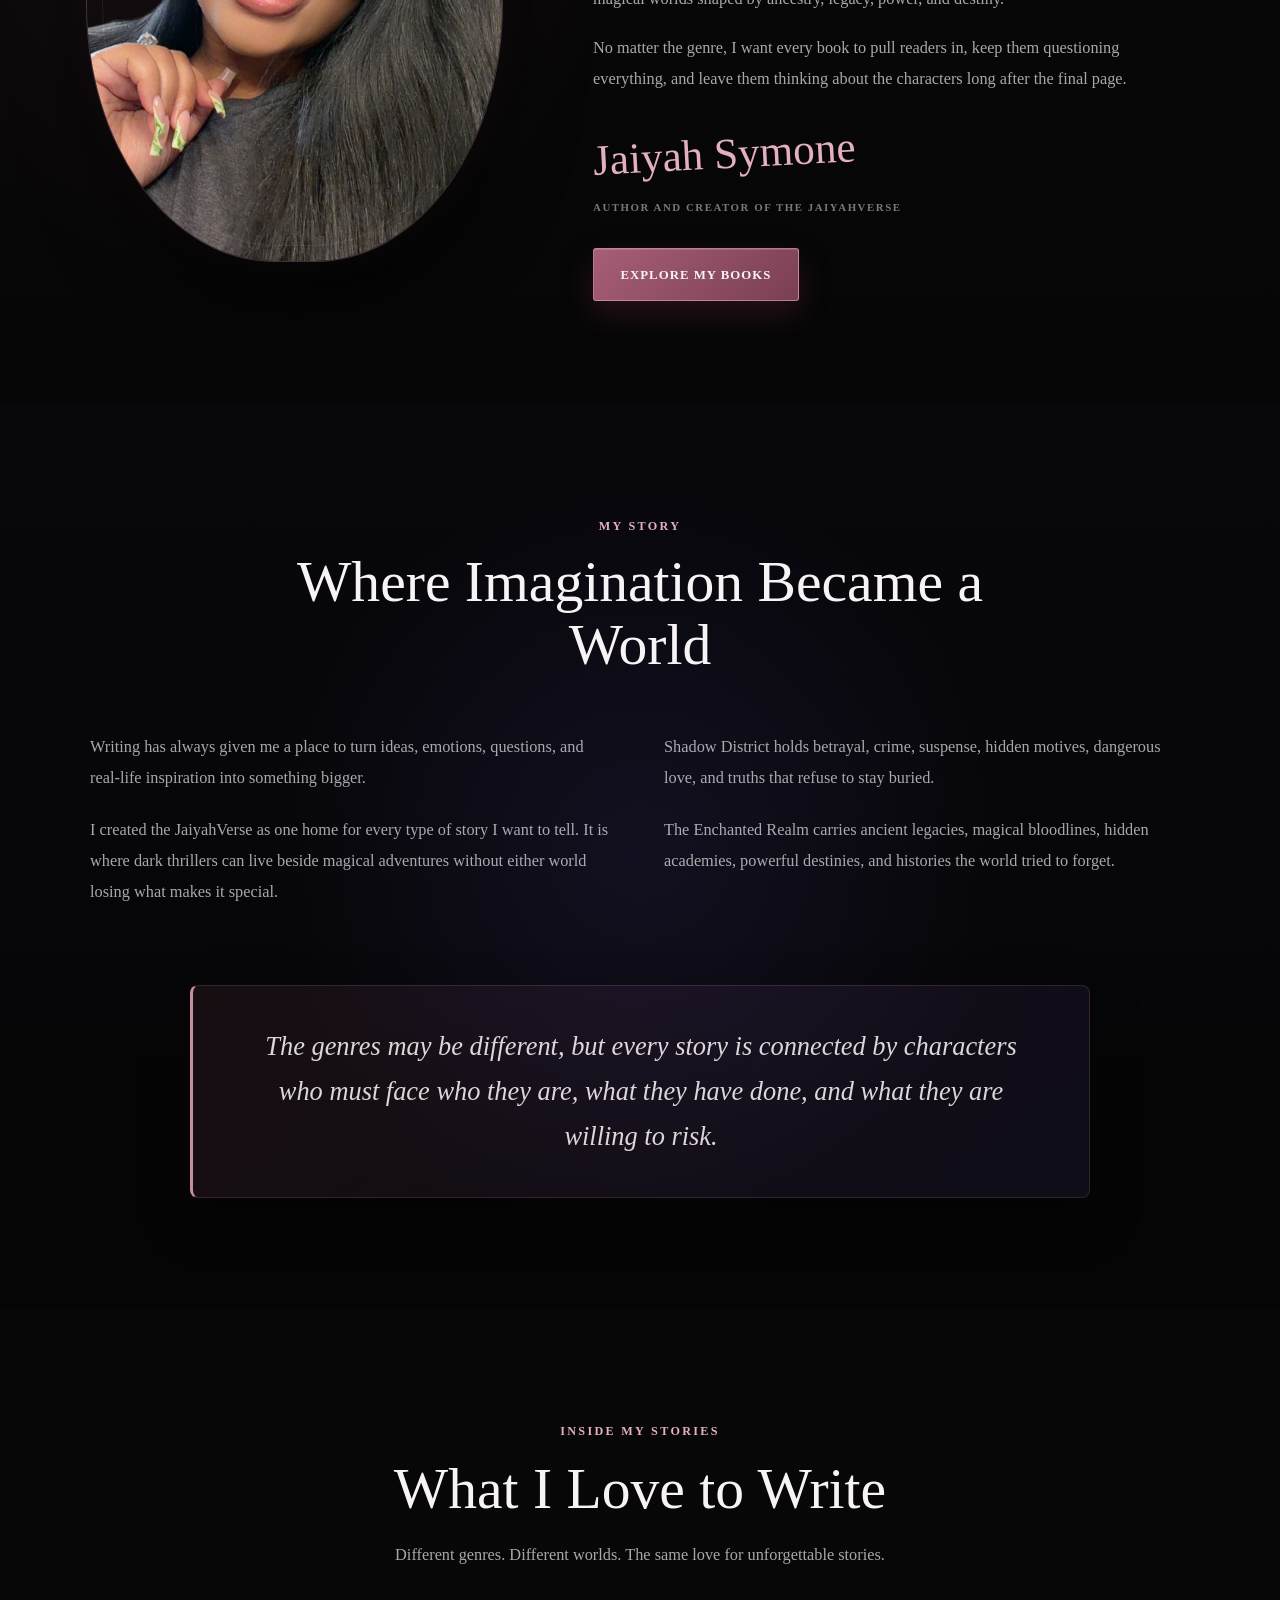
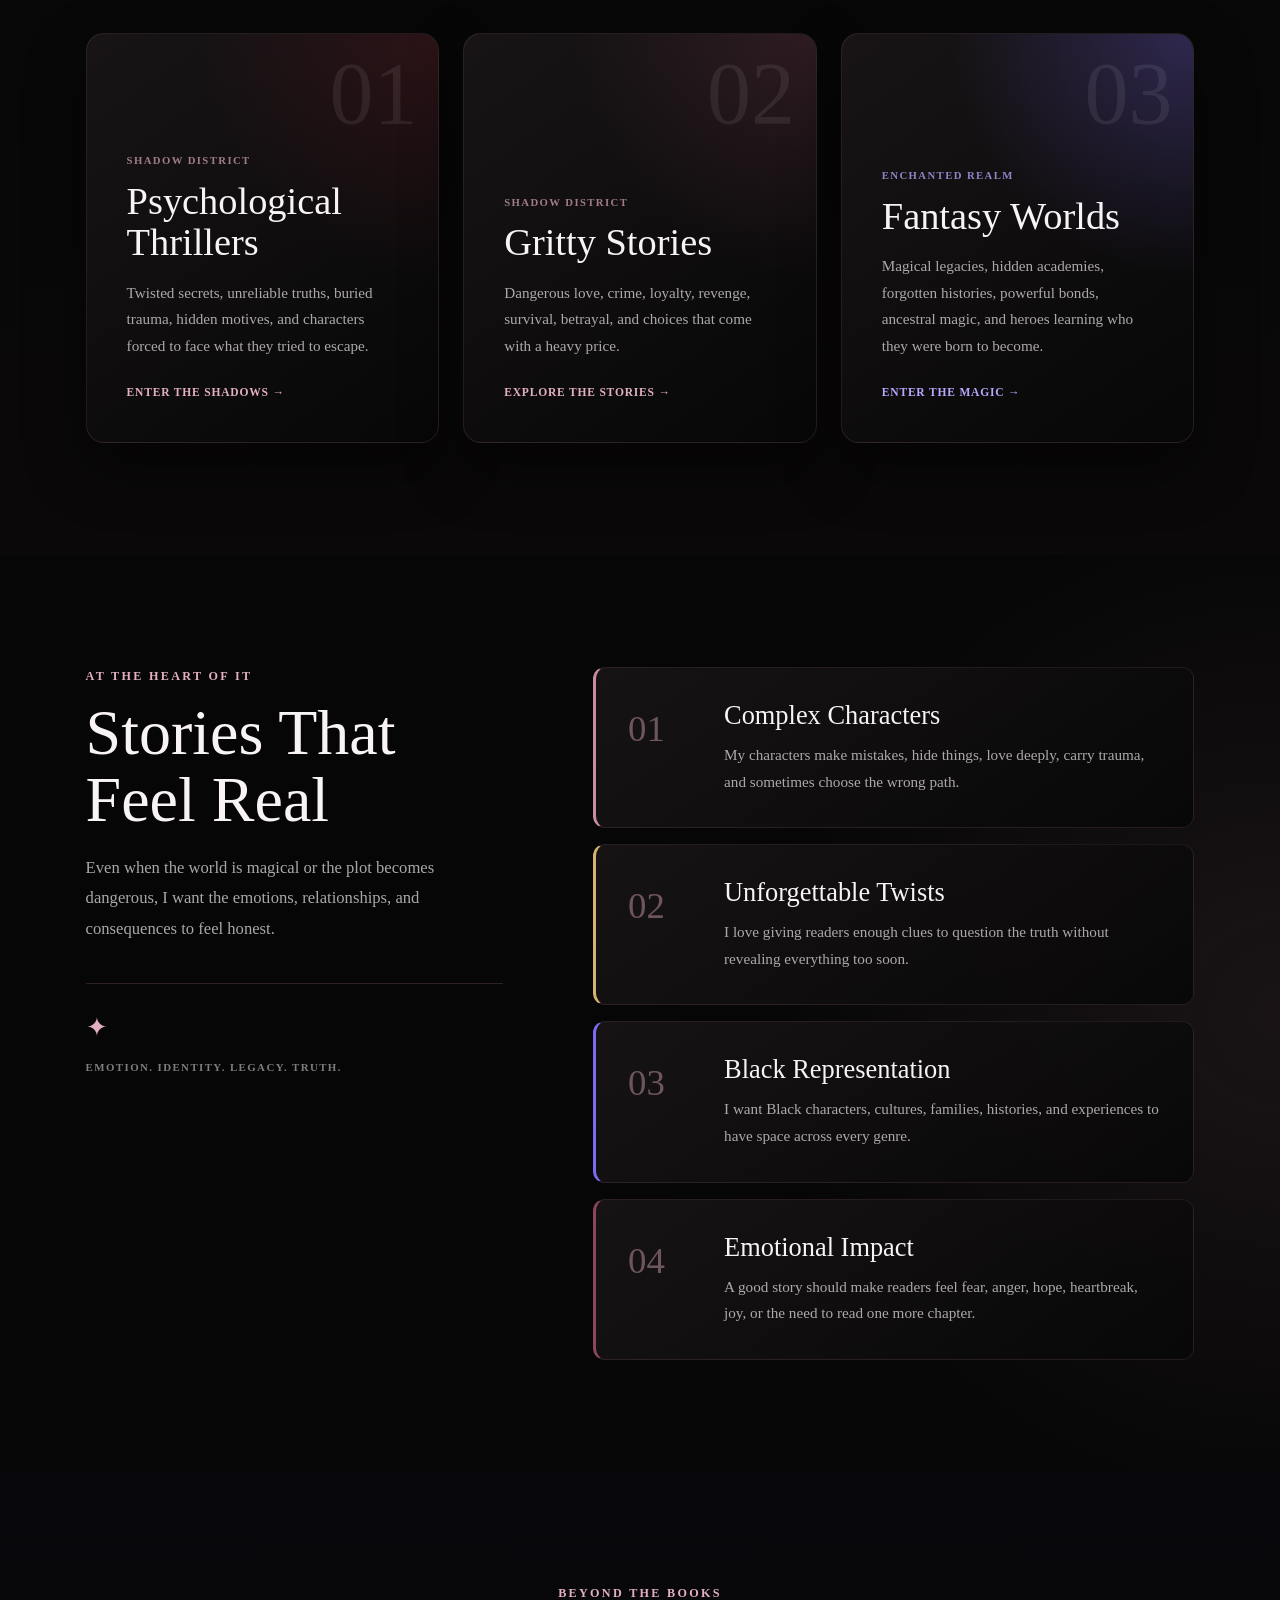
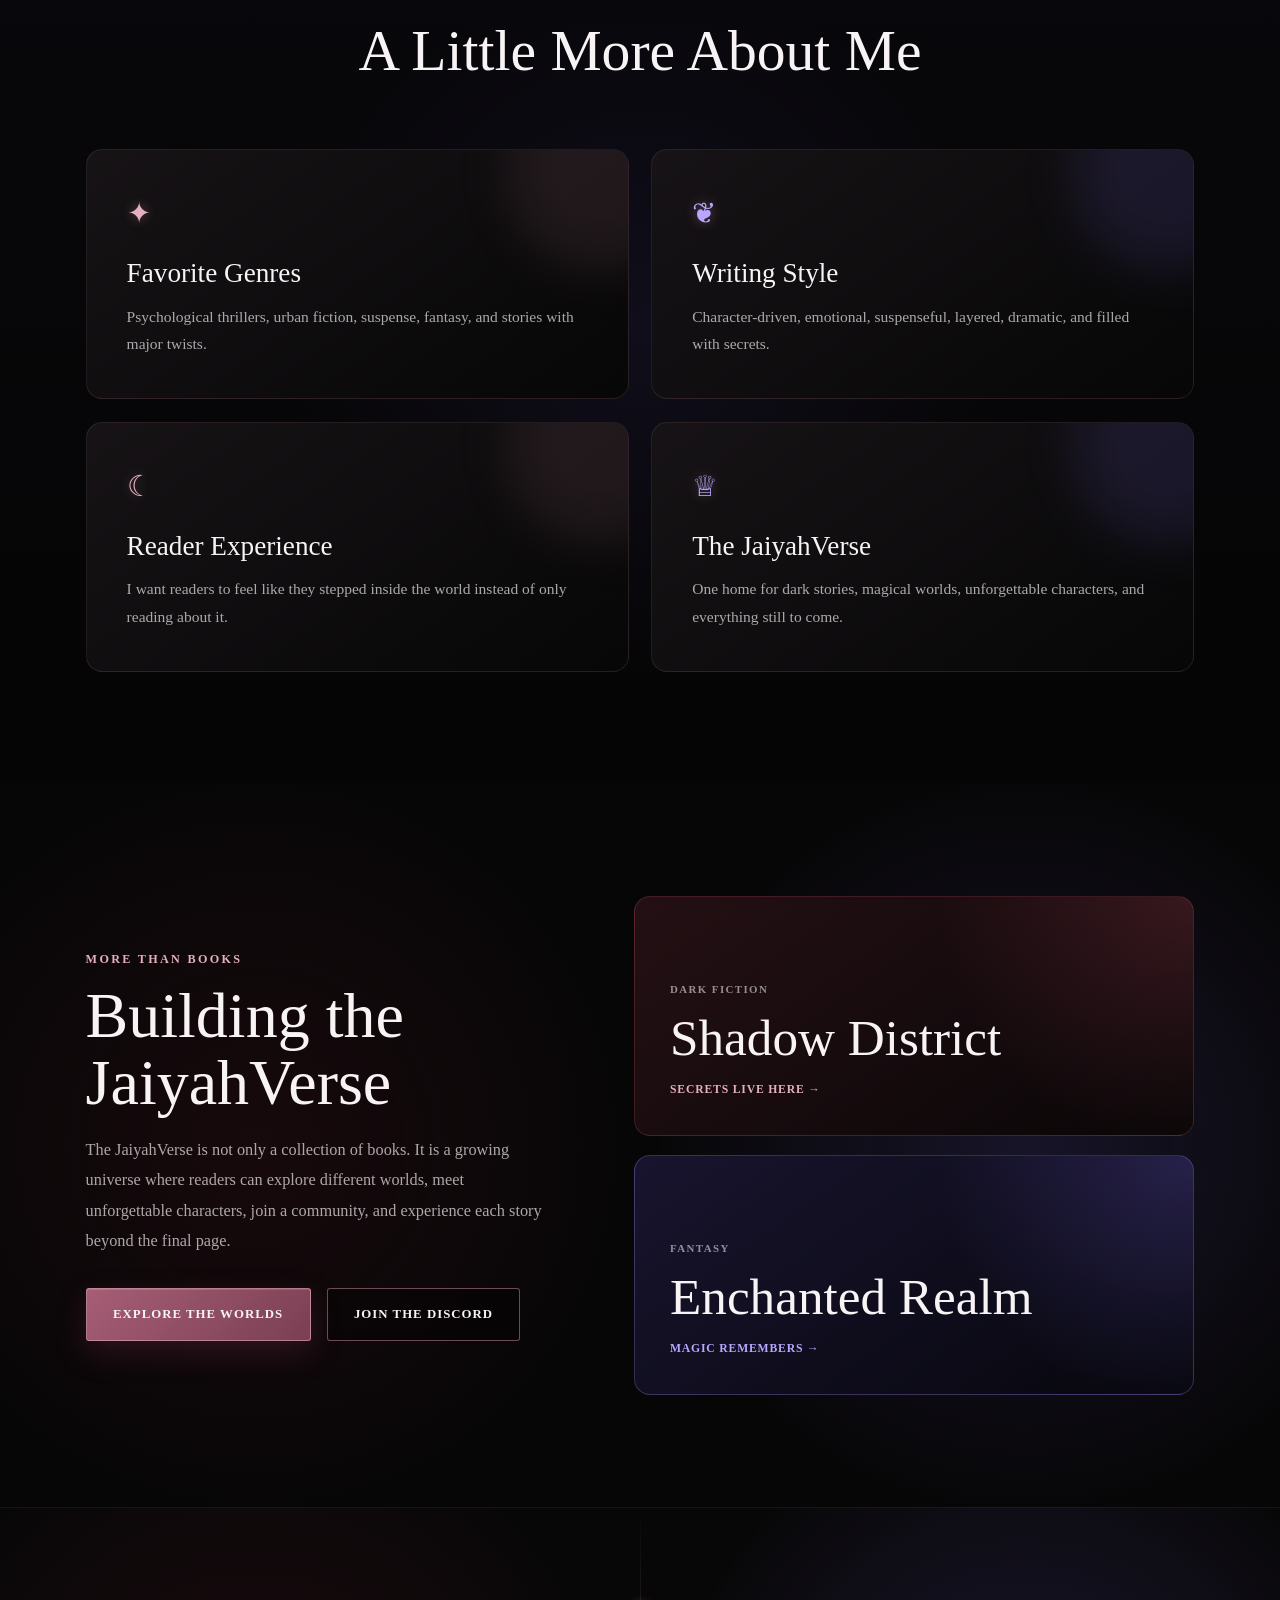
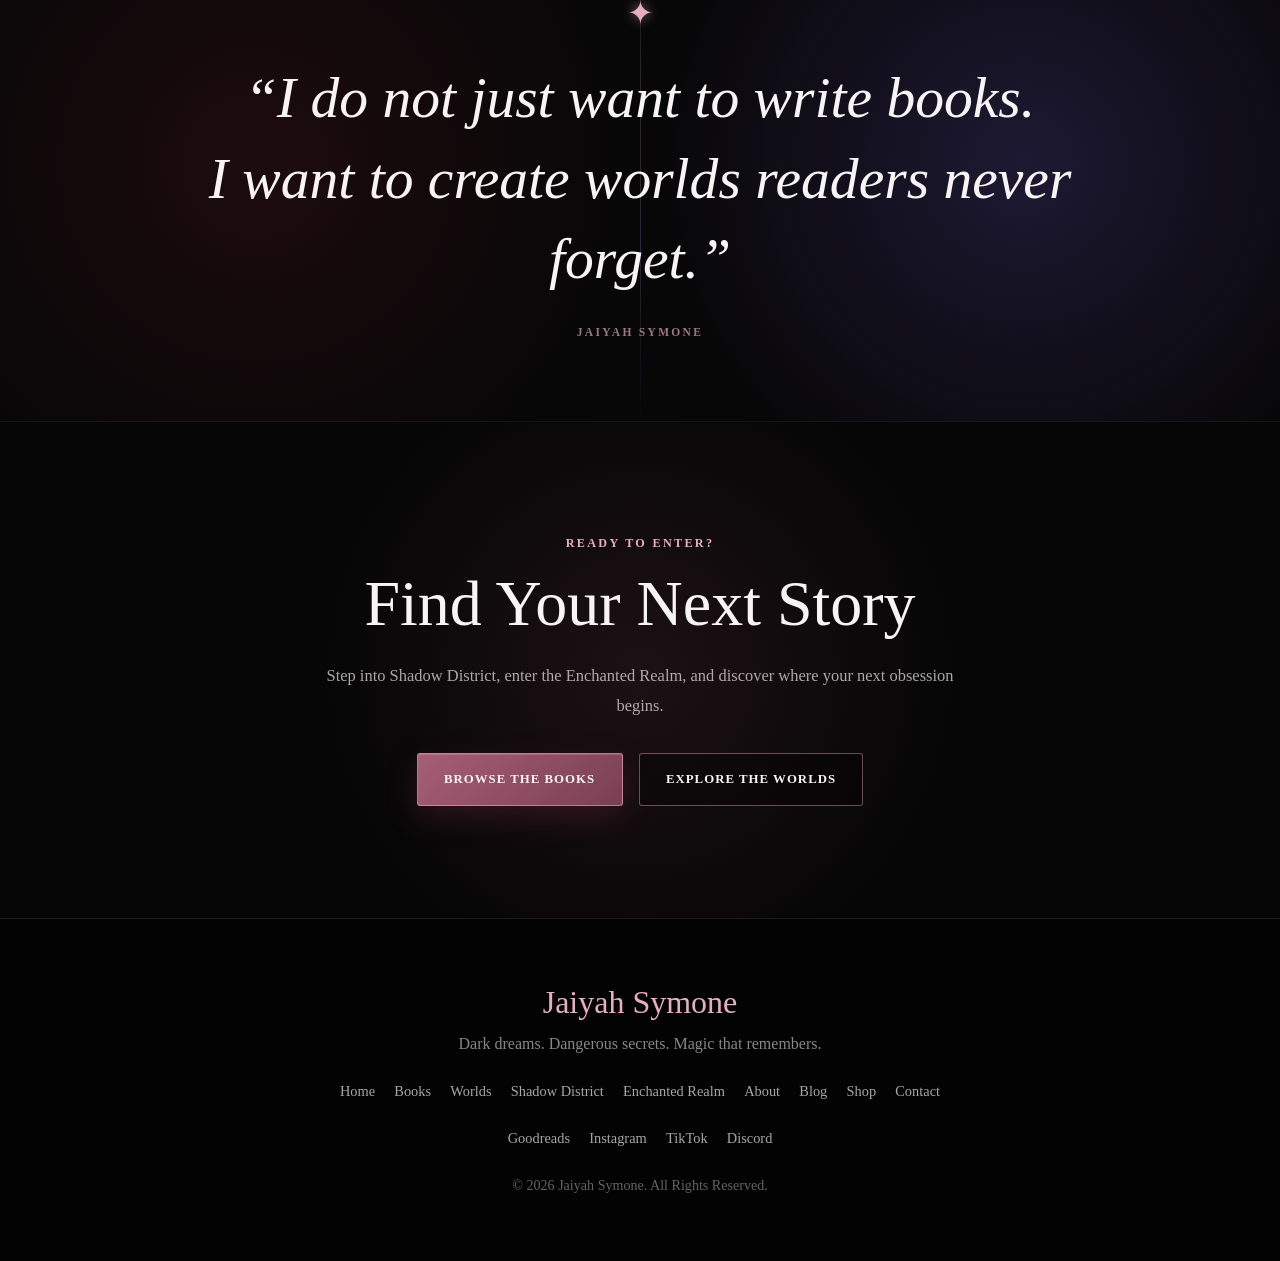
==== commit 72b171c5: "Updated newsletter embed on home page" ====
--- a/about.html
+++ b/about.html
@@ -992,43 +992,15 @@
         <!-- NEWSLETTER -->
         <!-- ========================= -->
 
-        <section id="newsletter">
-
-            <div class="newsletter-content">
-
-                <p class="section-label">
-                    Become Part of the Story
-                </p>
-
-                <h2>
-                    Join the JaiyahVerse
-                </h2>
-
-                <p>
-                    Receive release updates, behind-the-scenes content,
-                    cover reveals, giveaways, exclusive previews,
-                    and reader news.
-                </p>
-
-                <form class="newsletter-form">
-
-                    <input
-                        type="email"
-                        name="email"
-                        placeholder="Enter your email address"
-                        aria-label="Email address"
-                        required
-                    >
-
-                    <button type="submit">
-                        Join Now
-                    </button>
-
-                </form>
-
-            </div>
-
-        </section>
+<div class="newsletter-form beehiiv-form-wrapper">
+
+    <script
+        async
+        src="https://subscribe-forms.beehiiv.com/v3/loader.js"
+        data-beehiiv-form="478f8d6d-6cb1-4b4e-bfa7-b35e26f02864">
+    </script>
+
+</div> 
 
 
     </main>
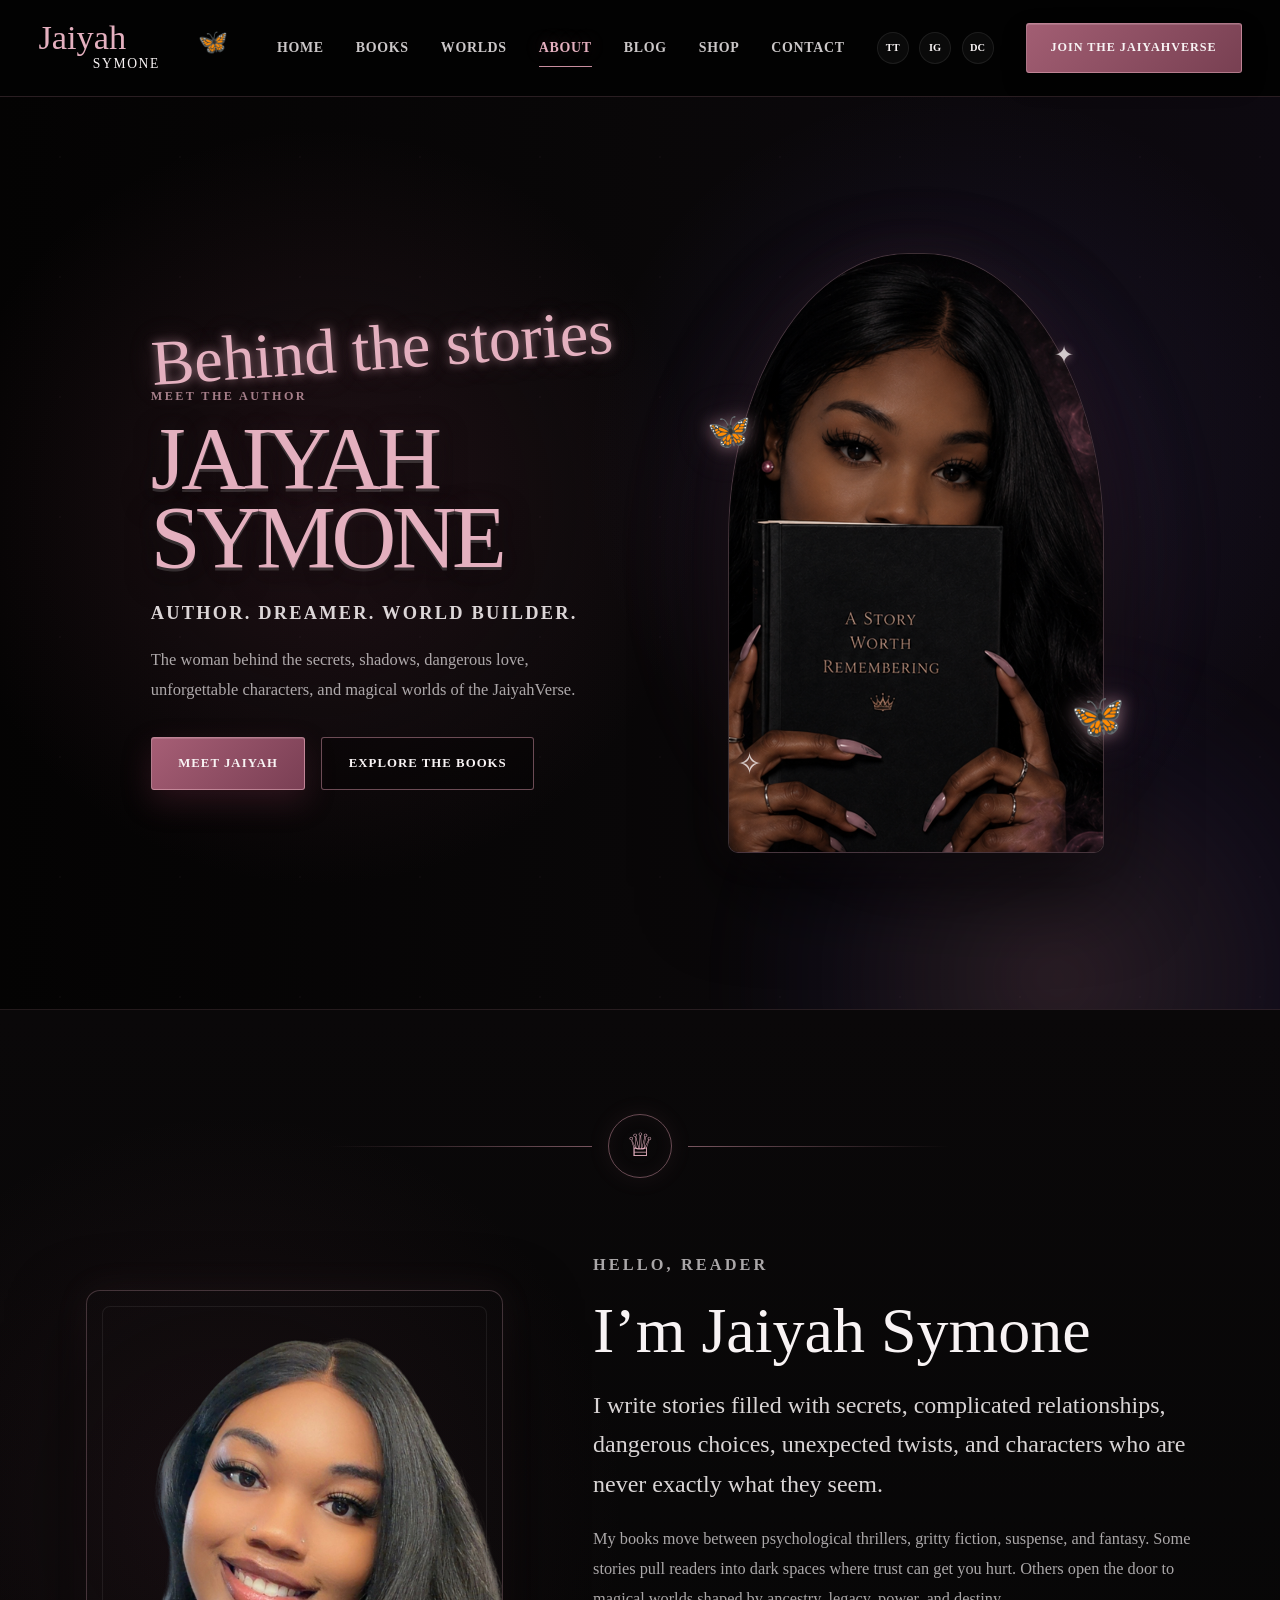
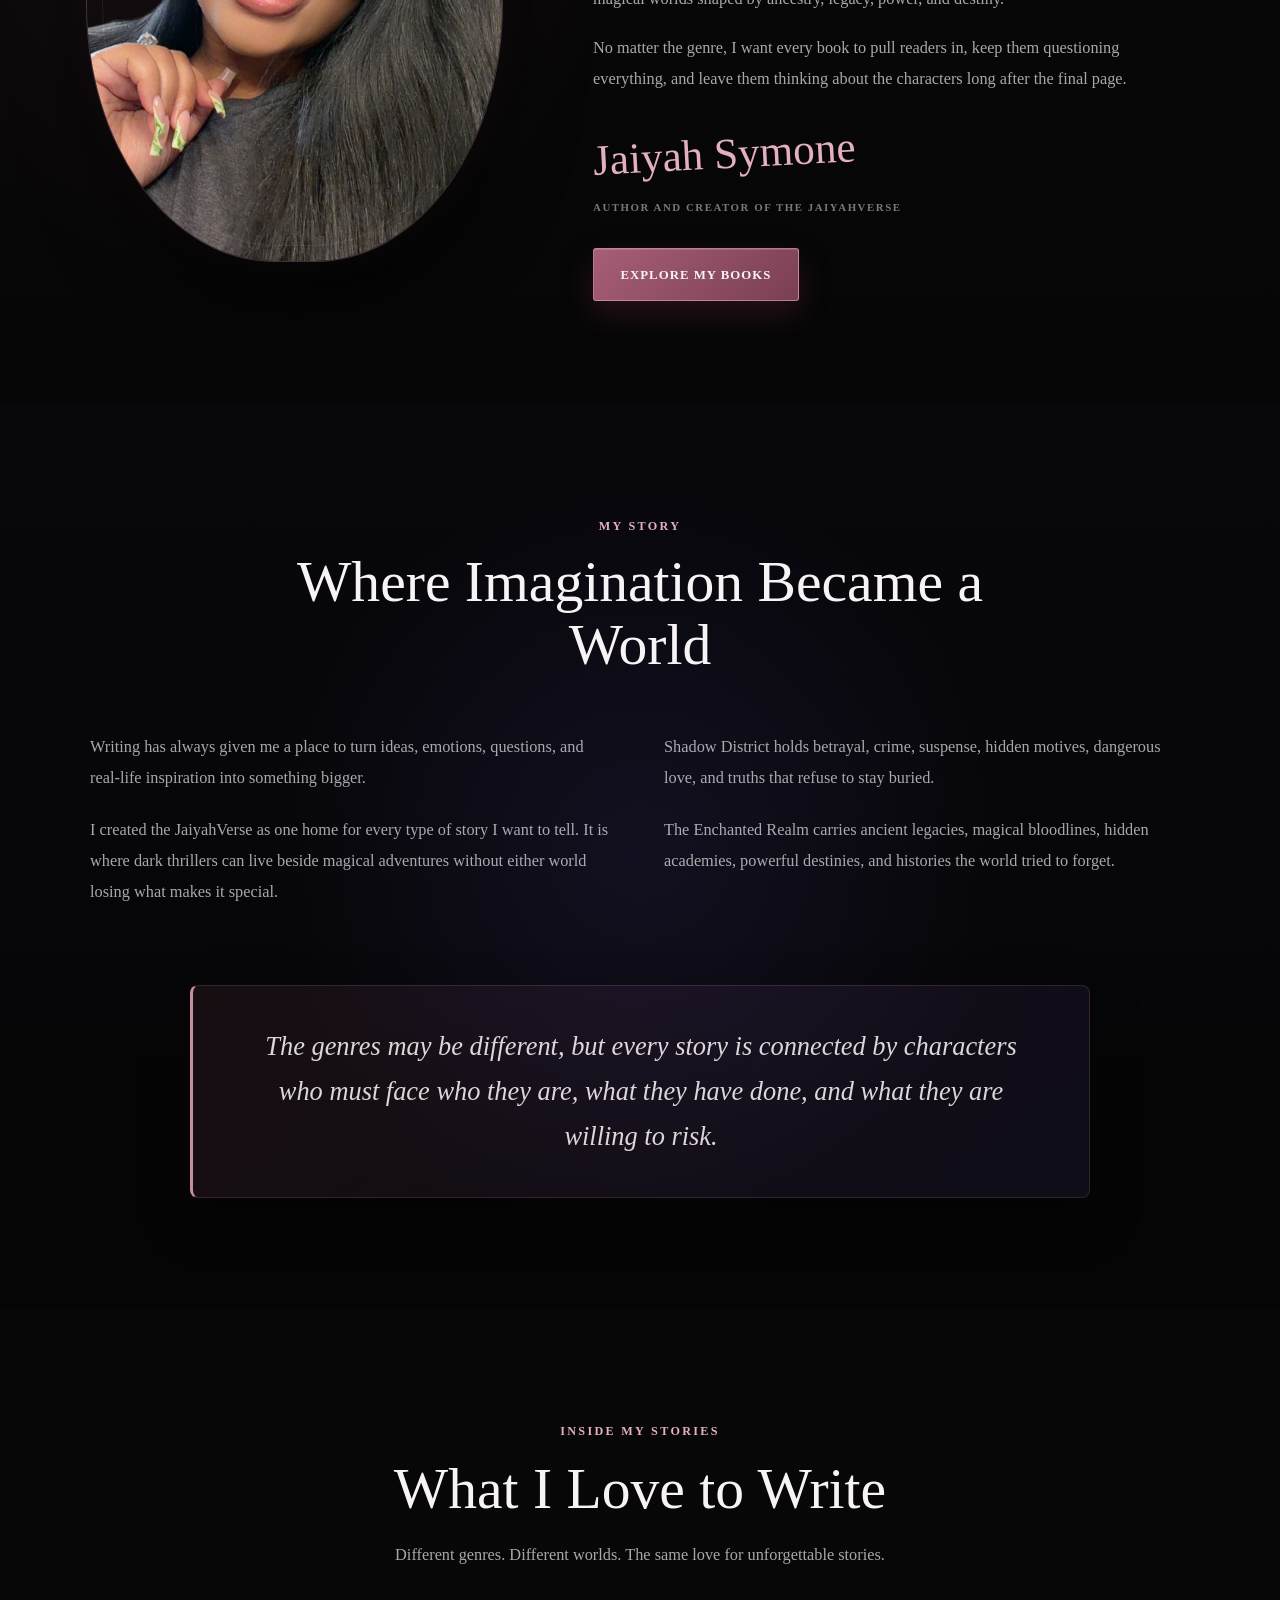
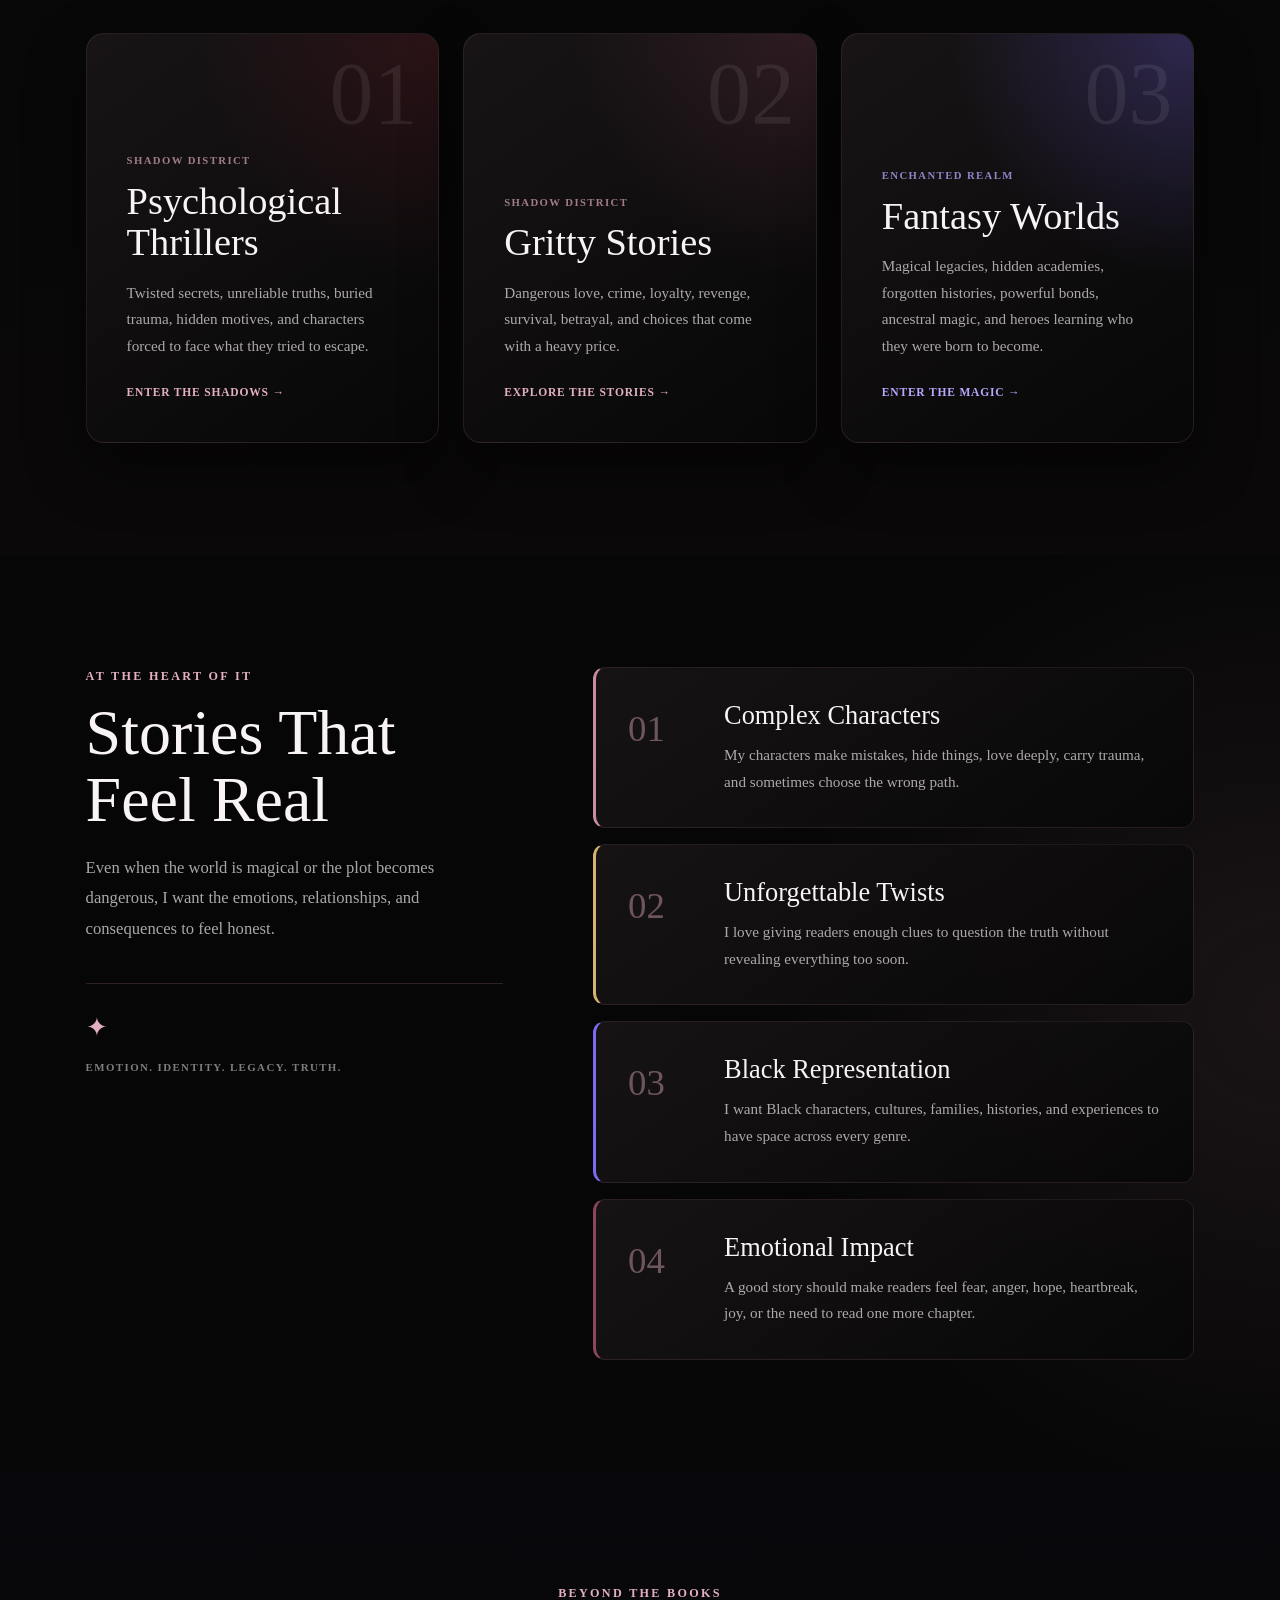
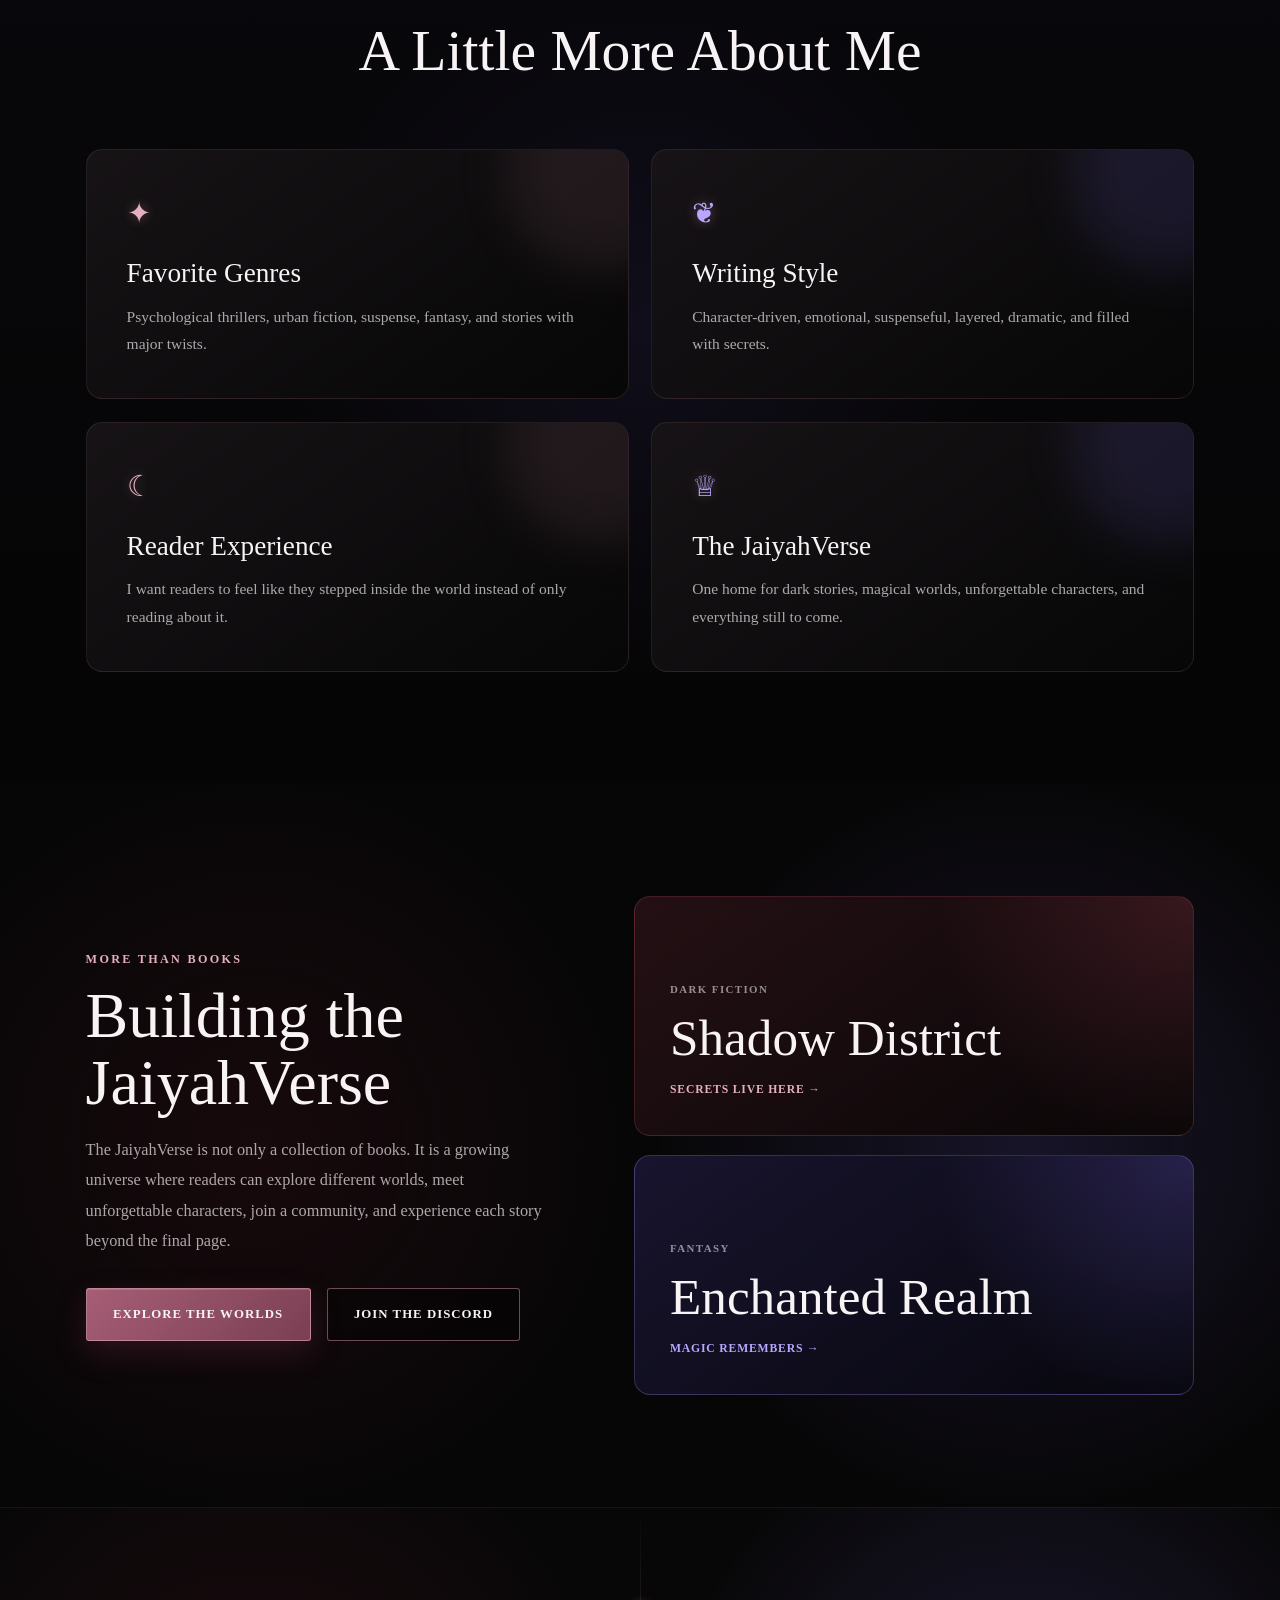
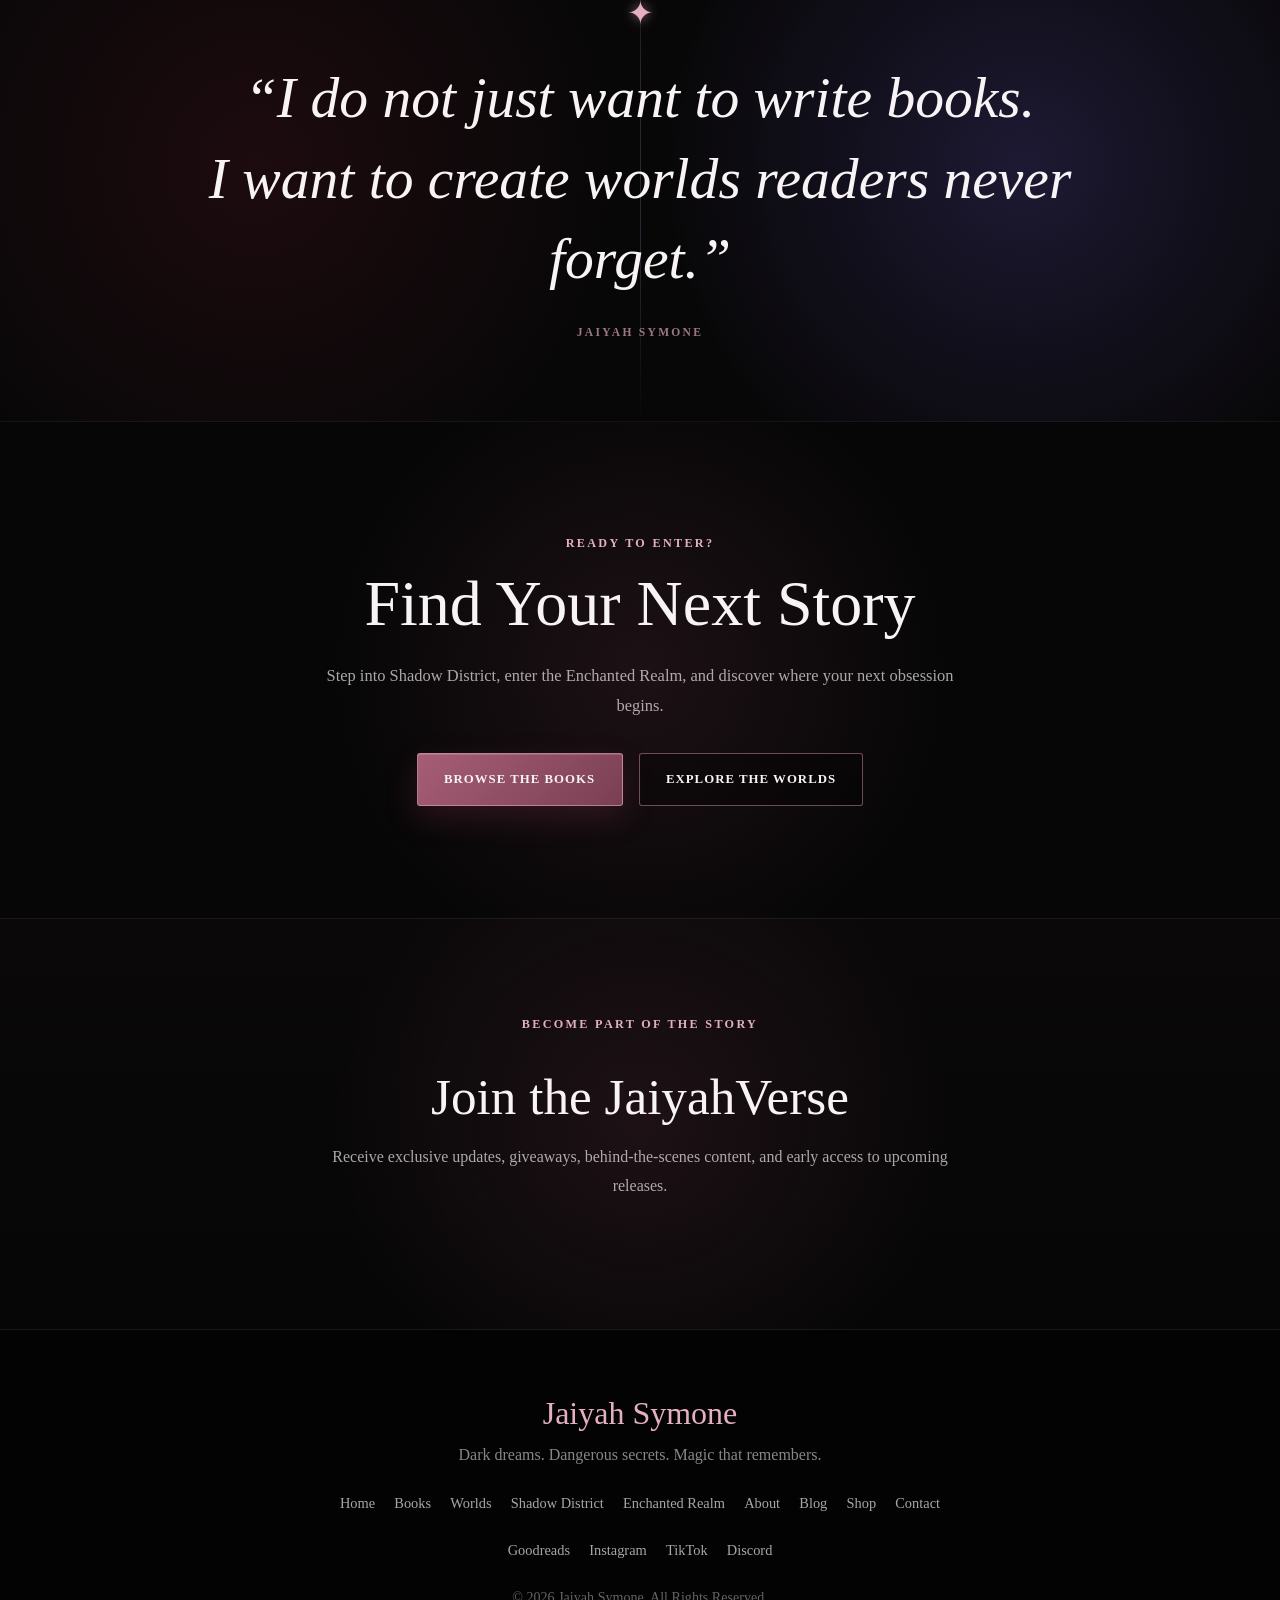
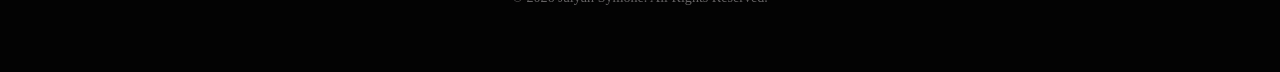
==== commit 578360f2: "Newsletter Page update" ====
--- a/about.html
+++ b/about.html
@@ -992,6 +992,24 @@
         <!-- NEWSLETTER -->
         <!-- ========================= -->
 
+        <section id="newsletter">
+
+            <div class="newsletter-content">
+
+                <p class="section-label">
+                    Become Part of the Story
+                </p>
+
+                <h2>
+                    Join the JaiyahVerse
+                </h2>
+
+                <p>
+                    Receive exclusive updates, giveaways,
+                    behind-the-scenes content, and early access
+                    to upcoming releases.
+                </p>
+
 <div class="newsletter-form beehiiv-form-wrapper">
 
     <script
@@ -1000,7 +1018,10 @@
         data-beehiiv-form="478f8d6d-6cb1-4b4e-bfa7-b35e26f02864">
     </script>
 
-</div> 
+</div>
+            </div>
+
+        </section>
 
 
     </main>
